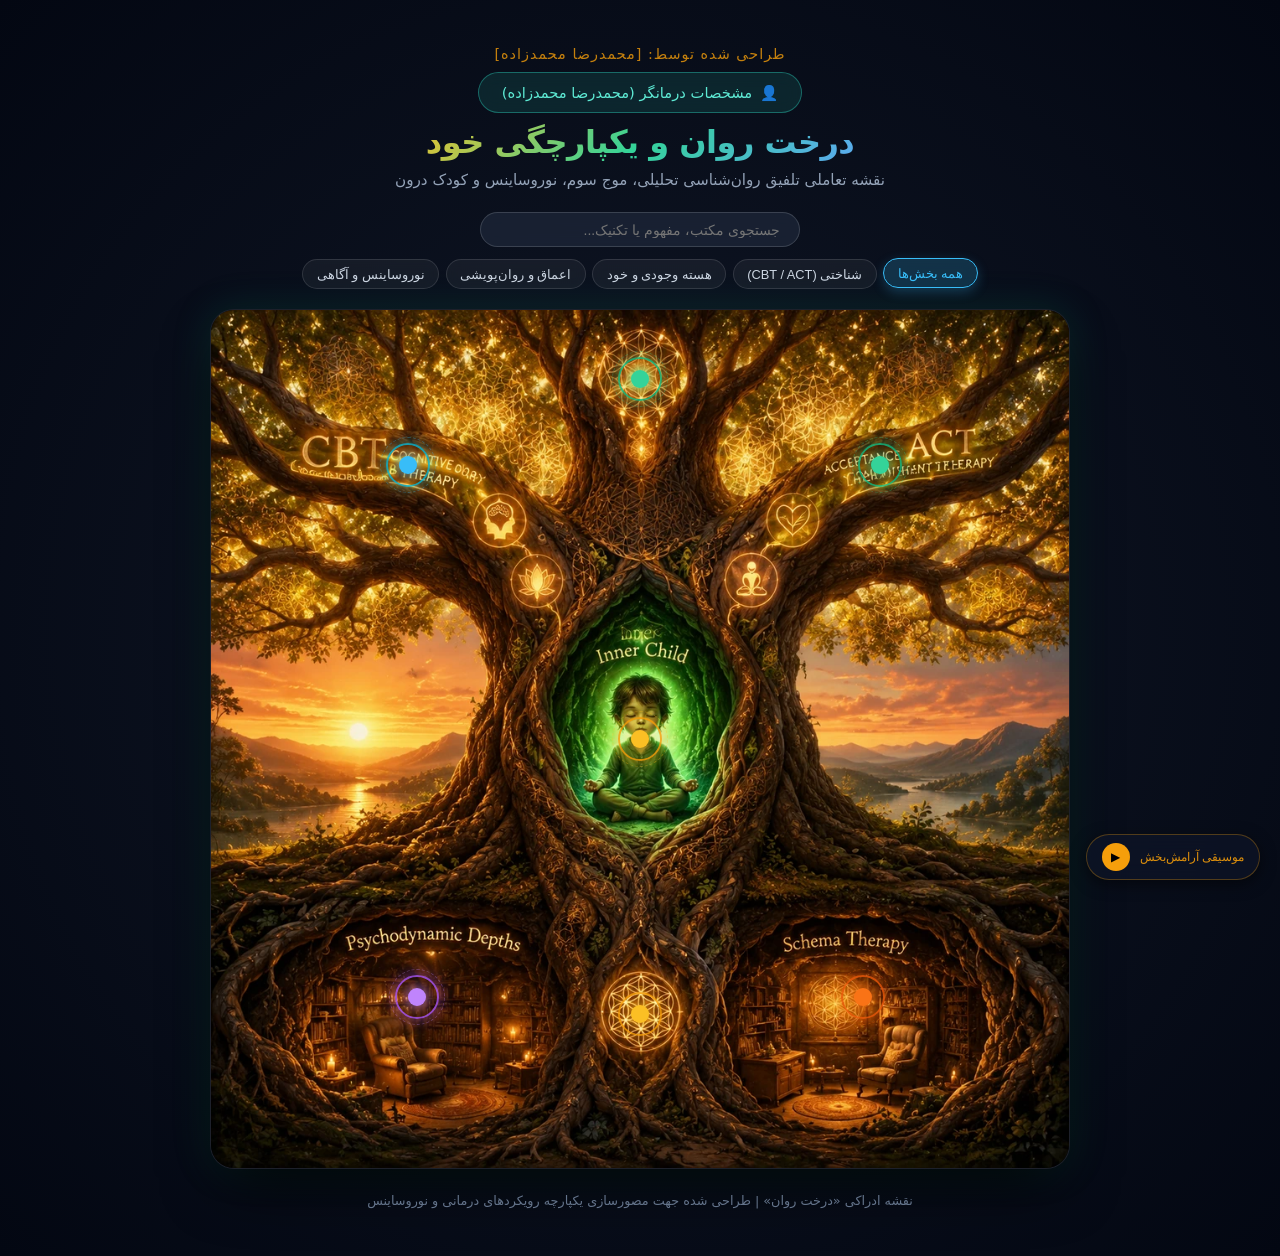
==== index.html @ 17c2d16b "Update index.html" ====
<!DOCTYPE html>
<html lang="fa" dir="rtl">
<head>
    <meta charset="UTF-8">
    <meta name="viewport" content="width=device-width, initial-scale=1.0">
    <title>درخت روان - نقشه یکپارچه روان‌درمانی و علوم اعصاب</title>
    <style>
        :root {
            --gold: #f59e0b;
            --gold-glow: rgba(245, 158, 11, 0.6);
            --emerald: #10b981;
            --emerald-glow: rgba(16, 185, 129, 0.6);
            --cyan: #06b6d4;
            --cyan-glow: rgba(6, 182, 212, 0.6);
            --purple: #a855f7;
            --purple-glow: rgba(168, 85, 247, 0.6);
            --bg-dark: #080c14;
            --card-bg: rgba(15, 23, 42, 0.88);
            --border-color: rgba(255, 255, 255, 0.12);
        }

        * {
            box-sizing: border-box;
            margin: 0;
            padding: 0;
            user-select: none;
        }

        body {
            background: radial-gradient(circle at center, #111827 0%, #030712 100%);
            color: #f3f4f6;
            font-family: system-ui, -apple-system, 'Segoe UI', Roboto, Tahoma, sans-serif;
            min-height: 100vh;
            display: flex;
            flex-direction: column;
            align-items: center;
            padding: 1.5rem 1rem 3rem 1rem;
            overflow-x: hidden;
        }

        /* Header */
        header {
            text-align: center;
            max-width: 800px;
            margin-bottom: 1.25rem;
            z-index: 10;
        }

        h1 {
            font-size: 2rem;
            font-weight: 800;
            background: linear-gradient(135deg, #fbbf24, #34d399, #60a5fa);
            -webkit-background-clip: text;
            -webkit-text-fill-color: transparent;
            margin-bottom: 0.5rem;
            letter-spacing: -0.5px;
        }

        p.subtitle {
            color: #94a3b8;
            font-size: 0.95rem;
            line-height: 1.5;
        }

        /* Controls */
        .controls-panel {
            display: flex;
            flex-wrap: wrap;
            gap: 0.75rem;
            justify-content: center;
            align-items: center;
            max-width: 900px;
            margin-bottom: 1.25rem;
            z-index: 10;
            width: 100%;
        }

        .search-box {
            position: relative;
            flex: 1 1 240px;
            max-width: 320px;
        }

        .search-box input {
            width: 100%;
            background: rgba(30, 41, 59, 0.7);
            border: 1px solid rgba(255, 255, 255, 0.15);
            border-radius: 9999px;
            padding: 0.55rem 1.2rem 0.55rem 2.2rem;
            color: #f8fafc;
            font-size: 0.875rem;
            backdrop-filter: blur(8px);
            outline: none;
            transition: all 0.25s ease;
            text-align: right;
            direction: rtl;
        }

        .search-box input:focus {
            border-color: #38bdf8;
            box-shadow: 0 0 15px rgba(56, 189, 248, 0.3);
            background: rgba(30, 41, 59, 0.95);
        }

        .filter-tags {
            display: flex;
            flex-wrap: wrap;
            gap: 0.4rem;
            justify-content: center;
        }

        .tag-btn {
            background: rgba(255, 255, 255, 0.05);
            border: 1px solid rgba(255, 255, 255, 0.12);
            color: #cbd5e1;
            padding: 0.4rem 0.85rem;
            border-radius: 9999px;
            font-size: 0.8rem;
            cursor: pointer;
            backdrop-filter: blur(6px);
            transition: all 0.2s cubic-bezier(0.4, 0, 0.2, 1);
        }

        .tag-btn:hover, .tag-btn.active {
            background: rgba(56, 189, 248, 0.2);
            border-color: #38bdf8;
            color: #38bdf8;
            transform: translateY(-1px);
            box-shadow: 0 4px 12px rgba(56, 189, 248, 0.25);
        }

        /* Tree Map Container */
        .tree-wrapper {
            position: relative;
            width: 100%;
            max-width: 860px;
            aspect-ratio: 1 / 1;
            border-radius: 24px;
            overflow: hidden;
            box-shadow: 0 25px 60px -15px rgba(0, 0, 0, 0.9), 0 0 40px rgba(16, 185, 129, 0.15);
            border: 1px solid rgba(255, 255, 255, 0.1);
            background-color: #030712;
            transition: transform 0.3s ease;
        }

        .tree-image {
            width: 100%;
            height: 100%;
            object-fit: cover;
            display: block;
            pointer-events: none;
        }

        /* Hotspots */
        .hotspot {
            position: absolute;
            transform: translate(-50%, -50%);
            width: 44px;
            height: 44px;
            border-radius: 50%;
            cursor: pointer;
            display: flex;
            align-items: center;
            justify-content: center;
            z-index: 20;
            outline: none;
            transition: transform 0.2s ease, opacity 0.3s ease;
        }

        .hotspot:hover {
            transform: translate(-50%, -50%) scale(1.18);
        }

        .hotspot.dimmed {
            opacity: 0.2;
            pointer-events: none;
        }

        .hotspot-center {
            width: 18px;
            height: 18px;
            border-radius: 50%;
            background: white;
            box-shadow: 0 0 12px white;
            position: relative;
            z-index: 2;
            transition: all 0.3s ease;
        }

        .hotspot-ring {
            position: absolute;
            top: 0;
            left: 0;
            right: 0;
            bottom: 0;
            border-radius: 50%;
            border: 2px solid white;
            animation: pulseRing 2.2s cubic-bezier(0.215, 0.61, 0.355, 1) infinite;
            opacity: 0.8;
            pointer-events: none;
        }

        .hotspot-ring-2 {
            position: absolute;
            top: -6px;
            left: -6px;
            right: -6px;
            bottom: -6px;
            border-radius: 50%;
            border: 1.5px dashed white;
            animation: rotateRing 10s linear infinite;
            opacity: 0.5;
            pointer-events: none;
        }

        /* Color variations for hotspots */
        .hotspot[data-theme="gold"] .hotspot-center { background: #fbbf24; box-shadow: 0 0 14px #fbbf24; }
        .hotspot[data-theme="gold"] .hotspot-ring { border-color: #f59e0b; box-shadow: 0 0 15px rgba(245, 158, 11, 0.6); }
        .hotspot[data-theme="gold"] .hotspot-ring-2 { border-color: rgba(251, 191, 36, 0.6); }

        .hotspot[data-theme="emerald"] .hotspot-center { background: #34d399; box-shadow: 0 0 14px #34d399; }
        .hotspot[data-theme="emerald"] .hotspot-ring { border-color: #10b981; box-shadow: 0 0 15px rgba(16, 185, 129, 0.6); }
        .hotspot[data-theme="emerald"] .hotspot-ring-2 { border-color: rgba(52, 211, 153, 0.6); }

        .hotspot[data-theme="cyan"] .hotspot-center { background: #38bdf8; box-shadow: 0 0 14px #38bdf8; }
        .hotspot[data-theme="cyan"] .hotspot-ring { border-color: #06b6d4; box-shadow: 0 0 15px rgba(6, 182, 212, 0.6); }
        .hotspot[data-theme="cyan"] .hotspot-ring-2 { border-color: rgba(56, 189, 248, 0.6); }

        .hotspot[data-theme="purple"] .hotspot-center { background: #c084fc; box-shadow: 0 0 14px #c084fc; }
        .hotspot[data-theme="purple"] .hotspot-ring { border-color: #a855f7; box-shadow: 0 0 15px rgba(168, 85, 247, 0.6); }
        .hotspot[data-theme="purple"] .hotspot-ring-2 { border-color: rgba(192, 132, 252, 0.6); }

        .hotspot[data-theme="amber"] .hotspot-center { background: #f97316; box-shadow: 0 0 14px #f97316; }
        .hotspot[data-theme="amber"] .hotspot-ring { border-color: #ea580c; box-shadow: 0 0 15px rgba(234, 88, 12, 0.6); }
        .hotspot[data-theme="amber"] .hotspot-ring-2 { border-color: rgba(249, 115, 22, 0.6); }

        /* Tooltip */
        .hotspot-tooltip {
            position: absolute;
            bottom: 125%;
            left: 50%;
            transform: translateX(-50%) translateY(6px);
            background: rgba(15, 23, 42, 0.95);
            border: 1px solid rgba(255, 255, 255, 0.2);
            color: #fff;
            padding: 0.35rem 0.75rem;
            border-radius: 8px;
            font-size: 0.78rem;
            white-space: nowrap;
            opacity: 0;
            pointer-events: none;
            transition: all 0.2s cubic-bezier(0.4, 0, 0.2, 1);
            backdrop-filter: blur(10px);
            box-shadow: 0 8px 20px rgba(0,0,0,0.6);
            z-index: 30;
        }

        .hotspot:hover .hotspot-tooltip {
            opacity: 1;
            transform: translateX(-50%) translateY(0);
        }

        /* Animations */
        @keyframes pulseRing {
            0% {
                transform: scale(0.65);
                opacity: 1;
            }
            100% {
                transform: scale(1.75);
                opacity: 0;
            }
        }

        @keyframes rotateRing {
            from { transform: rotate(0deg); }
            to { transform: rotate(360deg); }
        }

        /* Modal */
        .modal-overlay {
            position: fixed;
            top: 0;
            left: 0;
            right: 0;
            bottom: 0;
            background: rgba(0, 0, 0, 0.75);
            backdrop-filter: blur(12px);
            display: flex;
            justify-content: center;
            align-items: center;
            padding: 1rem;
            z-index: 100;
            opacity: 0;
            pointer-events: none;
            transition: opacity 0.3s ease;
        }

        .modal-overlay.active {
            opacity: 1;
            pointer-events: auto;
        }

        .modal-card {
            background: var(--card-bg);
            border: 1px solid var(--border-color);
            border-radius: 20px;
            max-width: 580px;
            width: 100%;
            max-height: 88vh;
            overflow-y: auto;
            padding: 1.75rem;
            position: relative;
            transform: scale(0.92) translateY(15px);
            transition: all 0.3s cubic-bezier(0.34, 1.56, 0.64, 1);
            box-shadow: 0 25px 60px rgba(0,0,0,0.8), 0 0 35px rgba(56, 189, 248, 0.2);
            direction: rtl;
        }

        .modal-overlay.active .modal-card {
            transform: scale(1) translateY(0);
        }

        .close-btn {
            position: absolute;
            top: 1.2rem;
            left: 1.2rem;
            background: rgba(255, 255, 255, 0.1);
            border: none;
            color: #cbd5e1;
            width: 32px;
            height: 32px;
            border-radius: 50%;
            cursor: pointer;
            display: flex;
            align-items: center;
            justify-content: center;
            font-size: 1.1rem;
            transition: all 0.2s;
        }

        .close-btn:hover {
            background: rgba(239, 68, 68, 0.3);
            color: #ef4444;
            transform: rotate(90deg);
        }

        .modal-badge {
            display: inline-block;
            padding: 0.25rem 0.75rem;
            border-radius: 9999px;
            font-size: 0.75rem;
            font-weight: 700;
            letter-spacing: 0.5px;
            margin-bottom: 0.75rem;
            border: 1px solid rgba(255, 255, 255, 0.2);
        }

        .modal-title {
            font-size: 1.45rem;
            font-weight: 800;
            color: #f8fafc;
            margin-bottom: 0.35rem;
        }

        .modal-latin {
            font-size: 0.85rem;
            color: #94a3b8;
            font-family: monospace;
            margin-bottom: 1.25rem;
        }

        .modal-section {
            margin-bottom: 1.2rem;
        }

        .modal-section-title {
            font-size: 0.95rem;
            font-weight: 700;
            color: #38bdf8;
            margin-bottom: 0.4rem;
            display: flex;
            align-items: center;
            gap: 0.4rem;
        }

        .modal-section p {
            font-size: 0.88rem;
            line-height: 1.7;
            color: #cbd5e1;
            text-align: justify;
        }

        .key-concepts {
            display: flex;
            flex-wrap: wrap;
            gap: 0.45rem;
            margin-top: 0.5rem;
        }

        .concept-pill {
            background: rgba(255, 255, 255, 0.06);
            border: 1px solid rgba(255, 255, 255, 0.1);
            color: #e2e8f0;
            padding: 0.25rem 0.6rem;
            border-radius: 6px;
            font-size: 0.75rem;
        }

        /* Footer info */
        footer {
            margin-top: 1.5rem;
            color: #64748b;
            font-size: 0.8rem;
            text-align: center;
            z-index: 10;
        }

        /* Responsive adjustments */
        @media (max-width: 640px) {
            h1 { font-size: 1.5rem; }
            .hotspot { width: 36px; height: 36px; }
            .hotspot-center { width: 14px; height: 14px; }
            .modal-card { padding: 1.25rem; }
        }
                /* استایل اختصاصی دکمه و مودال مشخصات درمانگر */
        .profile-btn-wrap {
            margin-top: 1.2rem;
            display: flex;
            justify-content: center;
        }
        .profile-btn {
            display: inline-flex;
            align-items: center;
            gap: 8px;
            padding: 0.65rem 1.4rem;
            background: rgba(45, 212, 191, 0.12);
            border: 1px solid rgba(45, 212, 191, 0.4);
            border-radius: 999px;
            color: #5eead4;
            font-family: inherit;
            font-size: 0.92rem;
            font-weight: 500;
            cursor: pointer;
            transition: all 0.3s ease;
            backdrop-filter: blur(8px);
        }
        .profile-btn:hover {
            background: rgba(45, 212, 191, 0.25);
            border-color: rgba(45, 212, 191, 0.7);
            transform: translateY(-2px);
            box-shadow: 0 6px 20px rgba(45, 212, 191, 0.25);
            color: #ffffff;
        }
        .profile-card {
            max-width: 480px !important;
            width: 90%;
            text-align: center;
        }
        .profile-avatar {
            width: 76px;
            height: 76px;
            margin: 0 auto 0.9rem;
            border-radius: 50%;
            display: flex;
            align-items: center;
            justify-content: center;
            font-size: 2.2rem;
            background: linear-gradient(135deg, rgba(45, 212, 191, 0.2), rgba(250, 204, 21, 0.15));
            border: 2px solid rgba(45, 212, 191, 0.5);
            box-shadow: 0 0 20px rgba(45, 212, 191, 0.2);
        }
        .profile-name {
            font-size: 1.35rem;
            font-weight: 700;
            color: #f1f5f9;
            margin-bottom: 0.25rem;
        }
        .profile-title {
            color: #2dd4bf;
            font-size: 0.95rem;
            font-weight: 500;
            margin-bottom: 1.2rem;
        }
        .profile-info-list {
            display: flex;
            flex-direction: column;
            gap: 0.65rem;
            text-align: right;
            margin-bottom: 1.2rem;
        }
        .profile-info-item {
            display: flex;
            justify-content: space-between;
            align-items: center;
            gap: 1rem;
            padding: 0.75rem 1rem;
            background: rgba(255, 255, 255, 0.04);
            border: 1px solid rgba(255, 255, 255, 0.08);
            border-radius: 12px;
            font-size: 0.88rem;
        }
        .profile-info-item .lbl {
            color: #94a3b8;
            white-space: nowrap;
        }
        .profile-info-item .val {
            color: #f8fafc;
            font-weight: 600;
        }
        .profile-phone-btn {
            display: inline-flex;
            align-items: center;
            justify-content: center;
            gap: 8px;
            width: 100%;
            padding: 0.8rem 1.2rem;
            background: linear-gradient(135deg, #0d9488, #14b8a6);
            color: #ffffff;
            font-weight: 700;
            font-size: 0.95rem;
            border-radius: 12px;
            text-decoration: none;
            transition: all 0.3s ease;
            box-shadow: 0 4px 15px rgba(20, 184, 166, 0.3);
        }
        .profile-phone-btn:hover {
            transform: translateY(-2px);
            box-shadow: 0 8px 25px rgba(20, 184, 166, 0.5);
            background: linear-gradient(135deg, #14b8a6, #2dd4bf);
        }
        .profile-avatar-img {
            width: 84px;
            height: 84px;
            margin: 0 auto 0.9rem;
            border-radius: 50%;
            object-fit: cover;
            display: block;
            border: 2px solid rgba(45, 212, 191, 0.7);
            box-shadow: 0 0 20px rgba(45, 212, 191, 0.3);
        }
        /* اصلاح دکمه بستن مودال پروفایل */
        .profile-card .close-btn {
            position: absolute;
            top: 14px;
            left: 14px;
            width: 32px;
            height: 32px;
            border-radius: 50%;
            background: rgba(255, 255, 255, 0.08);
            border: 1px solid rgba(255, 255, 255, 0.15);
            color: #94a3b8;
            font-size: 1.2rem;
            display: flex;
            align-items: center;
            justify-content: center;
            cursor: pointer;
            transition: all 0.2s ease;
        }
        .profile-card .close-btn:hover {
            background: rgba(239, 68, 68, 0.2);
            color: #ef4444;
            border-color: rgba(239, 68, 68, 0.4);
        }

        /* بخش شبکه‌های اجتماعی */
        .social-section-title {
            font-size: 0.85rem;
            color: #94a3b8;
            margin: 1.2rem 0 0.6rem;
            text-align: center;
        }
        .social-buttons-wrapper {
            display: flex;
            justify-content: center;
            gap: 14px;
            margin-bottom: 0.5rem;
        }
        .social-icon-btn {
            width: 46px;
            height: 46px;
            border-radius: 12px;
            border: 1px solid rgba(255, 255, 255, 0.12);
            background: rgba(255, 255, 255, 0.04);
            display: flex;
            align-items: center;
            justify-content: center;
            cursor: pointer;
            transition: all 0.3s cubic-bezier(0.4, 0, 0.2, 1);
            color: #f1f5f9;
        }
        .social-icon-btn:hover {
            transform: translateY(-3px);
        }
        .social-icon-btn.instagram:hover {
            background: radial-gradient(circle at 30% 107%, #fdf497 0%, #fdf497 5%, #fd5949 45%, #d6249f 60%, #285AEB 90%);
            box-shadow: 0 6px 20px rgba(214, 36, 159, 0.4);
            border-color: transparent;
        }
        .social-icon-btn.telegram:hover {
            background: #229ED9;
            box-shadow: 0 6px 20px rgba(34, 158, 217, 0.4);
            border-color: transparent;
        }
        .social-icon-btn.whatsapp:hover {
            background: #25D366;
            box-shadow: 0 6px 20px rgba(37, 211, 102, 0.4);
            border-color: transparent;
        }

        /* کادر پیش‌نمایش آیدی و ارجاع */
        .social-detail-box {
            display: none;
            background: rgba(15, 23, 42, 0.95);
            border: 1px solid rgba(45, 212, 191, 0.4);
            border-radius: 12px;
            padding: 0.85rem;
            margin-top: 0.8rem;
            backdrop-filter: blur(10px);
            text-align: center;
            animation: fadeInModal 0.25s ease-out forwards;
        }
        .social-detail-box.show {
            display: block;
        }
        .social-detail-title {
            font-size: 0.8rem;
            color: #94a3b8;
            margin-bottom: 0.3rem;
        }
        .social-detail-id {
            font-size: 1.05rem;
            font-weight: 700;
            color: #38bdf8;
            direction: ltr;
            letter-spacing: 0.8px;
            margin-bottom: 0.75rem;
            font-family: monospace, sans-serif;
        }
        .social-action-btn {
            display: inline-flex;
            align-items: center;
            justify-content: center;
            gap: 6px;
            width: 100%;
            padding: 0.55rem;
            border-radius: 8px;
            background: rgba(45, 212, 191, 0.15);
            border: 1px solid rgba(45, 212, 191, 0.4);
            color: #5eead4;
            font-size: 0.85rem;
            font-weight: 600;
            text-decoration: none;
            transition: all 0.2s ease;
        }
        .social-action-btn:hover {
            background: #0d9488;
            color: #ffffff;
        }

    </style>
</head>
<body>

    <!-- بخش نام و امضای نویسنده (اضافه شده) -->
    <div style="width: 100%; text-align: center; padding-top: 20px; margin-bottom: -10px;">
        <span style="color: var(--gold); font-size: 0.9rem; letter-spacing: 1px; opacity: 0.8; font-weight: 300;">
            طراحی شده توسط: [محمدرضا محمدزاده]
        </span>
    </div>
        <div class="profile-btn-wrap">
            <button id="profileBtn" class="profile-btn">
                <span>👤</span>
                <span>مشخصات درمانگر (محمدرضا محمدزاده)</span>
            </button>
        </div>

    <header>
        <h1 style="margin-top: 10px;">درخت روان و یکپارچگی خود</h1>
        <p class="subtitle">نقشه تعاملی تلفیق روان‌شناسی تحلیلی، موج سوم، نوروساینس و کودک درون</p>
    </header>
    
    <div class="controls-panel">
        <div class="search-box">
            <input type="text" id="searchInput" placeholder="جستجوی مکتب، مفهوم یا تکنیک...">
        </div>
        <div class="filter-tags">
            <button class="tag-btn active" data-filter="all">همه بخش‌ها</button>
            <button class="tag-btn" data-filter="cognitive">شناختی (CBT / ACT)</button>
            <button class="tag-btn" data-filter="core">هسته وجودی و خود</button>
            <button class="tag-btn" data-filter="depth">اعماق و روان‌پویشی</button>
            <button class="tag-btn" data-filter="neuro">نوروساینس و آگاهی</button>
        </div>
    </div>

    <div class="tree-wrapper" id="treeContainer">
        <img class="tree-image" src="[data-uri]" alt="درخت روان">

        <!-- 1. Inner Child (کودک درون و TA) - Center (~50%, ~50%) -->
        <div class="hotspot" style="top: 50%; left: 50%;" data-id="inner_child" data-category="core" data-theme="gold">
            <div class="hotspot-ring"></div>
            <div class="hotspot-ring-2"></div>
            <div class="hotspot-center"></div>
            <div class="hotspot-tooltip">کودک درون و تحلیل رفتار متقابل (TA)</div>
        </div>

        <!-- 2. CBT (شناختی رفتاری) - Upper Left (~23%, ~18%) -->
        <div class="hotspot" style="top: 18%; left: 23%;" data-id="cbt" data-category="cognitive" data-theme="cyan">
            <div class="hotspot-ring"></div>
            <div class="hotspot-ring-2"></div>
            <div class="hotspot-center"></div>
            <div class="hotspot-tooltip">درمان شناختی رفتاری (CBT)</div>
        </div>

        <!-- 3. ACT (پذیرش و تعهد) - Upper Right (~78%, ~18%) -->
        <div class="hotspot" style="top: 18%; left: 78%;" data-id="act" data-category="cognitive" data-theme="emerald">
            <div class="hotspot-ring"></div>
            <div class="hotspot-ring-2"></div>
            <div class="hotspot-center"></div>
            <div class="hotspot-tooltip">درمان مبتنی بر پذیرش و تعهد (ACT)</div>
        </div>

        <!-- 4. Psychodynamic Depths / ISTDP - Bottom Left (~24%, ~80%) -->
        <div class="hotspot" style="top: 80%; left: 24%;" data-id="istdp" data-category="depth" data-theme="purple">
            <div class="hotspot-ring"></div>
            <div class="hotspot-ring-2"></div>
            <div class="hotspot-center"></div>
            <div class="hotspot-tooltip">روان‌پویشی فشرده کوتاه‌مدت (ISTDP)</div>
        </div>

        <!-- 5. Schema Therapy - Bottom Right (~76%, ~80%) -->
        <div class="hotspot" style="top: 80%; left: 76%;" data-id="schema" data-category="depth" data-theme="amber">
            <div class="hotspot-ring"></div>
            <div class="hotspot-ring-2"></div>
            <div class="hotspot-center"></div>
            <div class="hotspot-tooltip">طرح‌واره‌درمانی (Schema Therapy)</div>
        </div>

        <!-- 6. DMN & Higher Consciousness - Top Center (~50%, ~8%) -->
        <div class="hotspot" style="top: 8%; left: 50%;" data-id="dmn_top" data-category="neuro" data-theme="emerald">
            <div class="hotspot-ring"></div>
            <div class="hotspot-ring-2"></div>
            <div class="hotspot-center"></div>
            <div class="hotspot-tooltip">هندسه مقدس، فراروان و فراشناخت (DMN Regulation)</div>
        </div>

        <!-- 7. Root Mandala & Unconscious Integration - Bottom Center (~50%, ~82%) -->
        <div class="hotspot" style="top: 82%; left: 50%;" data-id="mandala_root" data-category="neuro" data-theme="gold">
            <div class="hotspot-ring"></div>
            <div class="hotspot-ring-2"></div>
            <div class="hotspot-center"></div>
            <div class="hotspot-tooltip">ماندالای ریشه‌ها و ناخودآگاه جمعی (Mindfulness & Roots)</div>
        </div>
    </div>

    <!-- Modal Popup -->
    <div class="modal-overlay" id="modalOverlay">
        <div class="modal-card">
            <button class="close-btn" id="closeBtn">&times;</button>
            <span class="modal-badge" id="modalBadge">رویکرد درمانی</span>
            <h2 class="modal-title" id="modalTitle">عنوان</h2>
            <div class="modal-latin" id="modalLatin">Latin Title</div>

            <div class="modal-section">
                <div class="modal-section-title">🌿 جایگاه در درخت روان</div>
                <p id="modalLocation">توضیح جایگاه استعاری در درخت</p>
            </div>

            <div class="modal-section">
                <div class="modal-section-title">🧠 مکانیزم عملکرد و فلسفه درمانی</div>
                <p id="modalDescription">توضیحات بالینی و ساختاری رویکرد</p>
            </div>

            <div class="modal-section">
                <div class="modal-section-title">🔑 مفاهیم و تکنیک‌های کلیدی</div>
                <div class="key-concepts" id="modalConcepts">
                    <!-- Concepts inserted via JS -->
                </div>
            </div>
        </div>
    </div>

    <footer>
        نقشه ادراکی «درخت روان» | طراحی شده جهت مصورسازی یکپارچه رویکردهای درمانی و نوروساینس
    </footer>

    <script>
        const clinicalData = {
            "inner_child": {
                badge: "هسته مرکزی خود (Self Core)",
                themeBg: "rgba(245, 158, 11, 0.15)",
                themeColor: "#fbbf24",
                title: "کودک درون و تحلیل رفتار متقابل (TA)",
                latin: "Inner Child & Transactional Analysis (Eric Berne)",
                location: "در قلب تنه درخت؛ حفره‌ای نورانی و آرام که کودک در حالت مراقبه نشسته است.",
                description: "کودک درون بیانگر حالات عاطفی اصیل، خاطرات بدوی، آسیب‌پذیری و ظرفیت شادمانی و سرزندگی روان است. در تحلیل رفتار متقابل (TA)، سه گانه 'کودک - بالغ - والد' ساختار شخصیت را تشکیل می‌دهند. شفای کودک درون و تقویت والد مهربان درونی به فرد اجازه می‌دهد از سناریوهای تکراری و پیش‌نویس‌های زندگی (Life Scripts) رهایی یابد و در نقش بالغ آگاه زندگی کند.",
                concepts: ["حالات من (Ego States)", "والد حمایتگر درونی", "نوازش عاطفی (Strokes)", "پیش‌نویس زندگی (Life Script)", "بازی‌های روانی", "شفقت به خود"]
            },
            "cbt": {
                badge: "موج دوم روان‌درمانی",
                themeBg: "rgba(6, 182, 212, 0.15)",
                themeColor: "#38bdf8",
                title: "درمان شناختی-رفتاری (CBT)",
                latin: "Cognitive Behavioral Therapy (Aaron Beck)",
                location: "شاخه فوقانی چپ؛ آزمایشگاه منطقی و ساختاریافته ذهن برای بازسازی افکار.",
                description: "CBT بر این اصل استوار است که افکار خودآیند ناکارآمد و خطاهای شناختی، موجبات هیجانات و رفتارهای نامنطبق را فراهم می‌سازند. با شناسایی و به چالش کشیدن باورهای بنیادین منفی و ثبت افکار روزانه، فرد به سازماندهی مجدد ساختار پردازش اطلاعات در مغز دست می‌یابد.",
                concepts: ["افکار خودآیند منفی (NATs)", "خطاهای شناختی", "بازسازی شناختی", "آزمایش رفتاری", "مثلث شناختی (فکر-احساس-رفتار)", "حساسیت‌زدایی"]
            },
            "act": {
                badge: "موج سوم روان‌درمانی",
                themeBg: "rgba(16, 185, 129, 0.15)",
                themeColor: "#34d399",
                title: "درمان مبتنی بر پذیرش و تعهد (ACT)",
                latin: "Acceptance & Commitment Therapy (Steven Hayes)",
                location: "شاخه فوقانی راست؛ اتاق گلخانه‌ای و باز برای پذیرش هیجان و عمل متعهدانه در جهت ارزش‌ها.",
                description: "ACT با تکیه بر نظریه چهارچوب رابطه‌ای (RFT)، به جای تلاش برای حذف یا سرکوب افکار منفی، به فرد می‌آموزد که نسبت به تجارب درونی خود گشوده و پذیرا باشد (گسلش شناختی)، در لحظه اکنون حضور یابد و در راستای عمیق‌ترین ارزش‌های زیستی خود متعهدانه عمل نماید.",
                concepts: ["شش‌ضلعی انعطاف‌پذیری (Hexaflex)", "گسلش شناختی (Defusion)", "پذیرش بدون قضاوت", "خود به عنوان زمینه (Self-as-Context)", "ارزش‌های زیسته", "عمل متعهدانه"]
            },
            "istdp": {
                badge: "روان‌پویشی عمقی",
                themeBg: "rgba(168, 85, 247, 0.15)",
                themeColor: "#c084fc",
                title: "روان‌پویشی فشرده کوتاه‌مدت (ISTDP)",
                latin: "Intensive Short-Term Dynamic Psychotherapy (Habib Davanloo)",
                location: "اتاق ریشه‌ای و زیرزمینی چپ؛ کشف تعارضات ناخودآگاه، تکانه‌ها و احساسات سرکوب‌شده.",
                description: "ISTDP مستقیماً مکانیزم‌های دفاعی ناکارآمد و اضطراب ناهشیار را به چالش می‌کشد تا هیجانات سرکوب‌شده ناشی از تروماها و گسست‌های دلبستگی گذشته آشکار گردند. بازداری دفاع‌ها و عبور از سد مقاومت، امکان تجربه بدنی و واقعی احساسات خشم و سوگ مدفون را فراهم می‌کند.",
                concepts: ["مثلث تعارض (دفاع-اضطراب-تکانه)", "مثلث اشخاص (گذشته-کنونی-درمانگر)", "دفاع‌های تاکتیکی", "اضطراب عضلانی/احشایی", "فروپاشی مقاومت", "دسترسی مستقیم به ناخودآگاه"]
            },
            "schema": {
                badge: "روان‌درمانی یکپارچه‌نگر",
                themeBg: "rgba(249, 115, 22, 0.15)",
                themeColor: "#fb923c",
                title: "طرح‌واره‌درمانی (Schema Therapy)",
                latin: "Schema Therapy (Jeffrey Young)",
                location: "اتاق ریشه‌ای و زیرزمینی راست؛ کتابخانه کهن الگوها، تله‌های زندگی و بازوالدگری نمادین.",
                description: "طرح‌واره‌درمانی پیوندی عمیق میان CBT، دلبستگی و روان‌پویشی است. تمرکز آن بر تله‌های زندگی (طرح‌واره‌های ناسازگار اولیه) است که بر اثر ارضانشدن نیازهای بنیادین هیجانی در دوران کودکی شکل گرفته‌اند. با استفاده از تکنیک‌های تجربی (تصویرسازی ذهنی و گفتگوی صندلی) و بازوالدگری محدود، این طرح‌واره‌ها ترمیم می‌شوند.",
                concepts: ["طرح‌واره‌های ناسازگار اولیه", "ذهنیت‌ها (Schema Modes)", "بازوالدگری محدود (Limited Reparenting)", "تصویرسازی ذهنی مجدد", "تکنیک دو صندلی", "نیازهای بنیادین هیجانی"]
            },
            "dmn_top": {
                badge: "نوروساینس و فراآگاهی",
                themeBg: "rgba(16, 185, 129, 0.15)",
                themeColor: "#34d399",
                title: "هندسه مقدس و تنظیم شبکه پیش‌فرض مغز (DMN)",
                latin: "Sacred Geometry, Transpersonal & DMN Regulation",
                location: "تاج درخت و نماد گل زندگی؛ نقطه اوج نورانی آگاهی و اتصال فراشخصی.",
                description: "شبکه حالت پیش‌فرض (Default Mode Network) هنگام نشخوار فکری و خودارجاعی فعال است. مراقبه و حالات عمیق ذهن‌آگاهی فعالیت مفرط DMN را مهار کرده و شبکه توجه مثبت (Task-Positive Network) را تقویت می‌نمایند که منجر به حس وحدت وجودی، آرامش درونی و شفافیت ادراکی می‌شود.",
                concepts: ["شبکه حالت پیش‌فرض (DMN)", "ذهن‌آگاهی فرارونده", "سکوت شناختی", "فراروان‌شناسی (Transpersonal)", "انسجام امواج گاما و تتا", "گل زندگی (Flower of Life)"]
            },
            "mandala_root": {
                badge: "ناخودآگاه جمعی و ریشه‌ها",
                themeBg: "rgba(245, 158, 11, 0.15)",
                themeColor: "#fbbf24",
                title: "ماندالای ریشه‌ها و کهن‌الگوها (کارل یونگ)",
                latin: "Jungian Archetypes, Mandala & Somatic Grounding",
                location: "پایین‌ترین نقطه ریشه‌ها در مرکز؛ ماندالای طلایی اتصال به کهن‌الگوها و زیست‌شناسی بدنی.",
                description: "ریشه‌های درخت روان نشان‌دهنده عمق ناخودآگاه جمعی، کهن‌الگوها (آنیما/آنیموس، سایه، خود) و تثبیت بدنی (Somatic Grounding) هستند. ماندالا نمادی کهن از تمامیت روانی و وحدت تضادها در نظریه تحلیلی یونگ است که پایه و تکیه‌گاه ثبات درخت حیات محسوب می‌شود.",
                concepts: ["کهن‌الگوهای یونگی", "فرایند تفرد (Individuation)", "ادغام سایه (Shadow Integration)", "ماندالا و کمال روانی", "حافظه سوماتیک و بدنی", "ناخودآگاه جمعی"]
            }
        };

        // Modal Elements
        const modalOverlay = document.getElementById('modalOverlay');
        const closeBtn = document.getElementById('closeBtn');
        const modalBadge = document.getElementById('modalBadge');
        const modalTitle = document.getElementById('modalTitle');
        const modalLatin = document.getElementById('modalLatin');
        const modalLocation = document.getElementById('modalLocation');
        const modalDescription = document.getElementById('modalDescription');
        const modalConcepts = document.getElementById('modalConcepts');
        const hotspots = document.querySelectorAll('.hotspot');
        const searchInput = document.getElementById('searchInput');
        const filterBtns = document.querySelectorAll('.tag-btn');

        function openModal(id) {
            const data = clinicalData[id];
            if (!data) return;

            modalBadge.innerText = data.badge;
            modalBadge.style.backgroundColor = data.themeBg;
            modalBadge.style.color = data.themeColor;
            modalBadge.style.borderColor = data.themeColor;

            modalTitle.innerText = data.title;
            modalLatin.innerText = data.latin;
            modalLocation.innerText = data.location;
            modalDescription.innerText = data.description;

            modalConcepts.innerHTML = '';
            data.concepts.forEach(c => {
                const span = document.createElement('span');
                span.className = 'concept-pill';
                span.innerText = c;
                modalConcepts.appendChild(span);
            });

            modalOverlay.classList.add('active');
        }

        function closeModal() {
            modalOverlay.classList.remove('active');
        }

        hotspots.forEach(h => {
            h.addEventListener('click', () => {
                const id = h.getAttribute('data-id');
                openModal(id);
            });
        });

        closeBtn.addEventListener('click', closeModal);
        modalOverlay.addEventListener('click', (e) => {
            if (e.target === modalOverlay) closeModal();
        });

        document.addEventListener('keydown', (e) => {
            if (e.key === 'Escape') closeModal();
        });

        // Filter functionality
        filterBtns.forEach(btn => {
            btn.addEventListener('click', () => {
                filterBtns.forEach(b => b.classList.remove('active'));
                btn.classList.add('active');
                const filter = btn.getAttribute('data-filter');

                hotspots.forEach(h => {
                    const cat = h.getAttribute('data-category');
                    if (filter === 'all' || cat === filter) {
                        h.classList.remove('dimmed');
                    } else {
                        h.classList.add('dimmed');
                    }
                });
            });
        });

        // Search functionality
        searchInput.addEventListener('input', (e) => {
            const q = e.target.value.trim().toLowerCase();
            if (!q) {
                hotspots.forEach(h => h.classList.remove('dimmed'));
                return;
            }

            hotspots.forEach(h => {
                const id = h.getAttribute('data-id');
                const data = clinicalData[id];
                const text = (data.title + ' ' + data.latin + ' ' + data.description + ' ' + data.concepts.join(' ')).toLowerCase();
                if (text.includes(q)) {
                    h.classList.remove('dimmed');
                } else {
                    h.classList.add('dimmed');
                }
            });
        });
        </script>

    <!-- بخش پخش موسیقی آرامش‌بخش (اضافه شده) -->
    <div id="music-control" style="position: fixed; bottom: 20px; right: 20px; z-index: 1000; background: rgba(15, 23, 42, 0.6); backdrop-filter: blur(10px); padding: 8px 15px; border-radius: 30px; border: 1px solid rgba(245, 158, 11, 0.3); cursor: pointer; display: flex; align-items: center; gap: 10px; box-shadow: 0 4px 15px rgba(0,0,0,0.5);">
        <span id="music-status" style="font-size: 0.75rem; color: var(--gold); opacity: 0.9; font-family: Tahoma, sans-serif;">موسیقی آرامش‌بخش</span>
        <button id="playBtn" style="background: var(--gold); border: none; width: 28px; height: 28px; border-radius: 50%; cursor: pointer; color: #000; display: flex; align-items: center; justify-content: center; font-size: 12px;">▶</button>
        
        <audio id="bgMusic" loop>
            <source src="ambient.mp3" type="audio/mpeg">
            Your browser does not support the audio element.
        </audio>
    </div>

    <script>
        const music = document.getElementById('bgMusic');
        const playBtn = document.getElementById('playBtn');
        const statusText = document.getElementById('music-status');

        playBtn.addEventListener('click', function() {
            if (music.paused) {
                music.play();
                playBtn.textContent = '⏸';
                statusText.textContent = 'در حال پخش...';
            } else {
                music.pause();
                playBtn.textContent = '▶';
                statusText.textContent = 'متوقف شده';
            }
        });
    </script>
        <!-- مودال مشخصات درمانگر -->
    <div id="profileModal" class="modal-overlay">
        <div class="modal-card profile-card">
            <!-- ۱. اصلاح کلاس دکمه بستن -->
            <button class="close-btn" id="profileCloseBtn" aria-label="بستن">✕</button>
            <img src="profile.jpg" alt="محمدرضا محمدزاده" class="profile-avatar-img">
            <div class="profile-name">محمدرضا محمدزاده</div>
            <div class="profile-title">کارشناس ارشد روان‌شناسی بالینی</div>

            <div class="profile-info-list">
                <div class="profile-info-item">
                    <span class="lbl">عضویت سازمان نظام روان‌شناسی:</span>
                    <span class="val">شماره نظام ۸۹۹۳۹</span>
                </div>
                <div class="profile-info-item">
                    <span class="lbl">رویکردهای بالینی:</span>
                    <span class="val">CBT · ACT · ISTDP · Schema Therapy</span>
                </div>
            </div>

            <a href="tel:09303337493" class="profile-phone-btn">
                <span>📞</span>
                <span>تماس / هماهنگی نوبت: ۰۹۳۰۳۳۳۷۴۹۳</span>
            </a>

            <!-- بخش شبکه‌های اجتماعی با آیکون‌های SVG واقعی -->
            <div class="social-section-title">راه‌های ارتباطی در شبکه‌های اجتماعی</div>
            <div class="social-buttons-wrapper">
                <!-- اینستاگرام -->
                <button class="social-icon-btn btn-instagram" id="btnInsta" title="اینستاگرام" aria-label="اینستاگرام">
                    <svg viewBox="0 0 24 24" width="22" height="22" fill="none" stroke="currentColor" stroke-width="2" stroke-linecap="round" stroke-linejoin="round">
                        <rect x="2" y="2" width="20" height="20" rx="5" ry="5"></rect>
                        <path d="M16 11.37A4 4 0 1 1 12.63 8 4 4 0 0 1 16 11.37z"></path>
                        <line x1="17.5" y1="6.5" x2="17.51" y2="6.5"></line>
                    </svg>
                </button>
                <!-- تلگرام -->
                <button class="social-icon-btn btn-telegram" id="btnTg" title="تلگرام" aria-label="تلگرام">
                    <svg viewBox="0 0 24 24" width="22" height="22" fill="currentColor">
                        <path d="M21.9 4.6c.2-1-.8-1.8-1.7-1.4L2.7 10.1c-1 .4-1 1.8.1 2.1l4.4 1.4 1.7 5.3c.3.9 1.4 1.1 2 .4l2.5-2.5 4.5 3.3c.8.6 2 .2 2.2-.8l1.8-14.7zM8.5 13l9.2-5.7c.3-.2.6.2.3.4l-7.6 7-.3 3-1.6-4.7z"/>
                    </svg>
                </button>
                <!-- واتساپ -->
                <button class="social-icon-btn btn-whatsapp" id="btnWa" title="واتساپ" aria-label="واتساپ">
                    <svg viewBox="0 0 24 24" width="22" height="22" fill="currentColor">
                        <path d="M12 2a10 10 0 0 0-8.6 15L2 22l5.2-1.4A10 10 0 1 0 12 2zm5 13.9c-.2.6-1.2 1.2-1.7 1.2-.4.1-1 .1-1.6-.1a13 13 0 0 1-5.8-5.1c-.8-1.3-.8-2.5-.2-3.2.3-.4.7-.5 1-.5h.7c.2 0 .5 0 .7.5l.9 2.2c.1.2 0 .4-.1.6l-.5.6c-.2.2-.3.3-.1.6a8.8 8.8 0 0 0 3.9 3.3c.3.1.5.1.7-.1l.8-1c.2-.3.4-.2.7-.1l2 1c.3.1.5.2.5.4 0 .1 0 .5-.2 1.1z"/>
                    </svg>
                </button>
            </div>

            <!-- باکس جزئیات و لینک مستقیم -->
            <div class="social-detail-box" id="socialDisplayBox">
                <div class="social-detail-title" id="socialPlatformTitle"></div>
                <div class="social-detail-id" id="socialPlatformId"></div>
                <a class="social-action-btn" id="socialDirectLink" href="#" target="_blank" rel="noopener noreferrer">ورود به صفحه / پیام‌رسان ↗</a>
            </div>
        </div>
    </div>

    <script>
        // کنترل باز و بسته شدن مودال درمانگر
        const profileBtn = document.getElementById('profileBtn');
        const profileModal = document.getElementById('profileModal');
        const profileCloseBtn = document.getElementById('profileCloseBtn');

        function resetSocialDisplay() {
            document.getElementById('socialDisplayBox')?.classList.remove('show');
        }

        if (profileBtn && profileModal && profileCloseBtn) {
            profileBtn.addEventListener('click', () => {
                profileModal.classList.add('active');
            });

            profileCloseBtn.addEventListener('click', () => {
                profileModal.classList.remove('active');
                resetSocialDisplay();
            });

            profileModal.addEventListener('click', (e) => {
                if (e.target === profileModal) {
                    profileModal.classList.remove('active');
                    resetSocialDisplay();
                }
            });
        }

        const therapistSocials = {
            instagram: {
                title: 'صفحه رسمی اینستاگرام:',
                id: '@963psy',
                url: 'https://instagram.com/963psy'
            },
            telegram: {
                title: 'شناسه تلگرام:',
                id: '@Therapy963',
                url: 'https://t.me/Therapy963'
            },
            whatsapp: {
                title: 'شناسه واتساپ / شماره تماس:',
                id: '@963psy (09303337493)',
                url: 'https://wa.me/989303337493'
            }
        };

        function activateSocial(platform) {
            const data = therapistSocials[platform];
            if (!data) return;

            document.getElementById('socialPlatformTitle').textContent = data.title;
            document.getElementById('socialPlatformId').textContent = data.id;
            document.getElementById('socialDirectLink').href = data.url;
            document.getElementById('socialDisplayBox')?.classList.add('show');
        }

        document.getElementById('btnInsta')?.addEventListener('click', () => {
            activateSocial('instagram');
        });

        document.getElementById('btnTg')?.addEventListener('click', () => {
            activateSocial('telegram');
        });

        document.getElementById('btnWa')?.addEventListener('click', () => {
            activateSocial('whatsapp');
        });
    </script>
</body>
</html>
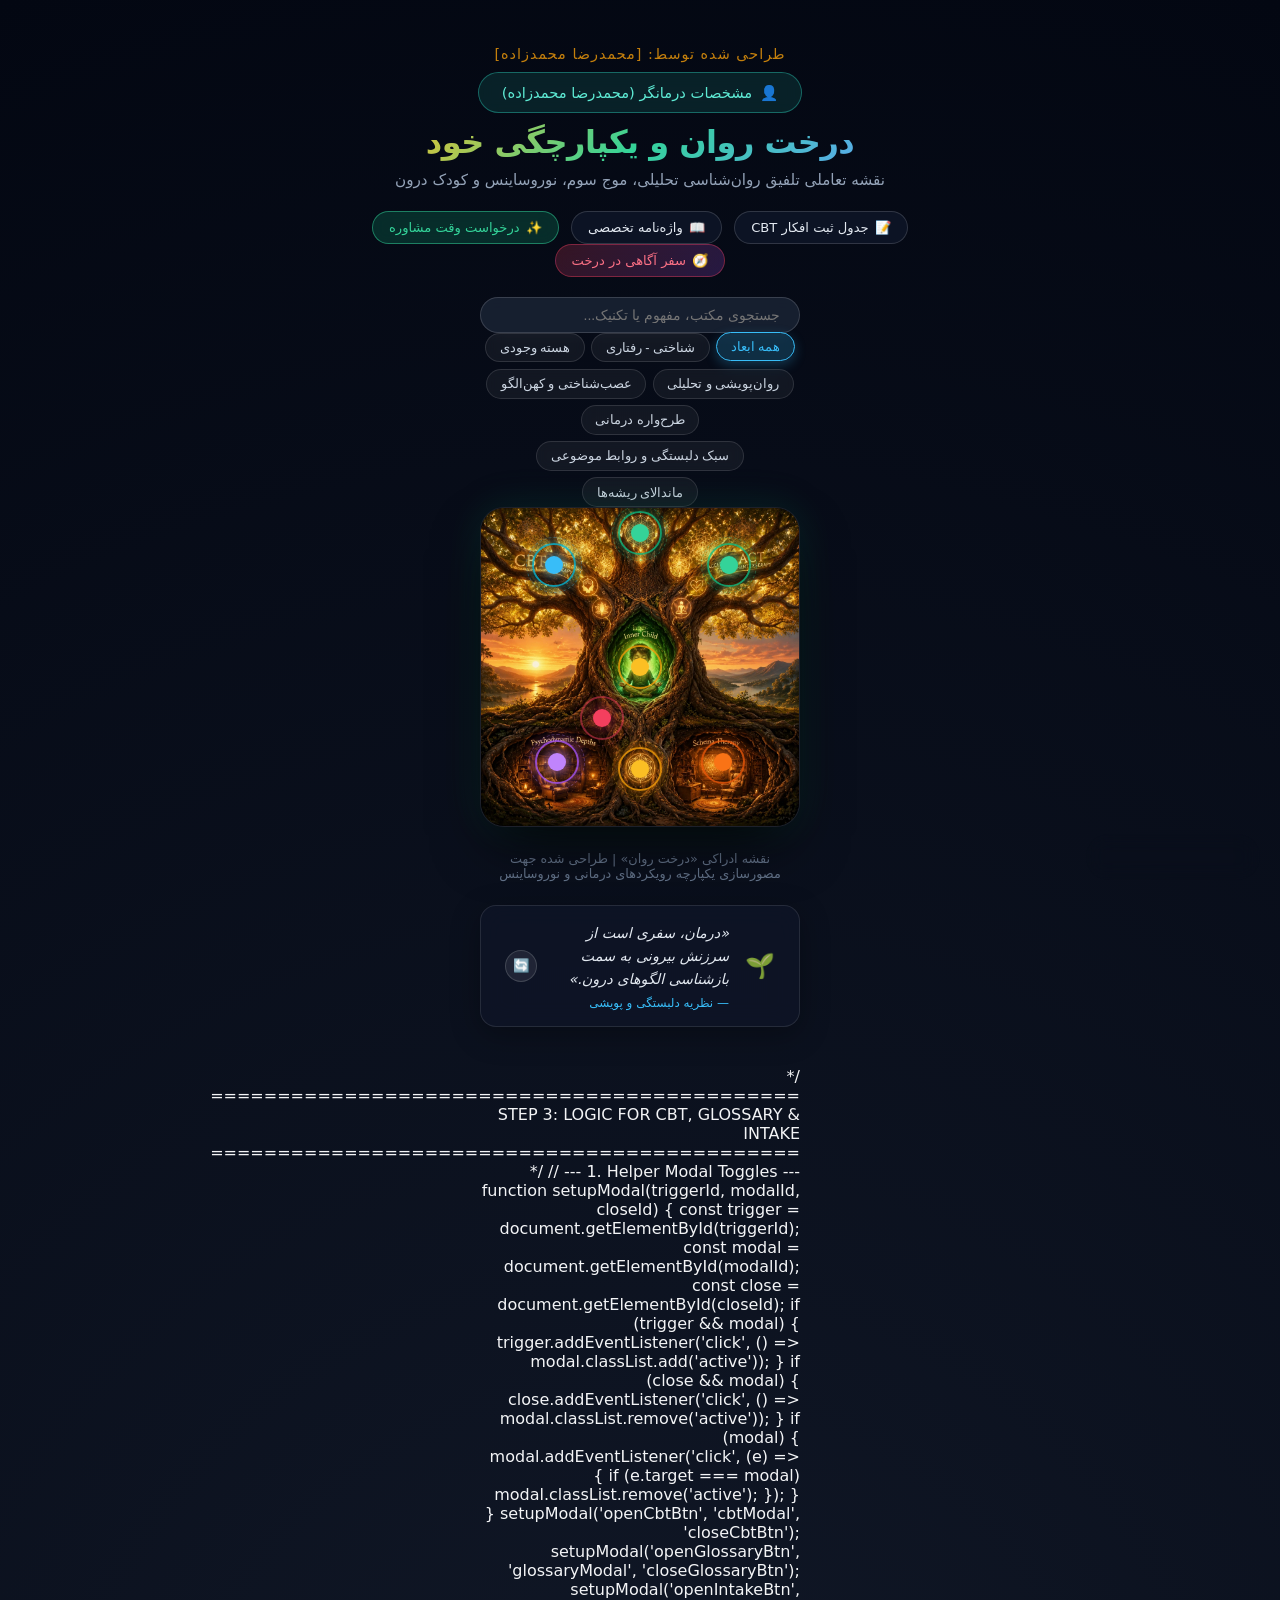
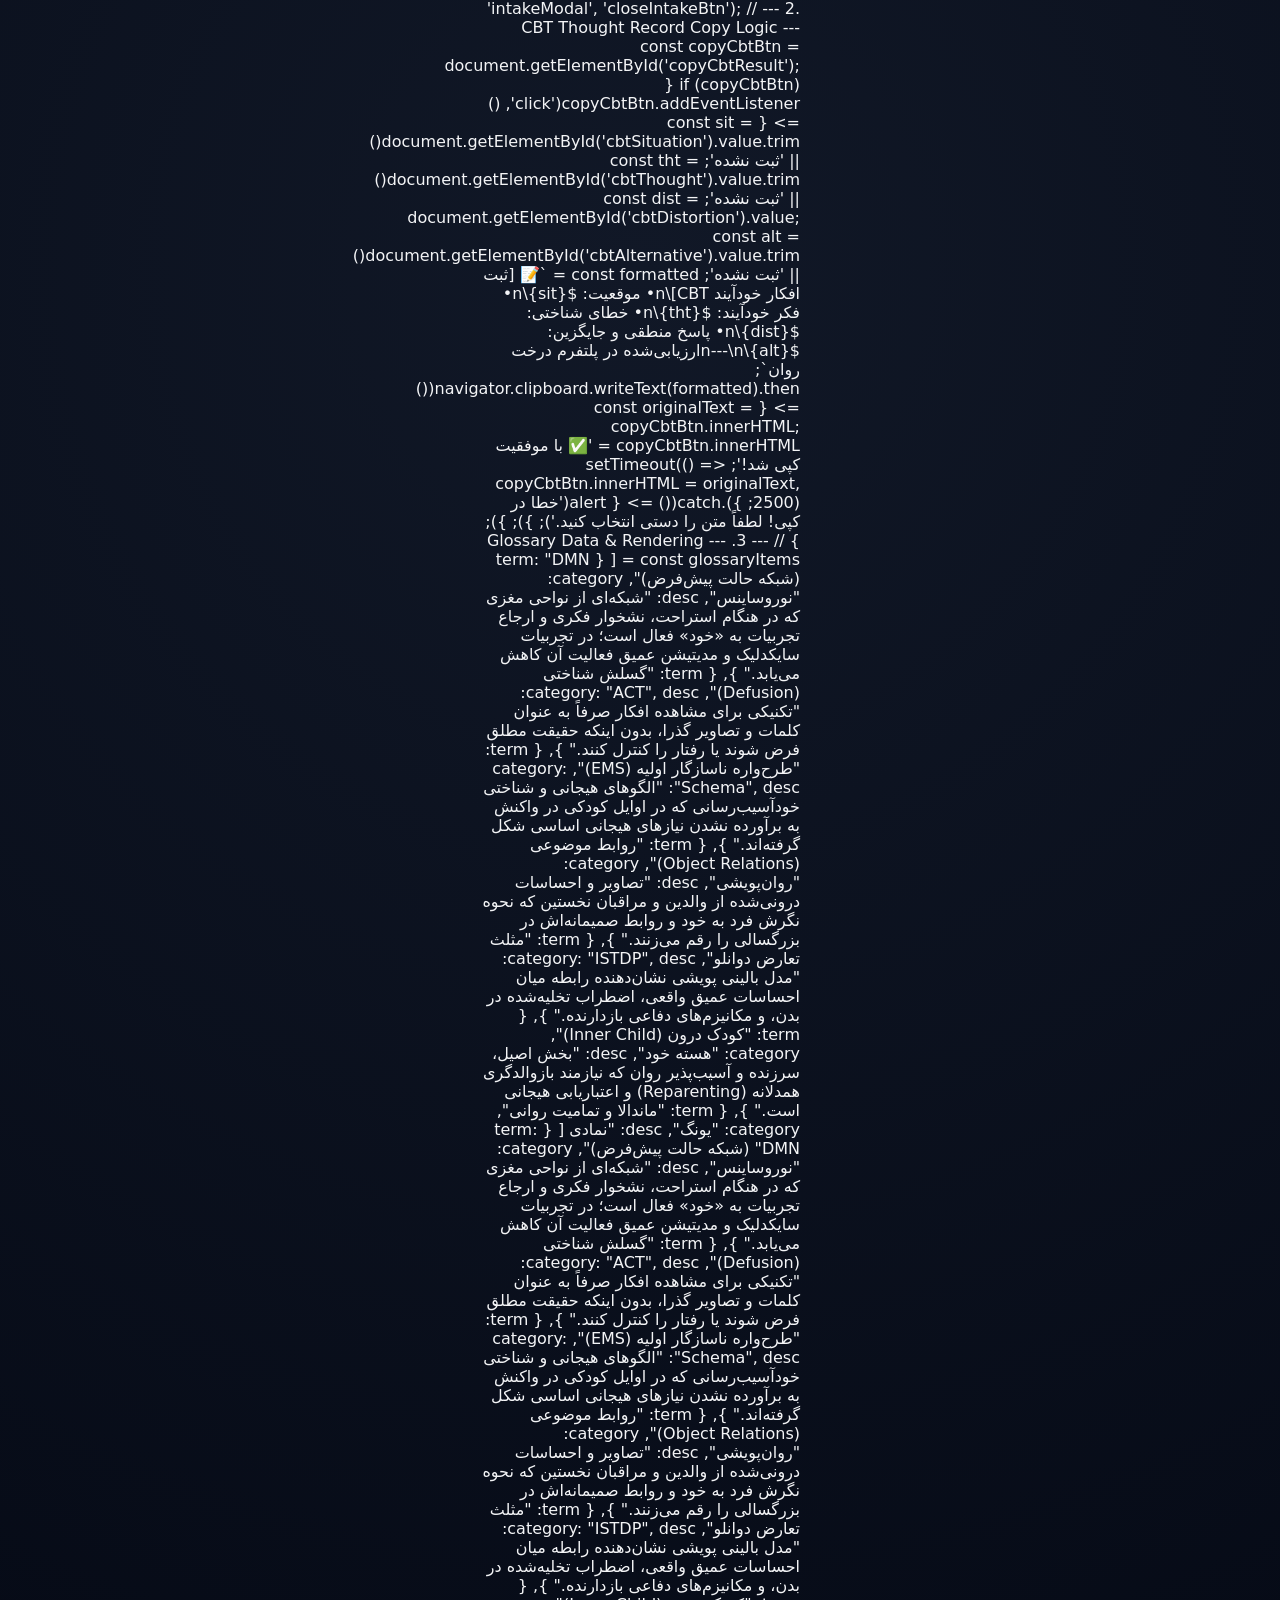
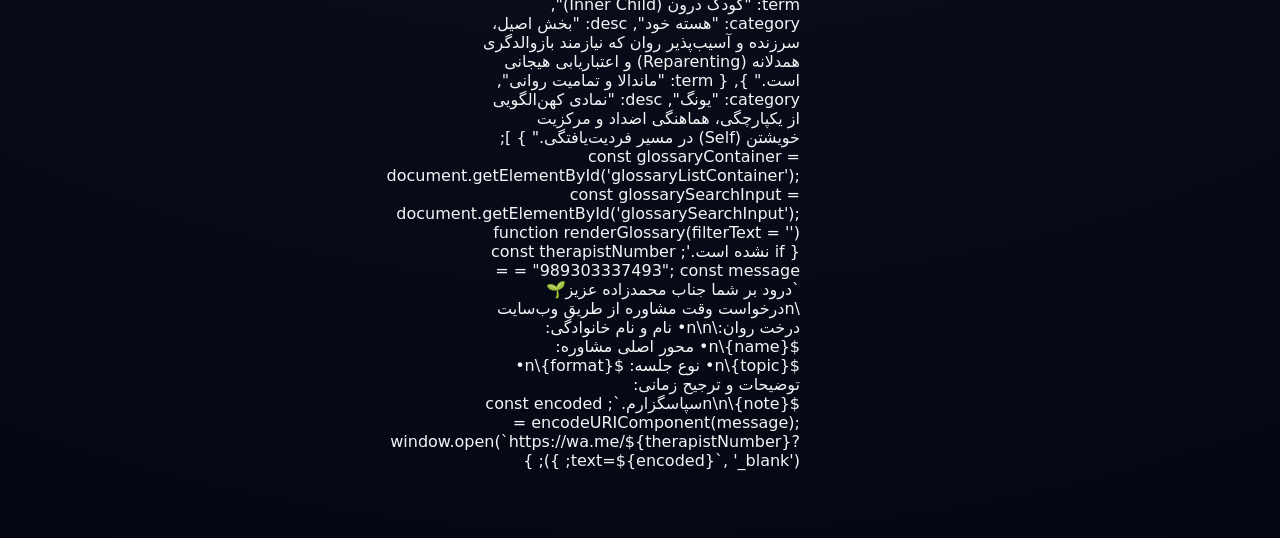
==== commit 0e755a59: "Update index.html" ====
--- a/index.html
+++ b/index.html
@@ -36,6 +36,113 @@
             align-items: center;
             padding: 1.5rem 1rem 3rem 1rem;
             overflow-x: hidden;
+
+                <!-- ============================================
+         MODAL: CBT THOUGHT RECORD
+         ============================================ -->
+    <div id="cbtModal" class="modal-overlay">
+        <div class="modal-card modal-wide">
+            <button class="modal-close" id="closeCbtBtn">&times;</button>
+            <div class="modal-badge" style="background: rgba(56, 189, 248, 0.15); color: #38bdf8;">تکنیک شناختی - رفتاری</div>
+            <h2 class="modal-title" style="margin-top: 0.5rem;">جدول ثبت و بازسازی افکار خودآیند (CBT)</h2>
+            <p style="font-size: 0.83rem; color: #94a3b8; margin-top: 0.2rem;">با تفکیک موقعیت از تفسیر ذهنی، خطاهای شناختی را شناسایی و پاسخی کارآمد تدوین کنید.</p>
+            
+            <div class="cbt-form-grid">
+                <div class="form-group cbt-full-width">
+                    <label class="form-label">۱. موقعیت راه‌انداز (چه اتفاقی افتاد؟ کجا و با چه کسی؟)</label>
+                    <input type="text" id="cbtSituation" class="form-input" placeholder="مثال: همکارم در جلسه به پیام من پاسخ نداد...">
+                </div>
+                <div class="form-group">
+                    <label class="form-label">۲. فکر خودآیند (ذهن شما چه گفت؟)</label>
+                    <textarea id="cbtThought" class="form-textarea" rows="2" placeholder="حتماً از من ناراحته، همیشه من نادیده گرفته می‌شم..."></textarea>
+                </div>
+                <div class="form-group">
+                    <label class="form-label">۳. خطای شناختی غالب</label>
+                    <select id="cbtDistortion" class="form-select">
+                        <option value="ذهن‌خوانی (Mind Reading)">ذهن‌خوانی (Mind Reading)</option>
+                        <option value="پیش‌گویی / فاجعه‌سازی (Catastrophizing)">پیش‌گویی / فاجعه‌سازی (Catastrophizing)</option>
+                        <option value="تفکر همه یا هیچ (All-or-Nothing)">تفکر همه یا هیچ (All-or-Nothing)</option>
+                        <option value="تعمیم افراطی (Overgeneralization)">تعمیم افراطی (Overgeneralization)</option>
+                        <option value="شخصی‌سازی (Personalization)">شخصی‌سازی (Personalization)</option>
+                        <option value="بایدها و نبایدها (Should Statements)">بایدها و نبایدها (Should Statements)</option>
+                        <option value="فیلتر منفی (Mental Filter)">فیلتر منفی (Mental Filter)</option>
+                    </select>
+                </div>
+                <div class="form-group cbt-full-width">
+                    <label class="form-label">۴. پاسخ جایگزین و منطقی (شواهد مخالف و زاویه دید واقع‌بینانه)</label>
+                    <textarea id="cbtAlternative" class="form-textarea" rows="2" placeholder="شاید سرش شلوغ بوده یا تمرکزش روی گزارش بوده. ندیدن پیام دلیلی بر بی‌احترامی نیست."></textarea>
+                </div>
+            </div>
+
+            <button id="copyCbtResult" class="modal-action-btn">
+                📋 کپی ثبت فکر در حافظه (جهت مرور یا ارسال به درمانگر)
+            </button>
+        </div>
+    </div>
+
+    <!-- ============================================
+         MODAL: PSYCHOLOGICAL GLOSSARY
+         ============================================ -->
+    <div id="glossaryModal" class="modal-overlay">
+        <div class="modal-card modal-wide">
+            <button class="modal-close" id="closeGlossaryBtn">&times;</button>
+            <div class="modal-badge" style="background: rgba(192, 132, 252, 0.15); color: #c084fc;">دانشنامه درمانی</div>
+            <h2 class="modal-title" style="margin-top: 0.5rem;">واژه‌نامه مفاهیم کلینیکی درخت روان</h2>
+            
+            <div class="glossary-search" style="margin-top: 0.8rem;">
+                <input type="text" id="glossarySearchInput" class="form-input" placeholder="🔍 جستجوی مفهوم (مثلاً: گسلش، DMN، دلبستگی، فرافکنی...)...">
+            </div>
+
+            <div class="glossary-list" id="glossaryListContainer">
+                <!-- Loaded via JS -->
+            </div>
+        </div>
+    </div>
+
+    <!-- ============================================
+         MODAL: SMART INTAKE FORM (WHATSAPP)
+         ============================================ -->
+    <div id="intakeModal" class="modal-overlay">
+        <div class="modal-card">
+            <button class="modal-close" id="closeIntakeBtn">&times;</button>
+            <div class="modal-badge" style="background: rgba(52, 211, 153, 0.15); color: #34d399;">مشاوره فردی / زوج‌درمانی</div>
+            <h2 class="modal-title" style="margin-top: 0.5rem;">درخواست ارزیابی و تعیین وقت</h2>
+            <p style="font-size: 0.83rem; color: #94a3b8; margin-top: 0.2rem;">اطلاعات زیر پس از تکمیل، به‌صورت پیام واتساپی برای روانشناس ارسال خواهد شد.</p>
+
+            <div style="display: flex; flex-direction: column; gap: 0.75rem; margin-top: 1rem; text-align: right;">
+                <div class="form-group">
+                    <label class="form-label">نام و نام خانوادگی:</label>
+                    <input type="text" id="intakeName" class="form-input" placeholder="مثال: مریم احمدی">
+                </div>
+                <div class="form-group">
+                    <label class="form-label">موضوع یا چالش اصلی جهت درمان:</label>
+                    <select id="intakeTopic" class="form-select">
+                        <option value="اضطراب، استرس و نشخوار فکری">اضطراب، استرس و نشخوار فکری</option>
+                        <option value="چالش‌های رابطه، دلبستگی و زوج‌درمانی">چالش‌های رابطه، دلبستگی و زوج‌درمانی</option>
+                        <option value="کمال‌گرایی، تله‌های زندگی و طرح‌واره‌ها">کمال‌گرایی، تله‌های زندگی و طرح‌واره‌ها</option>
+                        <option value="افسردگی، تروما و ناامیدی">افسردگی، تروما و ناامیدی</option>
+                        <option value="خودشناسی و رشد شخصی عمیق">خودشناسی و رشد شخصی عمیق</option>
+                    </select>
+                </div>
+                <div class="form-group">
+                    <label class="form-label">نوع جلسه پیشنهادی:</label>
+                    <select id="intakeFormat" class="form-select">
+                        <option value="آنلاین (تصویری / صوتی)">آنلاین (تصویری / صوتی)</option>
+                        <option value="حضوری">حضوری</option>
+                    </select>
+                </div>
+                <div class="form-group">
+                    <label class="form-label">توضیح کوتاه یا زمان‌های ترجیحی شما:</label>
+                    <textarea id="intakeNote" class="form-textarea" rows="2" placeholder="مثال: عصرها بعد از ساعت ۱۷ برام مناسب‌تره..."></textarea>
+                </div>
+            </div>
+
+            <button id="sendToWhatsAppBtn" class="modal-action-btn whatsapp">
+                📲 ارسال فرم به واتساپ درمانگر
+            </button>
+        </div>
+    </div>
+
         }
 
         /* Header */
@@ -233,7 +340,22 @@
         .hotspot[data-theme="amber"] .hotspot-center { background: #f97316; box-shadow: 0 0 14px #f97316; }
         .hotspot[data-theme="amber"] .hotspot-ring { border-color: #ea580c; box-shadow: 0 0 15px rgba(234, 88, 12, 0.6); }
         .hotspot[data-theme="amber"] .hotspot-ring-2 { border-color: rgba(249, 115, 22, 0.6); }
-
+        
+/* Rose Theme for Attachment Hotspot */
+.hotspot[data-theme="rose"] .hotspot-ring {
+    border-color: rgba(244, 63, 94, 0.6);
+}
+.hotspot[data-theme="rose"] .hotspot-ring-2 {
+    border-color: rgba(251, 113, 133, 0.4);
+}
+.hotspot[data-theme="rose"] .hotspot-center {
+    background: #f43f5e;
+    box-shadow: 0 0 16px rgba(244, 63, 94, 0.85);
+}
+.hotspot[data-theme="rose"]:hover .hotspot-center {
+    background: #fb7185;
+    box-shadow: 0 0 24px rgba(244, 63, 94, 1);
+}
         /* Tooltip */
         .hotspot-tooltip {
             position: absolute;
@@ -444,6 +566,20 @@
             cursor: pointer;
             transition: all 0.3s ease;
             backdrop-filter: blur(8px);
+
+                    <!-- Theme Toggle & Profile Buttons Container -->
+        <div style="position: absolute; top: 1.5rem; left: 1.5rem; display: flex; gap: 0.6rem; z-index: 50;">
+            <button id="themeToggleBtn" class="header-icon-btn" title="تغییر حالت شب و روز">
+                <span id="themeIcon">☀️</span>
+            </button>
+            <button id="profileBtn" class="header-icon-btn" title="پروفایل درمانگر">
+                <svg width="20" height="20" viewBox="0 0 24 24" fill="none" stroke="currentColor" stroke-width="2" stroke-linecap="round" stroke-linejoin="round">
+                    <path d="M20 21v-2a4 4 0 0 0-4-4H8a4 4 0 0 0-4 4v2"></path>
+                    <circle cx="12" cy="7" r="4"></circle>
+                </svg>
+            </button>
+        </div>
+
         }
         .profile-btn:hover {
             background: rgba(45, 212, 191, 0.25);
@@ -591,21 +727,26 @@
         }
         .social-icon-btn:hover {
             transform: translateY(-3px);
-        }
-        .social-icon-btn.instagram:hover {
+        } 
+        .social-icon-btn.btn-instagram:hover {
             background: radial-gradient(circle at 30% 107%, #fdf497 0%, #fdf497 5%, #fd5949 45%, #d6249f 60%, #285AEB 90%);
-            box-shadow: 0 6px 20px rgba(214, 36, 159, 0.4);
             border-color: transparent;
-        }
-        .social-icon-btn.telegram:hover {
+            color: #fff;
+            box-shadow: 0 4px 15px rgba(214, 36, 159, 0.4);
+        }
+
+        .social-icon-btn.btn-telegram:hover {
             background: #229ED9;
-            box-shadow: 0 6px 20px rgba(34, 158, 217, 0.4);
-            border-color: transparent;
-        }
-        .social-icon-btn.whatsapp:hover {
+            border-color: #229ED9;
+            color: #fff;
+            box-shadow: 0 4px 15px rgba(34, 158, 217, 0.4);
+        }
+
+        .social-icon-btn.btn-whatsapp:hover {
             background: #25D366;
-            box-shadow: 0 6px 20px rgba(37, 211, 102, 0.4);
-            border-color: transparent;
+            border-color: #25D366;
+            color: #fff;
+            box-shadow: 0 4px 15px rgba(37, 211, 102, 0.4);
         }
 
         /* کادر پیش‌نمایش آیدی و ارجاع */
@@ -657,6 +798,613 @@
             background: #0d9488;
             color: #ffffff;
         }
+        /* ============================================
+           STEP 2: LIGHT MODE (ZEN NATURE) & QUOTE BANNER
+           ============================================ */
+        body.light-mode {
+            background-color: #f4f6f0;
+            background-image: radial-gradient(circle at 50% 15%, #ffffff 0%, #e8eee4 60%, #d8e2d4 100%);
+            color: #1e293b;
+        }
+
+        body.light-mode h1.main-title {
+            color: #0f172a;
+            text-shadow: 0 2px 12px rgba(0, 0, 0, 0.08);
+        }
+
+        body.light-mode .subtitle {
+            color: #475569;
+        }
+
+        body.light-mode .controls-panel {
+            background: rgba(255, 255, 255, 0.65);
+            border-color: rgba(0, 0, 0, 0.08);
+            box-shadow: 0 10px 25px rgba(0, 0, 0, 0.05);
+        }
+
+        body.light-mode #searchInput {
+            background: rgba(255, 255, 255, 0.9);
+            border-color: rgba(0, 0, 0, 0.12);
+            color: #0f172a;
+        }
+
+        body.light-mode #searchInput::placeholder {
+            color: #94a3b8;
+        }
+
+        body.light-mode .tag-btn {
+            background: rgba(0, 0, 0, 0.04);
+            border-color: rgba(0, 0, 0, 0.1);
+            color: #334155;
+        }
+
+        body.light-mode .tag-btn:hover,
+        body.light-mode .tag-btn.active {
+            background: rgba(16, 185, 129, 0.15);
+            border-color: #059669;
+            color: #047857;
+            box-shadow: 0 4px 12px rgba(5, 150, 105, 0.15);
+        }
+
+        body.light-mode .header-icon-btn,
+        body.light-mode .music-card {
+            background: rgba(255, 255, 255, 0.75);
+            border-color: rgba(0, 0, 0, 0.1);
+            color: #0f172a;
+            box-shadow: 0 4px 15px rgba(0, 0, 0, 0.06);
+        }
+
+        body.light-mode .header-icon-btn:hover,
+        body.light-mode .music-card:hover {
+            background: rgba(255, 255, 255, 0.95);
+            border-color: #059669;
+            color: #059669;
+        }
+
+        body.light-mode #name {
+            color: #0f172a;
+        }
+
+        body.light-mode #modalLatin,
+        body.light-mode .profile-title {
+            color: #64748b;
+         rgba(0, 0, 0, 0.1);
+            color: #1e293b;
+            box-shadow: 0 25px 60px rgba(0, 0, 0, 0.15);
+        }
+
+        body.light-mode #modalTitle,
+        body.light-mode .profile-name {
+            color: #0f172a;
+        }
+
+        body.light-mode #modalLatin,
+        body.light-mode .profile-title {
+            color: #64748b;
+        }
+
+        body.light-mode #modalLocation {
+            background: rgba(0, 0, 0, 0.03);
+            border-color: rgba(0, 0, 0, 0.06);
+            color: #334155;
+        }
+
+        body.light-mode #modalDescription,
+        body.light-mode .profile-bio {
+            color: #334155;
+        }
+
+        body.light-mode .concept-tag {
+            background: rgba(0, 0, 0, 0.04);
+            border-color: rgba(0, 0, 0, 0.08);
+            color: #1e293b;
+        }
+
+        body.light-mode #closeBtn,
+        body.light-mode #closeProfileBtn {
+            background: rgba(0, 0, 0, 0.05);
+            color: #64748b;
+        }
+
+        body.light-mode #closeBtn:hover,
+        body.light-mode #closeProfileBtn:hover {
+            background: rgba(239, 68, 68, 0.15);
+            color: #ef4444;
+        }
+
+        /* Quote Banner Styling */
+        .quote-banner {
+            max-width: 820px;
+            margin: 1.5rem auto 2.5rem;
+            padding: 1rem 1.5rem;
+            background: rgba(15, 23, 42, 0.6);
+            border: 1px solid rgba(255, 255, 255, 0.1);
+            border-radius: 16px;
+            backdrop-filter: blur(12px);
+            display: flex;
+            align-items: center;
+            gap: 1rem;
+            box-shadow: 0 8px 30px rgba(0, 0, 0, 0.3);
+            transition: all 0.3s ease;
+            position: relative;
+            z-index: 10;
+        }
+
+        body.light-mode .quote-banner {
+            background: rgba(255, 255, 255, 0.75);
+            border-color: rgba(0, 0, 0, 0.08);
+            box-shadow: 0 8px 25px rgba(0, 0, 0, 0.05);
+        }
+
+        .quote-icon {
+            font-size: 1.5rem;
+            opacity: 0.8;
+            flex-shrink: 0;
+        }
+
+        .quote-content {
+            flex-grow: 1;
+            text-align: right;
+        }
+
+        .quote-text {
+            font-size: 0.9rem;
+            line-height: 1.6;
+            color: #e2e8f0;
+            font-style: italic;
+            transition: opacity 0.4s ease;
+        }
+
+        body.light-mode .quote-text {
+            color: #1e293b;
+        }
+
+        .quote-author {
+            display: block;
+            font-size: 0.75rem;
+            color: #38bdf8;
+            margin-top: 0.3rem;
+            font-weight: 500;
+        }
+
+        body.light-mode .quote-author {
+            color: #059669;
+        }
+
+        .quote-refresh-btn {
+            background: rgba(255, 255, 255, 0.08);
+            border: 1px solid rgba(255, 255, 255, 0.15);
+            color: #94a3b8;
+            border-radius: 50%;
+            width: 32px;
+            height: 32px;
+            display: flex;
+            align-items: center;
+            justify-content: center;
+            cursor: pointer;
+            transition: all 0.3s ease;
+            flex-shrink: 0;
+        }
+
+        body.light-mode .quote-refresh-btn {
+            background: rgba(0, 0, 0, 0.05);
+            border-color: rgba(0, 0, 0, 0.1);
+            color: #64748b;
+        }
+
+        .quote-refresh-btn:hover {
+            transform: rotate(180deg);
+            color: #38bdf8;
+            border-color: #38bdf8;
+        }
+        /* ============================================
+           STEP 3: CLINICAL TOOLS (CBT, GLOSSARY, INTAKE)
+           ============================================ */
+        .clinical-tools-bar {
+            display: flex;
+            flex-wrap: wrap;
+            justify-content: center;
+            gap: 0.75rem;
+            margin: 1.2rem auto 0;
+            max-width: 700px;
+        }
+
+        .tool-btn {
+            background: rgba(15, 23, 42, 0.75);
+            border: 1px solid rgba(255, 255, 255, 0.15);
+            color: #e2e8f0;
+            padding: 0.5rem 1rem;
+            border-radius: 9999px;
+            font-size: 0.82rem;
+            font-family: inherit;
+            cursor: pointer;
+            display: inline-flex;
+            align-items: center;
+            gap: 0.4rem;
+            backdrop-filter: blur(8px);
+            transition: all 0.3s ease;
+        }
+
+        .tool-btn:hover {
+            background: rgba(56, 189, 248, 0.2);
+            border-color: #38bdf8;
+            color: #38bdf8;
+            transform: translateY(-2px);
+            box-shadow: 0 4px 14px rgba(56, 189, 248, 0.25);
+        }
+
+        .tool-btn.highlight {
+            background: rgba(16, 185, 129, 0.2);
+            border-color: rgba(52, 211, 153, 0.5);
+            color: #34d399;
+        }
+
+        .tool-btn.highlight:hover {
+            background: rgba(16, 185, 129, 0.35);
+            border-color: #10b981;
+            box-shadow: 0 4px 16px rgba(16, 185, 129, 0.3);
+        }
+
+        body.light-mode .tool-btn {
+            background: rgba(255, 255, 255, 0.85);
+            border-color: rgba(0, 0, 0, 0.12);
+            color: #334155;
+        }
+
+        body.light-mode .tool-btn:hover {
+            background: rgba(14, 165, 233, 0.15);
+            border-color: #0284c7;
+            color: #0284c7;
+        }
+
+        body.light-mode .tool-btn.highlight {
+            background: rgba(16, 185, 129, 0.15);
+            border-color: #059669;
+            color: #047857;
+        }
+
+        /* Modal Sub-cards */
+        .modal-wide {
+            max-width: 760px !important;
+        }
+
+        .cbt-form-grid {
+            display: grid;
+            grid-template-columns: 1fr 1fr;
+            gap: 0.85rem;
+            margin: 1rem 0;
+            text-align: right;
+        }
+
+        .cbt-full-width {
+            grid-column: span 2;
+        }
+
+        .form-group {
+            display: flex;
+            flex-direction: column;
+            gap: 0.35rem;
+        }
+
+        .form-label {
+            font-size: 0.8rem;
+            color: #94a3b8;
+            font-weight: 500;
+        }
+
+        body.light-mode .form-label {
+            color: #475569;
+        }
+
+        .form-input, .form-select, .form-textarea {
+            width: 100%;
+            background: rgba(15, 23, 42, 0.6);
+            border: 1px solid rgba(255, 255, 255, 0.15);
+            border-radius: 10px;
+            padding: 0.55rem 0.75rem;
+            color: #f8fafc;
+            font-family: inherit;
+            font-size: 0.85rem;
+            box-sizing: border-box;
+            outline: none;
+            transition: all 0.25s ease;
+        }
+
+        .form-input:focus, .form-select:focus, .form-textarea:focus {
+            border-color: #38bdf8;
+            box-shadow: 0 0 10px rgba(56, 189, 248, 0.3);
+        }
+
+        body.light-mode .form-input,
+        body.light-mode .form-select,
+        body.light-mode .form-textarea {
+            background: #ffffff;
+            border-color: rgba(0, 0, 0, 0.15);
+          color: #0f172a;
+
+            <!-- ============================================
+     GUIDED JOURNEY (STEP 4: TOUR CONTROLLER)
+     ============================================ -->
+<div id="journeyController" class="journey-controller" style="display: none;">
+    <div class="journey-header">
+        <div class="journey-step-badge" id="journeyStepBadge">گام ۱ از ۷</div>
+        <button class="journey-close-btn" id="closeJourneyBtn" title="خروج از تور">&times;</button>
+    </div>
+    <h3 class="journey-title" id="journeyTitle">کاوش در ناخودآگاه و ریشه‌ها</h3>
+    <p class="journey-desc" id="journeyDesc">شناسایی احساسات پس‌رانده‌شده، ریشه‌های تعارض و تجربیات زیسته در بدن.</p>
+    <div class="journey-actions">
+        <button class="journey-nav-btn" id="prevJourneyStep">◀ قبلی</button>
+        <button class="journey-action-view" id="viewJourneyPoint">🔍 مشاهده جزئیات</button>
+        <button class="journey-nav-btn primary" id="nextJourneyStep">بعدی ▶</button>
+    </div>
+</div>
+
+        }
+
+        .modal-action-btn {
+            background: linear-gradient(135deg, #0284c7, #0369a1);
+            color: #ffffff;
+            border: none;
+            padding: 0.65rem 1.4rem;
+            border-radius: 10px;
+            font-family: inherit;
+            font-size: 0.85rem;
+            cursor: pointer;
+            font-weight: 600;
+            display: inline-flex;
+            align-items: center;
+            justify-content: center;
+            gap: 0.5rem;
+            transition: all 0.25s ease;
+            width: 100%;
+            margin-top: 0.6rem;
+        }
+
+        .modal-action-btn:hover {
+            opacity: 0.92;
+            transform: translateY(-1px);
+            box-shadow: 0 6px 20px rgba(2, 132, 199, 0.35);
+        }
+
+        .modal-action-btn.whatsapp {
+            background: linear-gradient(135deg, #10b981, #059669);
+        }
+
+        .modal-action-btn.whatsapp:hover {
+            box-shadow: 0 6px 20px rgba(16, 185, 129, 0.35);
+        }
+
+        /* Glossary List */
+        .glossary-search {
+            margin-bottom: 1rem;
+        }
+
+        .glossary-list {
+            max-height: 380px;
+            overflow-y: auto;
+            display: flex;
+            flex-direction: column;
+            gap: 0.75rem;
+            padding-left: 0.3rem;
+            text-align: right;
+        }
+
+        .glossary-item {
+            background: rgba(255, 255, 255, 0.04);
+            border: 1px solid rgba(255, 255, 255, 0.08);
+            border-radius: 12px;
+            padding: 0.85rem 1rem;
+            transition: all 0.2s ease;
+        }
+
+        body.light-mode .glossary-item {
+            background: rgba(0, 0, 0, 0.02);
+            border-color: rgba(0, 0, 0, 0.06);
+        }
+
+        .glossary-term {
+            font-size: 0.95rem;
+            font-weight: 700;
+            color: #38bdf8;
+            display: flex;
+            justify-content: space-between;
+            align-items: center;
+        }
+
+        .glossary-category {
+            font-size: 0.72rem;
+            background: rgba(56, 189, 248, 0.15);
+            color: #38bdf8;
+            padding: 0.2rem 0.5rem;
+            border-radius: 6px;
+        }
+
+        .glossary-desc {
+            font-size: 0.83rem;
+            color: #cbd5e1;
+            margin-top: 0.35rem;
+            line-height: 1.55;
+        }
+
+        body.light-mode .glossary-desc {
+            color: #475569;
+        }
+
+        @media (max-width: 640px) {
+            .cbt-form-grid {
+                grid-template-columns: 1fr;
+            }
+            .cbt-full-width {
+                grid-column: span 1;
+            }
+        }
+/* ============================================
+   STEP 4: GUIDED JOURNEY STYLES
+   ============================================ */
+.tool-btn.highlight-journey {
+    background: linear-gradient(135deg, rgba(244, 63, 94, 0.2), rgba(168, 85, 247, 0.2));
+    border-color: rgba(244, 63, 94, 0.4);
+    color: #fb7185;
+}
+
+.tool-btn.highlight-journey:hover {
+    background: linear-gradient(135deg, rgba(244, 63, 94, 0.35), rgba(168, 85, 247, 0.35));
+    border-color: #f43f5e;
+    box-shadow: 0 4px 16px rgba(244, 63, 94, 0.3);
+}
+
+.journey-controller {
+    position: fixed;
+    bottom: 2rem;
+    left: 50%;
+    transform: translateX(-50%);
+    width: 90%;
+    max-width: 480px;
+    background: rgba(15, 23, 42, 0.9);
+    border: 1px solid rgba(56, 189, 248, 0.4);
+    border-radius: 18px;
+    padding: 1.2rem;
+    box-shadow: 0 15px 40px rgba(0, 0, 0, 0.6), 0 0 25px rgba(56, 189, 248, 0.25);
+    backdrop-filter: blur(16px);
+    z-index: 1000;
+    text-align: right;
+    animation: journeySlideUp 0.4s ease-out;
+}
+
+body.light-mode .journey-controller {
+    background: rgba(255, 255, 255, 0.95);
+    border-color: rgba(2, 132, 199, 0.3);
+    box-shadow: 0 15px 35px rgba(0, 0, 0, 0.12), 0 0 20px rgba(2, 132, 199, 0.15);
+}
+
+@keyframes journeySlideUp {
+    from { opacity: 0; transform: translate(-50%, 25px); }
+    to { opacity: 1; transform: translate(-50%, 0); }
+}
+
+.journey-header {
+    display: flex;
+    justify-content: space-between;
+    align-items: center;
+    margin-bottom: 0.5rem;
+}
+
+.journey-step-badge {
+    font-size: 0.72rem;
+    font-weight: 700;
+    background: rgba(56, 189, 248, 0.18);
+    color: #38bdf8;
+    padding: 0.2rem 0.6rem;
+    border-radius: 999px;
+}
+
+.journey-close-btn {
+    background: none;
+    border: none;
+    color: #94a3b8;
+    font-size: 1.3rem;
+    cursor: pointer;
+    line-height: 1;
+}
+
+.journey-close-btn:hover {
+    color: #ef4444;
+}
+
+.journey-title {
+    font-size: 1.05rem;
+    font-weight: 700;
+    color: #f8fafc;
+    margin: 0.2rem 0;
+}
+
+body.light-mode .journey-title {
+    color: #0f172a;
+}
+
+.journey-desc {
+    font-size: 0.83rem;
+    color: #cbd5e1;
+    line-height: 1.55;
+    margin-bottom: 1rem;
+}
+
+body.light-mode .journey-desc {
+    color: #475569;
+}
+
+.journey-actions {
+    display: flex;
+    align-items: center;
+    gap: 0.6rem;
+}
+
+.journey-nav-btn {
+    background: rgba(255, 255, 255, 0.08);
+    border: 1px solid rgba(255, 255, 255, 0.15);
+    color: #e2e8f0;
+    padding: 0.45rem 0.9rem;
+    border-radius: 8px;
+    font-family: inherit;
+    font-size: 0.8rem;
+    cursor: pointer;
+    transition: all 0.2s ease;
+}
+
+body.light-mode .journey-nav-btn {
+    background: rgba(0, 0, 0, 0.04);
+    border-color: rgba(0, 0, 0, 0.1);
+    color: #334155;
+}
+
+.journey-nav-btn:hover {
+    background: rgba(255, 255, 255, 0.15);
+}
+
+.journey-nav-btn.primary {
+    background: linear-gradient(135deg, #0284c7, #0369a1);
+    border: none;
+    color: white;
+    font-weight: 600;
+}
+
+.journey-nav-btn.primary:hover {
+    box-shadow: 0 4px 12px rgba(2, 132, 199, 0.35);
+}
+
+.journey-action-view {
+    flex-grow: 1;
+    background: rgba(56, 189, 248, 0.12);
+    border: 1px solid rgba(56, 189, 248, 0.3);
+    color: #38bdf8;
+    padding: 0.45rem 0.8rem;
+    border-radius: 8px;
+    font-family: inherit;
+    font-size: 0.8rem;
+    cursor: pointer;
+    font-weight: 600;
+    transition: all 0.2s ease;
+}
+
+.journey-action-view:hover {
+    background: rgba(56, 189, 248, 0.22);
+}
+
+/* Spotlight pulse for focused hotspot */
+.hotspot.journey-focus {
+    transform: scale(1.35) !important;
+    z-index: 100 !important;
+}
+
+.hotspot.journey-focus .core {
+    box-shadow: 0 0 35px #38bdf8, 0 0 65px #38bdf8 !important;
+    animation: journeyPulseCore 1s infinite alternate ease-in-out !important;
+}
+
+@keyframes journeyPulseCore {
+    0% { transform: scale(1); filter: brightness(1); }
+    100% { transform: scale(1.25); filter: brightness(1.6); }
+}
 
     </style>
 </head>
@@ -678,21 +1426,39 @@
     <header>
         <h1 style="margin-top: 10px;">درخت روان و یکپارچگی خود</h1>
         <p class="subtitle">نقشه تعاملی تلفیق روان‌شناسی تحلیلی، موج سوم، نوروساینس و کودک درون</p>
+
+                <!-- Clinical Tools Bar -->
+        <div class="clinical-tools-bar">
+            <button class="tool-btn" id="openCbtBtn">
+                <span class="tool-btn-icon">📝</span> جدول ثبت افکار CBT
+            </button>
+            <button class="tool-btn" id="openGlossaryBtn">
+                <span class="tool-btn-icon">📖</span> واژه‌نامه تخصصی
+            </button>
+            <button class="tool-btn highlight" id="openIntakeBtn">
+                <span class="tool-btn-icon">✨</span> درخواست وقت مشاوره
+         
+         </button>
+        </div>
+<button class="tool-btn highlight-journey" id="startJourneyBtn">
+    <span class="tool-btn-icon">🧭</span> سفر آگاهی در درخت
+</button>
+
     </header>
     
     <div class="controls-panel">
         <div class="search-box">
-            <input type="text" id="searchInput" placeholder="جستجوی مکتب، مفهوم یا تکنیک...">
+            <input type="text" id="searchInput" placeholder="جستجوی مکتب، مفهوم یا تکنیک...">        <div class="filter-tags">
+            <button class="tag-btn active" data-filter="all">همه ابعاد</button>
+            <button class="tag-btn" data-filter="cognitive">شناختی - رفتاری</button>
+            <button class="tag-btn" data-filter="core">هسته وجودی</button>
+            <button class="tag-btn" data-filter="depth">روان‌پویشی و تحلیلی</button>
+            <button class="tag-btn" data-filter="neuro">عصب‌شناختی و کهن‌الگو</button>
+            <button class="tag-btn" data-filter="schema">طرح‌واره درمانی</button>
+            <button class="tag-btn" data-filter="attachment">سبک دلبستگی و روابط موضوعی</button>
+            <button class="tag-btn" data-filter="mandala">ماندالای ریشه‌ها</button>
         </div>
-        <div class="filter-tags">
-            <button class="tag-btn active" data-filter="all">همه بخش‌ها</button>
-            <button class="tag-btn" data-filter="cognitive">شناختی (CBT / ACT)</button>
-            <button class="tag-btn" data-filter="core">هسته وجودی و خود</button>
-            <button class="tag-btn" data-filter="depth">اعماق و روان‌پویشی</button>
-            <button class="tag-btn" data-filter="neuro">نوروساینس و آگاهی</button>
-        </div>
-    </div>
-
+            
     <div class="tree-wrapper" id="treeContainer">
         <img class="tree-image" src="[data-uri]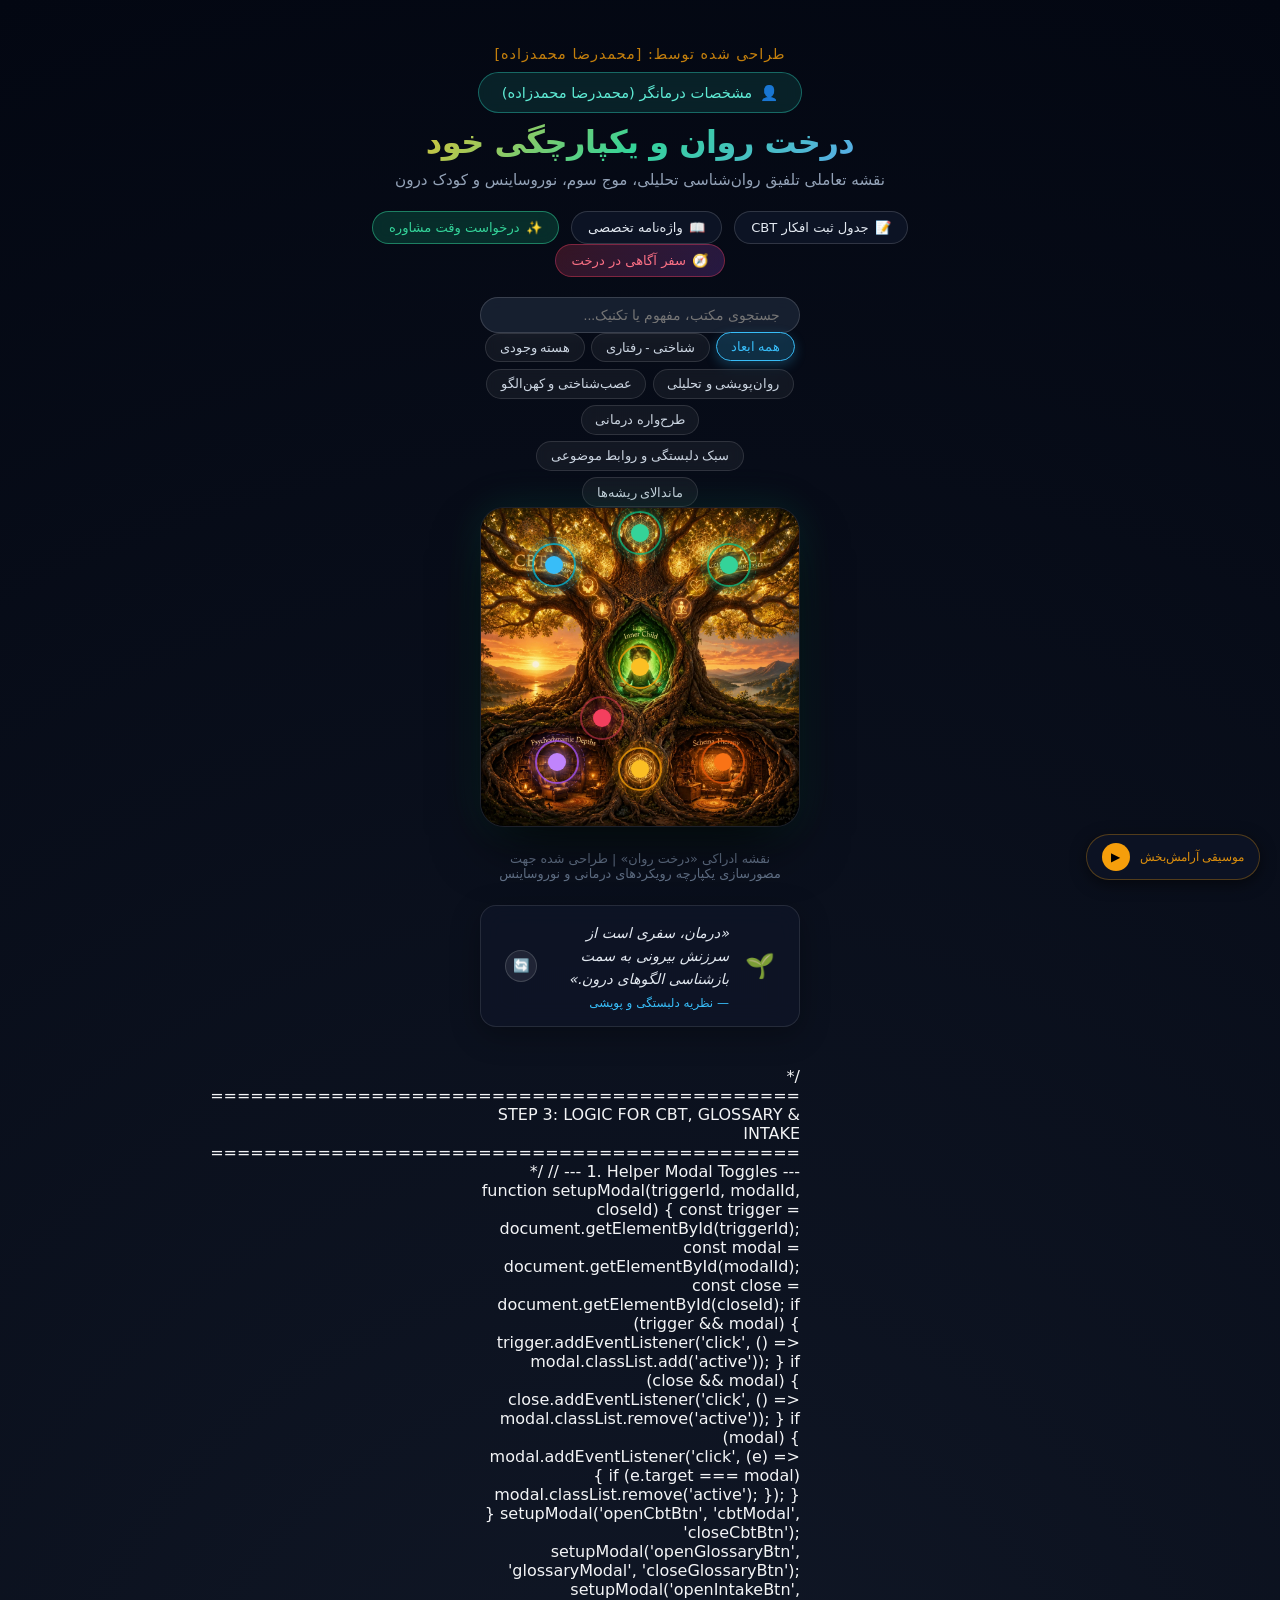
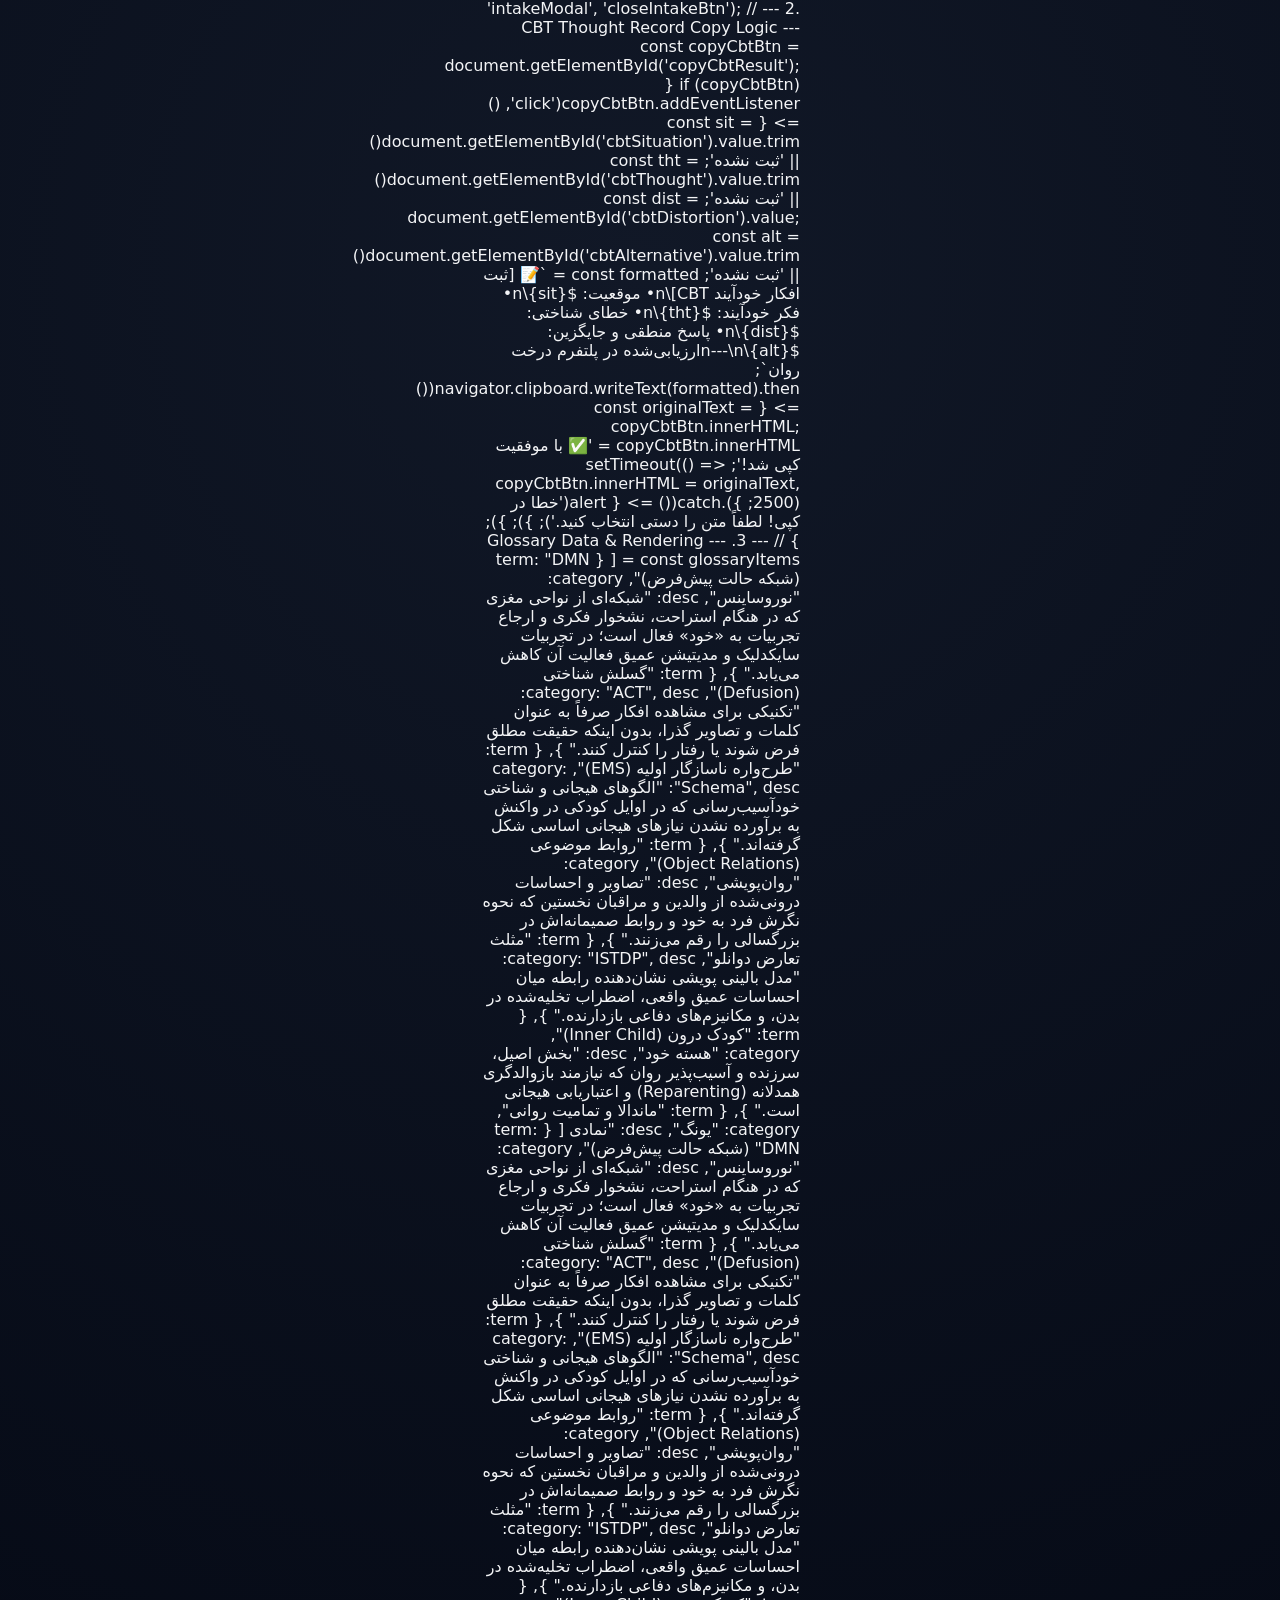
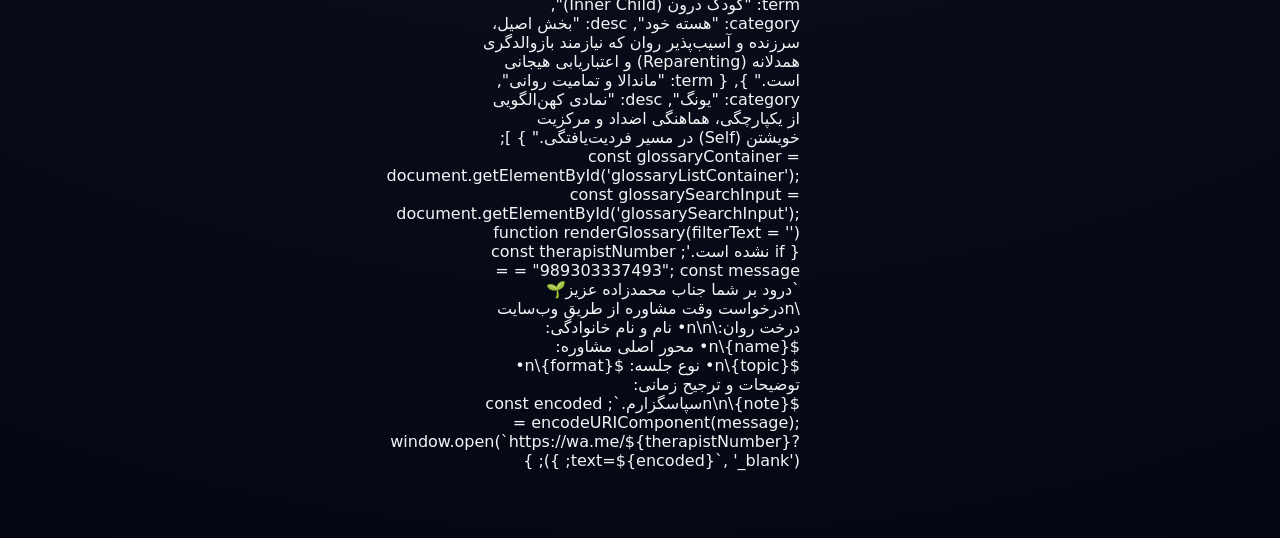
==== commit 42b116e3: "Update index.html" ====
--- a/index.html
+++ b/index.html
@@ -996,6 +996,109 @@
             transform: rotate(180deg);
             color: #38bdf8;
             border-color: #38bdf8;
+
+            
+---
+
+#### گام ۳: اسکریپت جاوااسکریپت کامل برای ابزارها و فیلترها (قبل از `</body>`)
+```javascript
+// ============================================
+// FIX FILTER CONDITION FOR MULTI-CATEGORY
+// ============================================
+document.querySelectorAll('.filter-tag').forEach(tag => {
+tag.addEventListener('click', () => {
+document.querySelectorAll('.filter-tag').forEach(t => t.classList.remove('active'));
+tag.classList.add('active');
+const filter = tag.dataset.filter;
+
+document.querySelectorAll('.hotspot').forEach(spot => {
+const cat = spot.dataset.category || '';
+if (filter === 'all' || cat.includes(filter)) {
+spot.classList.remove('dimmed');
+} else {
+spot.classList.add('dimmed');
+}
+});
+});
+});
+
+// ============================================
+// MODAL CONTROLLERS (CBT, GLOSSARY, INTAKE)
+// ============================================
+const setupModal = (btnId, modalId, closeId) => {
+const btn = document.getElementById(btnId);
+const modal = document.getElementById(modalId);
+const close = document.getElementById(closeId);
+if (btn && modal) btn.addEventListener('click', () => modal.style.display = 'flex');
+if (close && modal) close.addEventListener('click', () => modal.style.display = 'none');
+if (modal) modal.addEventListener('click', (e) => { if (e.target === modal) modal.style.display = 'none'; });
+};
+
+setupModal('openCbtBtn', 'cbtModal', 'closeCbtModal');
+setupModal('openGlossaryBtn', 'glossaryModal', 'closeGlossaryModal');
+setupModal('openIntakeBtn', 'intakeModal', 'closeIntakeModal');
+
+// CBT Copy
+const copyCbtBtn = document.getElementById('copyCbtResult');
+if (copyCbtBtn) {
+copyCbtBtn.addEventListener('click', () => {
+const sit = document.getElementById('cbtSituation').value;
+const tht = document.getElementById('cbtThought').value;
+const emo = document.getElementById('cbtEmotion').value;
+const dis = document.getElementById('cbtDistortion').value;
+const res = document.getElementById('cbtResponse').value;
+
+const output = `📝 فرم ثبت افکار (CBT)\n───────────────\n📍 موقعیت: ${sit}\n💭 فکر خودآیند: ${tht}\n💔 احساس و شدت: ${emo}\n🔍 خطای شناختی: ${dis}\n💡 پاسخ انطباقی: ${res}`;
+navigator.clipboard.writeText(output).then(() => {
+copyCbtBtn.textContent = '✅ کپی شد!';
+setTimeout(() => copyCbtBtn.textContent = '📋 کپی ساختاریافته برای جلسه', 2000);
+});
+});
+}
+
+// Glossary Engine
+const glossaryData = [
+{ term: 'شبکه حالت پیش‌فرض (DMN)', desc: 'شبکه‌ای در مغز که هنگام نشخوار فکری، خودارجاعی و عدم تمرکز بر دنیای بیرون بیش‌فعال می‌شود.' },
+{ term: 'گسلش شناختی (Defusion)', desc: 'مهارت فاصله‌گرفتن از افکار و مشاهده آن‌ها صرفاً به عنوان کلمات و تصاویر ذهنی، نه حقایق مطلق.' },
+{ term: 'مثلث تعارض (Triangle of Conflict)', desc: 'مدل ISTDP شامل احساسات پنهان (احساس واقعی)، اضطراب و مکانیزم‌های دفاعی.' },
+{ term: 'طرح‌واره‌های ناسازگار (EMS)', desc: 'الگوهای هیجانی و شناختی خودآسیب‌رسان که در دوران کودکی شکل گرفته و در طول زندگی تکرار می‌شوند.' },
+{ term: 'روابط موضوعی (Object Relations)', desc: 'نظریه‌ای که به بررسی چگونگی درون‌فکنی روابط اولیه با مراقبان و بازتولید آن در روابط بزرگسالی می‌پردازد.' }
+];
+
+function renderGlossary(filterText = '') {
+const container = document.getElementById('glossaryListContainer');
+if (!container) return;
+container.innerHTML = '';
+const filtered = glossaryData.filter(item => item.term.includes(filterText) || item.desc.includes(filterText));
+filtered.forEach(item => {
+const div = document.createElement('div');
+div.className = 'glossary-item';
+div.innerHTML = `<h4 style="color:#38bdf8;margin-bottom:4px;">${item.term}</h4><p style="font-size:0.85rem;color:#cbd5e1;line-height:1.5;">${item.desc}</p>`;
+container.appendChild(div);
+});
+}
+renderGlossary();
+
+const glossarySearch = document.getElementById('glossarySearchInput');
+if (glossarySearch) {
+glossarySearch.addEventListener('input', (e) => renderGlossary(e.target.value));
+}
+
+// Intake WhatsApp Action
+const sendWaBtn = document.getElementById('sendToWhatsAppBtn');
+if (sendWaBtn) {
+sendWaBtn.addEventListener('click', () => {
+const name = document.getElementById('intakeName').value || 'درمانجو';
+const topic = document.getElementById('intakeTopic').value;
+const format = document.getElementById('intakeFormat').value;
+const notes = document.getElementById('intakeNotes').value;
+
+const message = `سلام جناب محمدزاده،\nدرخواست وقت ارزیابی و مشاوره دارم:\n\n👤 نام: ${name}\n🎯 دغدغه: ${topic}\n💻 فرمت جلسه: ${format}\n📝 توضیحات: ${notes || 'ندارد'}`;
+const url = `https://wa.me/989303337493?text=${encodeURIComponent(message)}`;
+window.open(url, '_blank');
+});
+}
+
         }
         /* ============================================
            STEP 3: CLINICAL TOOLS (CBT, GLOSSARY, INTAKE)
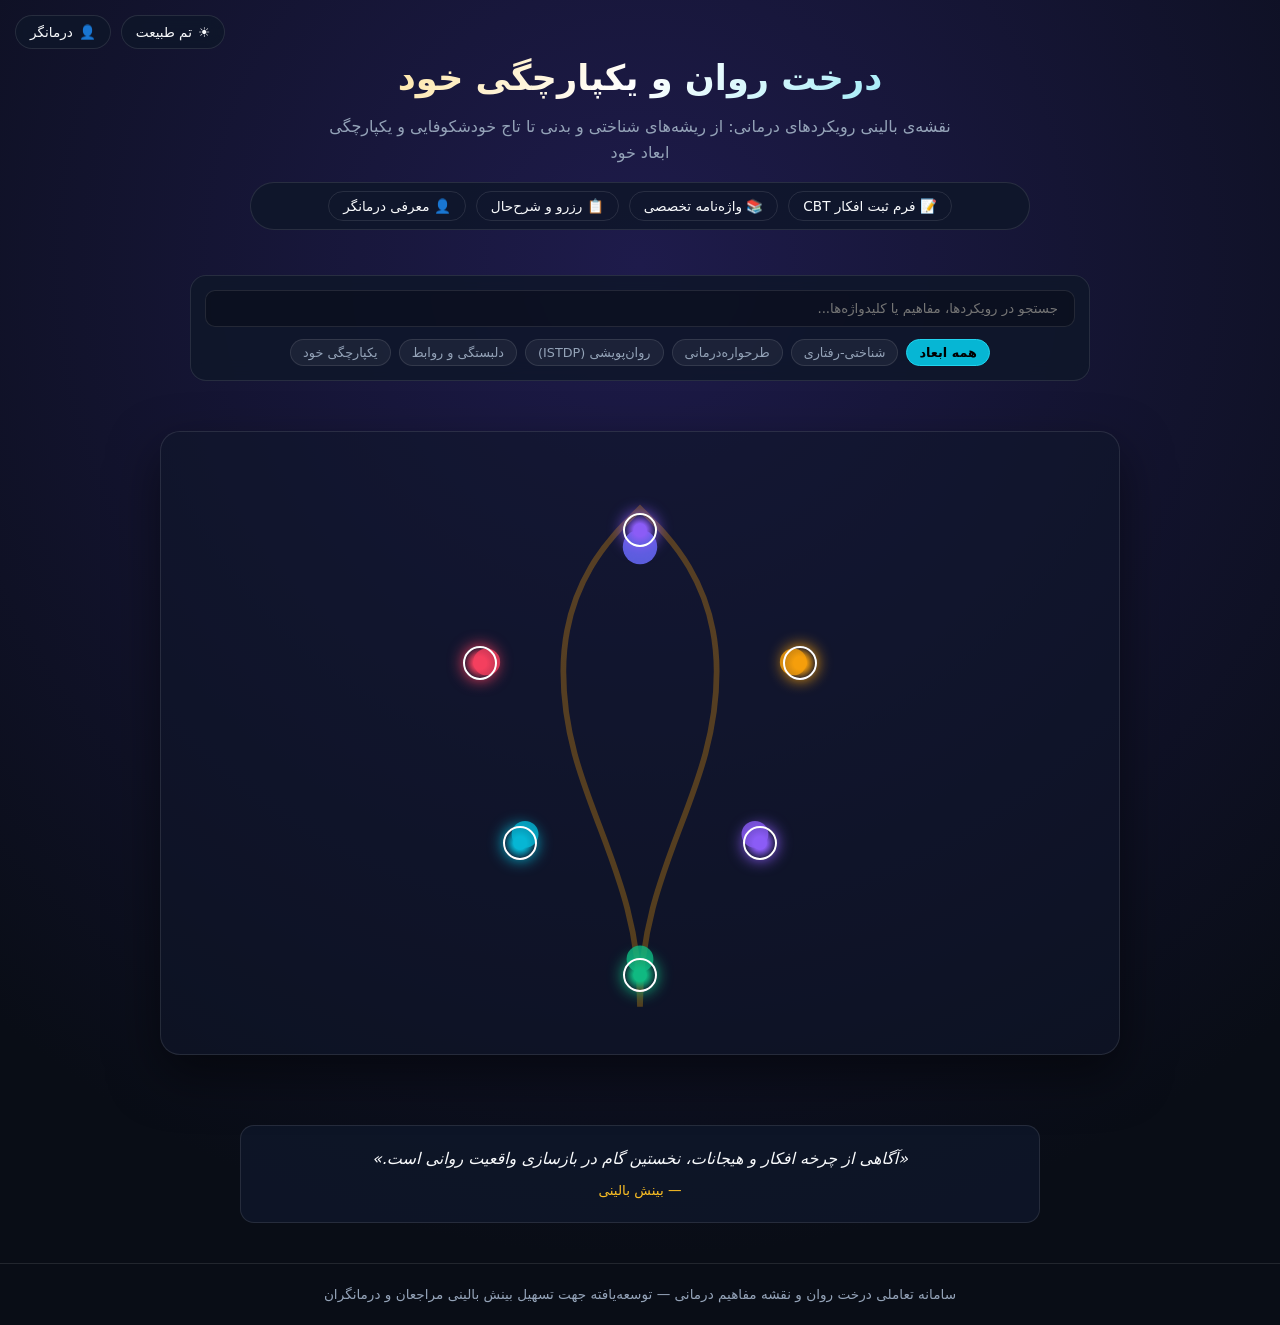
==== commit f9099d5d: "Add files via upload" ====
--- a/index.html
+++ b/index.html
@@ -1,2290 +1,743 @@
 <!DOCTYPE html>
 <html lang="fa" dir="rtl">
 <head>
-    <meta charset="UTF-8">
-    <meta name="viewport" content="width=device-width, initial-scale=1.0">
-    <title>درخت روان - نقشه یکپارچه روان‌درمانی و علوم اعصاب</title>
-    <style>
-        :root {
-            --gold: #f59e0b;
-            --gold-glow: rgba(245, 158, 11, 0.6);
-            --emerald: #10b981;
-            --emerald-glow: rgba(16, 185, 129, 0.6);
-            --cyan: #06b6d4;
-            --cyan-glow: rgba(6, 182, 212, 0.6);
-            --purple: #a855f7;
-            --purple-glow: rgba(168, 85, 247, 0.6);
-            --bg-dark: #080c14;
-            --card-bg: rgba(15, 23, 42, 0.88);
-            --border-color: rgba(255, 255, 255, 0.12);
-        }
-
-        * {
-            box-sizing: border-box;
-            margin: 0;
-            padding: 0;
-            user-select: none;
-        }
-
-        body {
-            background: radial-gradient(circle at center, #111827 0%, #030712 100%);
-            color: #f3f4f6;
-            font-family: system-ui, -apple-system, 'Segoe UI', Roboto, Tahoma, sans-serif;
-            min-height: 100vh;
-            display: flex;
-            flex-direction: column;
-            align-items: center;
-            padding: 1.5rem 1rem 3rem 1rem;
-            overflow-x: hidden;
-
-                <!-- ============================================
-         MODAL: CBT THOUGHT RECORD
-         ============================================ -->
-    <div id="cbtModal" class="modal-overlay">
-        <div class="modal-card modal-wide">
-            <button class="modal-close" id="closeCbtBtn">&times;</button>
-            <div class="modal-badge" style="background: rgba(56, 189, 248, 0.15); color: #38bdf8;">تکنیک شناختی - رفتاری</div>
-            <h2 class="modal-title" style="margin-top: 0.5rem;">جدول ثبت و بازسازی افکار خودآیند (CBT)</h2>
-            <p style="font-size: 0.83rem; color: #94a3b8; margin-top: 0.2rem;">با تفکیک موقعیت از تفسیر ذهنی، خطاهای شناختی را شناسایی و پاسخی کارآمد تدوین کنید.</p>
-            
-            <div class="cbt-form-grid">
-                <div class="form-group cbt-full-width">
-                    <label class="form-label">۱. موقعیت راه‌انداز (چه اتفاقی افتاد؟ کجا و با چه کسی؟)</label>
-                    <input type="text" id="cbtSituation" class="form-input" placeholder="مثال: همکارم در جلسه به پیام من پاسخ نداد...">
-                </div>
-                <div class="form-group">
-                    <label class="form-label">۲. فکر خودآیند (ذهن شما چه گفت؟)</label>
-                    <textarea id="cbtThought" class="form-textarea" rows="2" placeholder="حتماً از من ناراحته، همیشه من نادیده گرفته می‌شم..."></textarea>
-                </div>
-                <div class="form-group">
-                    <label class="form-label">۳. خطای شناختی غالب</label>
-                    <select id="cbtDistortion" class="form-select">
-                        <option value="ذهن‌خوانی (Mind Reading)">ذهن‌خوانی (Mind Reading)</option>
-                        <option value="پیش‌گویی / فاجعه‌سازی (Catastrophizing)">پیش‌گویی / فاجعه‌سازی (Catastrophizing)</option>
-                        <option value="تفکر همه یا هیچ (All-or-Nothing)">تفکر همه یا هیچ (All-or-Nothing)</option>
-                        <option value="تعمیم افراطی (Overgeneralization)">تعمیم افراطی (Overgeneralization)</option>
-                        <option value="شخصی‌سازی (Personalization)">شخصی‌سازی (Personalization)</option>
-                        <option value="بایدها و نبایدها (Should Statements)">بایدها و نبایدها (Should Statements)</option>
-                        <option value="فیلتر منفی (Mental Filter)">فیلتر منفی (Mental Filter)</option>
-                    </select>
-                </div>
-                <div class="form-group cbt-full-width">
-                    <label class="form-label">۴. پاسخ جایگزین و منطقی (شواهد مخالف و زاویه دید واقع‌بینانه)</label>
-                    <textarea id="cbtAlternative" class="form-textarea" rows="2" placeholder="شاید سرش شلوغ بوده یا تمرکزش روی گزارش بوده. ندیدن پیام دلیلی بر بی‌احترامی نیست."></textarea>
-                </div>
-            </div>
-
-            <button id="copyCbtResult" class="modal-action-btn">
-                📋 کپی ثبت فکر در حافظه (جهت مرور یا ارسال به درمانگر)
-            </button>
-        </div>
-    </div>
-
-    <!-- ============================================
-         MODAL: PSYCHOLOGICAL GLOSSARY
-         ============================================ -->
-    <div id="glossaryModal" class="modal-overlay">
-        <div class="modal-card modal-wide">
-            <button class="modal-close" id="closeGlossaryBtn">&times;</button>
-            <div class="modal-badge" style="background: rgba(192, 132, 252, 0.15); color: #c084fc;">دانشنامه درمانی</div>
-            <h2 class="modal-title" style="margin-top: 0.5rem;">واژه‌نامه مفاهیم کلینیکی درخت روان</h2>
-            
-            <div class="glossary-search" style="margin-top: 0.8rem;">
-                <input type="text" id="glossarySearchInput" class="form-input" placeholder="🔍 جستجوی مفهوم (مثلاً: گسلش، DMN، دلبستگی، فرافکنی...)...">
-            </div>
-
-            <div class="glossary-list" id="glossaryListContainer">
-                <!-- Loaded via JS -->
-            </div>
-        </div>
-    </div>
-
-    <!-- ============================================
-         MODAL: SMART INTAKE FORM (WHATSAPP)
-         ============================================ -->
-    <div id="intakeModal" class="modal-overlay">
-        <div class="modal-card">
-            <button class="modal-close" id="closeIntakeBtn">&times;</button>
-            <div class="modal-badge" style="background: rgba(52, 211, 153, 0.15); color: #34d399;">مشاوره فردی / زوج‌درمانی</div>
-            <h2 class="modal-title" style="margin-top: 0.5rem;">درخواست ارزیابی و تعیین وقت</h2>
-            <p style="font-size: 0.83rem; color: #94a3b8; margin-top: 0.2rem;">اطلاعات زیر پس از تکمیل، به‌صورت پیام واتساپی برای روانشناس ارسال خواهد شد.</p>
-
-            <div style="display: flex; flex-direction: column; gap: 0.75rem; margin-top: 1rem; text-align: right;">
-                <div class="form-group">
-                    <label class="form-label">نام و نام خانوادگی:</label>
-                    <input type="text" id="intakeName" class="form-input" placeholder="مثال: مریم احمدی">
-                </div>
-                <div class="form-group">
-                    <label class="form-label">موضوع یا چالش اصلی جهت درمان:</label>
-                    <select id="intakeTopic" class="form-select">
-                        <option value="اضطراب، استرس و نشخوار فکری">اضطراب، استرس و نشخوار فکری</option>
-                        <option value="چالش‌های رابطه، دلبستگی و زوج‌درمانی">چالش‌های رابطه، دلبستگی و زوج‌درمانی</option>
-                        <option value="کمال‌گرایی، تله‌های زندگی و طرح‌واره‌ها">کمال‌گرایی، تله‌های زندگی و طرح‌واره‌ها</option>
-                        <option value="افسردگی، تروما و ناامیدی">افسردگی، تروما و ناامیدی</option>
-                        <option value="خودشناسی و رشد شخصی عمیق">خودشناسی و رشد شخصی عمیق</option>
-                    </select>
-                </div>
-                <div class="form-group">
-                    <label class="form-label">نوع جلسه پیشنهادی:</label>
-                    <select id="intakeFormat" class="form-select">
-                        <option value="آنلاین (تصویری / صوتی)">آنلاین (تصویری / صوتی)</option>
-                        <option value="حضوری">حضوری</option>
-                    </select>
-                </div>
-                <div class="form-group">
-                    <label class="form-label">توضیح کوتاه یا زمان‌های ترجیحی شما:</label>
-                    <textarea id="intakeNote" class="form-textarea" rows="2" placeholder="مثال: عصرها بعد از ساعت ۱۷ برام مناسب‌تره..."></textarea>
-                </div>
-            </div>
-
-            <button id="sendToWhatsAppBtn" class="modal-action-btn whatsapp">
-                📲 ارسال فرم به واتساپ درمانگر
-            </button>
-        </div>
-    </div>
-
-        }
-
-        /* Header */
-        header {
-            text-align: center;
-            max-width: 800px;
-            margin-bottom: 1.25rem;
-            z-index: 10;
-        }
-
-        h1 {
-            font-size: 2rem;
-            font-weight: 800;
-            background: linear-gradient(135deg, #fbbf24, #34d399, #60a5fa);
-            -webkit-background-clip: text;
-            -webkit-text-fill-color: transparent;
-            margin-bottom: 0.5rem;
-            letter-spacing: -0.5px;
-        }
-
-        p.subtitle {
-            color: #94a3b8;
-            font-size: 0.95rem;
-            line-height: 1.5;
-        }
-
-        /* Controls */
-        .controls-panel {
-            display: flex;
-            flex-wrap: wrap;
-            gap: 0.75rem;
-            justify-content: center;
-            align-items: center;
-            max-width: 900px;
-            margin-bottom: 1.25rem;
-            z-index: 10;
-            width: 100%;
-        }
-
-        .search-box {
-            position: relative;
-            flex: 1 1 240px;
-            max-width: 320px;
-        }
-
-        .search-box input {
-            width: 100%;
-            background: rgba(30, 41, 59, 0.7);
-            border: 1px solid rgba(255, 255, 255, 0.15);
-            border-radius: 9999px;
-            padding: 0.55rem 1.2rem 0.55rem 2.2rem;
-            color: #f8fafc;
-            font-size: 0.875rem;
-            backdrop-filter: blur(8px);
-            outline: none;
-            transition: all 0.25s ease;
-            text-align: right;
-            direction: rtl;
-        }
-
-        .search-box input:focus {
-            border-color: #38bdf8;
-            box-shadow: 0 0 15px rgba(56, 189, 248, 0.3);
-            background: rgba(30, 41, 59, 0.95);
-        }
-
-        .filter-tags {
-            display: flex;
-            flex-wrap: wrap;
-            gap: 0.4rem;
-            justify-content: center;
-        }
-
-        .tag-btn {
-            background: rgba(255, 255, 255, 0.05);
-            border: 1px solid rgba(255, 255, 255, 0.12);
-            color: #cbd5e1;
-            padding: 0.4rem 0.85rem;
-            border-radius: 9999px;
-            font-size: 0.8rem;
-            cursor: pointer;
-            backdrop-filter: blur(6px);
-            transition: all 0.2s cubic-bezier(0.4, 0, 0.2, 1);
-        }
-
-        .tag-btn:hover, .tag-btn.active {
-            background: rgba(56, 189, 248, 0.2);
-            border-color: #38bdf8;
-            color: #38bdf8;
-            transform: translateY(-1px);
-            box-shadow: 0 4px 12px rgba(56, 189, 248, 0.25);
-        }
-
-        /* Tree Map Container */
-        .tree-wrapper {
-            position: relative;
-            width: 100%;
-            max-width: 860px;
-            aspect-ratio: 1 / 1;
-            border-radius: 24px;
-            overflow: hidden;
-            box-shadow: 0 25px 60px -15px rgba(0, 0, 0, 0.9), 0 0 40px rgba(16, 185, 129, 0.15);
-            border: 1px solid rgba(255, 255, 255, 0.1);
-            background-color: #030712;
-            transition: transform 0.3s ease;
-        }
-
-        .tree-image {
-            width: 100%;
-            height: 100%;
-            object-fit: cover;
-            display: block;
-            pointer-events: none;
-        }
-
-        /* Hotspots */
-        .hotspot {
-            position: absolute;
-            transform: translate(-50%, -50%);
-            width: 44px;
-            height: 44px;
-            border-radius: 50%;
-            cursor: pointer;
-            display: flex;
-            align-items: center;
-            justify-content: center;
-            z-index: 20;
-            outline: none;
-            transition: transform 0.2s ease, opacity 0.3s ease;
-        }
-
-        .hotspot:hover {
-            transform: translate(-50%, -50%) scale(1.18);
-        }
-
-        .hotspot.dimmed {
-            opacity: 0.2;
-            pointer-events: none;
-        }
-
-        .hotspot-center {
-            width: 18px;
-            height: 18px;
-            border-radius: 50%;
-            background: white;
-            box-shadow: 0 0 12px white;
-            position: relative;
-            z-index: 2;
-            transition: all 0.3s ease;
-        }
-
-        .hotspot-ring {
-            position: absolute;
-            top: 0;
-            left: 0;
-            right: 0;
-            bottom: 0;
-            border-radius: 50%;
-            border: 2px solid white;
-            animation: pulseRing 2.2s cubic-bezier(0.215, 0.61, 0.355, 1) infinite;
-            opacity: 0.8;
-            pointer-events: none;
-        }
-
-        .hotspot-ring-2 {
-            position: absolute;
-            top: -6px;
-            left: -6px;
-            right: -6px;
-            bottom: -6px;
-            border-radius: 50%;
-            border: 1.5px dashed white;
-            animation: rotateRing 10s linear infinite;
-            opacity: 0.5;
-            pointer-events: none;
-        }
-
-        /* Color variations for hotspots */
-        .hotspot[data-theme="gold"] .hotspot-center { background: #fbbf24; box-shadow: 0 0 14px #fbbf24; }
-        .hotspot[data-theme="gold"] .hotspot-ring { border-color: #f59e0b; box-shadow: 0 0 15px rgba(245, 158, 11, 0.6); }
-        .hotspot[data-theme="gold"] .hotspot-ring-2 { border-color: rgba(251, 191, 36, 0.6); }
-
-        .hotspot[data-theme="emerald"] .hotspot-center { background: #34d399; box-shadow: 0 0 14px #34d399; }
-        .hotspot[data-theme="emerald"] .hotspot-ring { border-color: #10b981; box-shadow: 0 0 15px rgba(16, 185, 129, 0.6); }
-        .hotspot[data-theme="emerald"] .hotspot-ring-2 { border-color: rgba(52, 211, 153, 0.6); }
-
-        .hotspot[data-theme="cyan"] .hotspot-center { background: #38bdf8; box-shadow: 0 0 14px #38bdf8; }
-        .hotspot[data-theme="cyan"] .hotspot-ring { border-color: #06b6d4; box-shadow: 0 0 15px rgba(6, 182, 212, 0.6); }
-        .hotspot[data-theme="cyan"] .hotspot-ring-2 { border-color: rgba(56, 189, 248, 0.6); }
-
-        .hotspot[data-theme="purple"] .hotspot-center { background: #c084fc; box-shadow: 0 0 14px #c084fc; }
-        .hotspot[data-theme="purple"] .hotspot-ring { border-color: #a855f7; box-shadow: 0 0 15px rgba(168, 85, 247, 0.6); }
-        .hotspot[data-theme="purple"] .hotspot-ring-2 { border-color: rgba(192, 132, 252, 0.6); }
-
-        .hotspot[data-theme="amber"] .hotspot-center { background: #f97316; box-shadow: 0 0 14px #f97316; }
-        .hotspot[data-theme="amber"] .hotspot-ring { border-color: #ea580c; box-shadow: 0 0 15px rgba(234, 88, 12, 0.6); }
-        .hotspot[data-theme="amber"] .hotspot-ring-2 { border-color: rgba(249, 115, 22, 0.6); }
-        
-/* Rose Theme for Attachment Hotspot */
-.hotspot[data-theme="rose"] .hotspot-ring {
-    border-color: rgba(244, 63, 94, 0.6);
-}
-.hotspot[data-theme="rose"] .hotspot-ring-2 {
-    border-color: rgba(251, 113, 133, 0.4);
-}
-.hotspot[data-theme="rose"] .hotspot-center {
-    background: #f43f5e;
-    box-shadow: 0 0 16px rgba(244, 63, 94, 0.85);
-}
-.hotspot[data-theme="rose"]:hover .hotspot-center {
-    background: #fb7185;
-    box-shadow: 0 0 24px rgba(244, 63, 94, 1);
-}
-        /* Tooltip */
-        .hotspot-tooltip {
-            position: absolute;
-            bottom: 125%;
-            left: 50%;
-            transform: translateX(-50%) translateY(6px);
-            background: rgba(15, 23, 42, 0.95);
-            border: 1px solid rgba(255, 255, 255, 0.2);
-            color: #fff;
-            padding: 0.35rem 0.75rem;
-            border-radius: 8px;
-            font-size: 0.78rem;
-            white-space: nowrap;
-            opacity: 0;
-            pointer-events: none;
-            transition: all 0.2s cubic-bezier(0.4, 0, 0.2, 1);
-            backdrop-filter: blur(10px);
-            box-shadow: 0 8px 20px rgba(0,0,0,0.6);
-            z-index: 30;
-        }
-
-        .hotspot:hover .hotspot-tooltip {
-            opacity: 1;
-            transform: translateX(-50%) translateY(0);
-        }
-
-        /* Animations */
-        @keyframes pulseRing {
-            0% {
-                transform: scale(0.65);
-                opacity: 1;
-            }
-            100% {
-                transform: scale(1.75);
-                opacity: 0;
-            }
-        }
-
-        @keyframes rotateRing {
-            from { transform: rotate(0deg); }
-            to { transform: rotate(360deg); }
-        }
-
-        /* Modal */
-        .modal-overlay {
-            position: fixed;
-            top: 0;
-            left: 0;
-            right: 0;
-            bottom: 0;
-            background: rgba(0, 0, 0, 0.75);
-            backdrop-filter: blur(12px);
-            display: flex;
-            justify-content: center;
-            align-items: center;
-            padding: 1rem;
-            z-index: 100;
-            opacity: 0;
-            pointer-events: none;
-            transition: opacity 0.3s ease;
-        }
-
-        .modal-overlay.active {
-            opacity: 1;
-            pointer-events: auto;
-        }
-
-        .modal-card {
-            background: var(--card-bg);
-            border: 1px solid var(--border-color);
-            border-radius: 20px;
-            max-width: 580px;
-            width: 100%;
-            max-height: 88vh;
-            overflow-y: auto;
-            padding: 1.75rem;
-            position: relative;
-            transform: scale(0.92) translateY(15px);
-            transition: all 0.3s cubic-bezier(0.34, 1.56, 0.64, 1);
-            box-shadow: 0 25px 60px rgba(0,0,0,0.8), 0 0 35px rgba(56, 189, 248, 0.2);
-            direction: rtl;
-        }
-
-        .modal-overlay.active .modal-card {
-            transform: scale(1) translateY(0);
-        }
-
-        .close-btn {
-            position: absolute;
-            top: 1.2rem;
-            left: 1.2rem;
-            background: rgba(255, 255, 255, 0.1);
-            border: none;
-            color: #cbd5e1;
-            width: 32px;
-            height: 32px;
-            border-radius: 50%;
-            cursor: pointer;
-            display: flex;
-            align-items: center;
-            justify-content: center;
-            font-size: 1.1rem;
-            transition: all 0.2s;
-        }
-
-        .close-btn:hover {
-            background: rgba(239, 68, 68, 0.3);
-            color: #ef4444;
-            transform: rotate(90deg);
-        }
-
-        .modal-badge {
-            display: inline-block;
-            padding: 0.25rem 0.75rem;
-            border-radius: 9999px;
-            font-size: 0.75rem;
-            font-weight: 700;
-            letter-spacing: 0.5px;
-            margin-bottom: 0.75rem;
-            border: 1px solid rgba(255, 255, 255, 0.2);
-        }
-
-        .modal-title {
-            font-size: 1.45rem;
-            font-weight: 800;
-            color: #f8fafc;
-            margin-bottom: 0.35rem;
-        }
-
-        .modal-latin {
-            font-size: 0.85rem;
-            color: #94a3b8;
-            font-family: monospace;
-            margin-bottom: 1.25rem;
-        }
-
-        .modal-section {
-            margin-bottom: 1.2rem;
-        }
-
-        .modal-section-title {
-            font-size: 0.95rem;
-            font-weight: 700;
-            color: #38bdf8;
-            margin-bottom: 0.4rem;
-            display: flex;
-            align-items: center;
-            gap: 0.4rem;
-        }
-
-        .modal-section p {
-            font-size: 0.88rem;
-            line-height: 1.7;
-            color: #cbd5e1;
-            text-align: justify;
-        }
-
-        .key-concepts {
-            display: flex;
-            flex-wrap: wrap;
-            gap: 0.45rem;
-            margin-top: 0.5rem;
-        }
-
-        .concept-pill {
-            background: rgba(255, 255, 255, 0.06);
-            border: 1px solid rgba(255, 255, 255, 0.1);
-            color: #e2e8f0;
-            padding: 0.25rem 0.6rem;
-            border-radius: 6px;
-            font-size: 0.75rem;
-        }
-
-        /* Footer info */
-        footer {
-            margin-top: 1.5rem;
-            color: #64748b;
-            font-size: 0.8rem;
-            text-align: center;
-            z-index: 10;
-        }
-
-        /* Responsive adjustments */
-        @media (max-width: 640px) {
-            h1 { font-size: 1.5rem; }
-            .hotspot { width: 36px; height: 36px; }
-            .hotspot-center { width: 14px; height: 14px; }
-            .modal-card { padding: 1.25rem; }
-        }
-                /* استایل اختصاصی دکمه و مودال مشخصات درمانگر */
-        .profile-btn-wrap {
-            margin-top: 1.2rem;
-            display: flex;
-            justify-content: center;
-        }
-        .profile-btn {
-            display: inline-flex;
-            align-items: center;
-            gap: 8px;
-            padding: 0.65rem 1.4rem;
-            background: rgba(45, 212, 191, 0.12);
-            border: 1px solid rgba(45, 212, 191, 0.4);
-            border-radius: 999px;
-            color: #5eead4;
-            font-family: inherit;
-            font-size: 0.92rem;
-            font-weight: 500;
-            cursor: pointer;
-            transition: all 0.3s ease;
-            backdrop-filter: blur(8px);
-
-                    <!-- Theme Toggle & Profile Buttons Container -->
-        <div style="position: absolute; top: 1.5rem; left: 1.5rem; display: flex; gap: 0.6rem; z-index: 50;">
-            <button id="themeToggleBtn" class="header-icon-btn" title="تغییر حالت شب و روز">
-                <span id="themeIcon">☀️</span>
-            </button>
-            <button id="profileBtn" class="header-icon-btn" title="پروفایل درمانگر">
-                <svg width="20" height="20" viewBox="0 0 24 24" fill="none" stroke="currentColor" stroke-width="2" stroke-linecap="round" stroke-linejoin="round">
-                    <path d="M20 21v-2a4 4 0 0 0-4-4H8a4 4 0 0 0-4 4v2"></path>
-                    <circle cx="12" cy="7" r="4"></circle>
-                </svg>
-            </button>
-        </div>
-
-        }
-        .profile-btn:hover {
-            background: rgba(45, 212, 191, 0.25);
-            border-color: rgba(45, 212, 191, 0.7);
-            transform: translateY(-2px);
-            box-shadow: 0 6px 20px rgba(45, 212, 191, 0.25);
-            color: #ffffff;
-        }
-        .profile-card {
-            max-width: 480px !important;
-            width: 90%;
-            text-align: center;
-        }
-        .profile-avatar {
-            width: 76px;
-            height: 76px;
-            margin: 0 auto 0.9rem;
-            border-radius: 50%;
-            display: flex;
-            align-items: center;
-            justify-content: center;
-            font-size: 2.2rem;
-            background: linear-gradient(135deg, rgba(45, 212, 191, 0.2), rgba(250, 204, 21, 0.15));
-            border: 2px solid rgba(45, 212, 191, 0.5);
-            box-shadow: 0 0 20px rgba(45, 212, 191, 0.2);
-        }
-        .profile-name {
-            font-size: 1.35rem;
-            font-weight: 700;
-            color: #f1f5f9;
-            margin-bottom: 0.25rem;
-        }
-        .profile-title {
-            color: #2dd4bf;
-            font-size: 0.95rem;
-            font-weight: 500;
-            margin-bottom: 1.2rem;
-        }
-        .profile-info-list {
-            display: flex;
-            flex-direction: column;
-            gap: 0.65rem;
-            text-align: right;
-            margin-bottom: 1.2rem;
-        }
-        .profile-info-item {
-            display: flex;
-            justify-content: space-between;
-            align-items: center;
-            gap: 1rem;
-            padding: 0.75rem 1rem;
-            background: rgba(255, 255, 255, 0.04);
-            border: 1px solid rgba(255, 255, 255, 0.08);
-            border-radius: 12px;
-            font-size: 0.88rem;
-        }
-        .profile-info-item .lbl {
-            color: #94a3b8;
-            white-space: nowrap;
-        }
-        .profile-info-item .val {
-            color: #f8fafc;
-            font-weight: 600;
-        }
-        .profile-phone-btn {
-            display: inline-flex;
-            align-items: center;
-            justify-content: center;
-            gap: 8px;
-            width: 100%;
-            padding: 0.8rem 1.2rem;
-            background: linear-gradient(135deg, #0d9488, #14b8a6);
-            color: #ffffff;
-            font-weight: 700;
-            font-size: 0.95rem;
-            border-radius: 12px;
-            text-decoration: none;
-            transition: all 0.3s ease;
-            box-shadow: 0 4px 15px rgba(20, 184, 166, 0.3);
-        }
-        .profile-phone-btn:hover {
-            transform: translateY(-2px);
-            box-shadow: 0 8px 25px rgba(20, 184, 166, 0.5);
-            background: linear-gradient(135deg, #14b8a6, #2dd4bf);
-        }
-        .profile-avatar-img {
-            width: 84px;
-            height: 84px;
-            margin: 0 auto 0.9rem;
-            border-radius: 50%;
-            object-fit: cover;
-            display: block;
-            border: 2px solid rgba(45, 212, 191, 0.7);
-            box-shadow: 0 0 20px rgba(45, 212, 191, 0.3);
-        }
-        /* اصلاح دکمه بستن مودال پروفایل */
-        .profile-card .close-btn {
-            position: absolute;
-            top: 14px;
-            left: 14px;
-            width: 32px;
-            height: 32px;
-            border-radius: 50%;
-            background: rgba(255, 255, 255, 0.08);
-            border: 1px solid rgba(255, 255, 255, 0.15);
-            color: #94a3b8;
-            font-size: 1.2rem;
-            display: flex;
-            align-items: center;
-            justify-content: center;
-            cursor: pointer;
-            transition: all 0.2s ease;
-        }
-        .profile-card .close-btn:hover {
-            background: rgba(239, 68, 68, 0.2);
-            color: #ef4444;
-            border-color: rgba(239, 68, 68, 0.4);
-        }
-
-        /* بخش شبکه‌های اجتماعی */
-        .social-section-title {
-            font-size: 0.85rem;
-            color: #94a3b8;
-            margin: 1.2rem 0 0.6rem;
-            text-align: center;
-        }
-        .social-buttons-wrapper {
-            display: flex;
-            justify-content: center;
-            gap: 14px;
-            margin-bottom: 0.5rem;
-        }
-        .social-icon-btn {
-            width: 46px;
-            height: 46px;
-            border-radius: 12px;
-            border: 1px solid rgba(255, 255, 255, 0.12);
-            background: rgba(255, 255, 255, 0.04);
-            display: flex;
-            align-items: center;
-            justify-content: center;
-            cursor: pointer;
-            transition: all 0.3s cubic-bezier(0.4, 0, 0.2, 1);
-            color: #f1f5f9;
-        }
-        .social-icon-btn:hover {
-            transform: translateY(-3px);
-        } 
-        .social-icon-btn.btn-instagram:hover {
-            background: radial-gradient(circle at 30% 107%, #fdf497 0%, #fdf497 5%, #fd5949 45%, #d6249f 60%, #285AEB 90%);
-            border-color: transparent;
-            color: #fff;
-            box-shadow: 0 4px 15px rgba(214, 36, 159, 0.4);
-        }
-
-        .social-icon-btn.btn-telegram:hover {
-            background: #229ED9;
-            border-color: #229ED9;
-            color: #fff;
-            box-shadow: 0 4px 15px rgba(34, 158, 217, 0.4);
-        }
-
-        .social-icon-btn.btn-whatsapp:hover {
-            background: #25D366;
-            border-color: #25D366;
-            color: #fff;
-            box-shadow: 0 4px 15px rgba(37, 211, 102, 0.4);
-        }
-
-        /* کادر پیش‌نمایش آیدی و ارجاع */
-        .social-detail-box {
-            display: none;
-            background: rgba(15, 23, 42, 0.95);
-            border: 1px solid rgba(45, 212, 191, 0.4);
-            border-radius: 12px;
-            padding: 0.85rem;
-            margin-top: 0.8rem;
-            backdrop-filter: blur(10px);
-            text-align: center;
-            animation: fadeInModal 0.25s ease-out forwards;
-        }
-        .social-detail-box.show {
-            display: block;
-        }
-        .social-detail-title {
-            font-size: 0.8rem;
-            color: #94a3b8;
-            margin-bottom: 0.3rem;
-        }
-        .social-detail-id {
-            font-size: 1.05rem;
-            font-weight: 700;
-            color: #38bdf8;
-            direction: ltr;
-            letter-spacing: 0.8px;
-            margin-bottom: 0.75rem;
-            font-family: monospace, sans-serif;
-        }
-        .social-action-btn {
-            display: inline-flex;
-            align-items: center;
-            justify-content: center;
-            gap: 6px;
-            width: 100%;
-            padding: 0.55rem;
-            border-radius: 8px;
-            background: rgba(45, 212, 191, 0.15);
-            border: 1px solid rgba(45, 212, 191, 0.4);
-            color: #5eead4;
-            font-size: 0.85rem;
-            font-weight: 600;
-            text-decoration: none;
-            transition: all 0.2s ease;
-        }
-        .social-action-btn:hover {
-            background: #0d9488;
-            color: #ffffff;
-        }
-        /* ============================================
-           STEP 2: LIGHT MODE (ZEN NATURE) & QUOTE BANNER
-           ============================================ */
-        body.light-mode {
-            background-color: #f4f6f0;
-            background-image: radial-gradient(circle at 50% 15%, #ffffff 0%, #e8eee4 60%, #d8e2d4 100%);
-            color: #1e293b;
-        }
-
-        body.light-mode h1.main-title {
-            color: #0f172a;
-            text-shadow: 0 2px 12px rgba(0, 0, 0, 0.08);
-        }
-
-        body.light-mode .subtitle {
-            color: #475569;
-        }
-
-        body.light-mode .controls-panel {
-            background: rgba(255, 255, 255, 0.65);
-            border-color: rgba(0, 0, 0, 0.08);
-            box-shadow: 0 10px 25px rgba(0, 0, 0, 0.05);
-        }
-
-        body.light-mode #searchInput {
-            background: rgba(255, 255, 255, 0.9);
-            border-color: rgba(0, 0, 0, 0.12);
-            color: #0f172a;
-        }
-
-        body.light-mode #searchInput::placeholder {
-            color: #94a3b8;
-        }
-
-        body.light-mode .tag-btn {
-            background: rgba(0, 0, 0, 0.04);
-            border-color: rgba(0, 0, 0, 0.1);
-            color: #334155;
-        }
-
-        body.light-mode .tag-btn:hover,
-        body.light-mode .tag-btn.active {
-            background: rgba(16, 185, 129, 0.15);
-            border-color: #059669;
-            color: #047857;
-            box-shadow: 0 4px 12px rgba(5, 150, 105, 0.15);
-        }
-
-        body.light-mode .header-icon-btn,
-        body.light-mode .music-card {
-            background: rgba(255, 255, 255, 0.75);
-            border-color: rgba(0, 0, 0, 0.1);
-            color: #0f172a;
-            box-shadow: 0 4px 15px rgba(0, 0, 0, 0.06);
-        }
-
-        body.light-mode .header-icon-btn:hover,
-        body.light-mode .music-card:hover {
-            background: rgba(255, 255, 255, 0.95);
-            border-color: #059669;
-            color: #059669;
-        }
-
-        body.light-mode #name {
-            color: #0f172a;
-        }
-
-        body.light-mode #modalLatin,
-        body.light-mode .profile-title {
-            color: #64748b;
-         rgba(0, 0, 0, 0.1);
-            color: #1e293b;
-            box-shadow: 0 25px 60px rgba(0, 0, 0, 0.15);
-        }
-
-        body.light-mode #modalTitle,
-        body.light-mode .profile-name {
-            color: #0f172a;
-        }
-
-        body.light-mode #modalLatin,
-        body.light-mode .profile-title {
-            color: #64748b;
-        }
-
-        body.light-mode #modalLocation {
-            background: rgba(0, 0, 0, 0.03);
-            border-color: rgba(0, 0, 0, 0.06);
-            color: #334155;
-        }
-
-        body.light-mode #modalDescription,
-        body.light-mode .profile-bio {
-            color: #334155;
-        }
-
-        body.light-mode .concept-tag {
-            background: rgba(0, 0, 0, 0.04);
-            border-color: rgba(0, 0, 0, 0.08);
-            color: #1e293b;
-        }
-
-        body.light-mode #closeBtn,
-        body.light-mode #closeProfileBtn {
-            background: rgba(0, 0, 0, 0.05);
-            color: #64748b;
-        }
-
-        body.light-mode #closeBtn:hover,
-        body.light-mode #closeProfileBtn:hover {
-            background: rgba(239, 68, 68, 0.15);
-            color: #ef4444;
-        }
-
-        /* Quote Banner Styling */
-        .quote-banner {
-            max-width: 820px;
-            margin: 1.5rem auto 2.5rem;
-            padding: 1rem 1.5rem;
-            background: rgba(15, 23, 42, 0.6);
-            border: 1px solid rgba(255, 255, 255, 0.1);
-            border-radius: 16px;
-            backdrop-filter: blur(12px);
-            display: flex;
-            align-items: center;
-            gap: 1rem;
-            box-shadow: 0 8px 30px rgba(0, 0, 0, 0.3);
-            transition: all 0.3s ease;
-            position: relative;
-            z-index: 10;
-        }
-
-        body.light-mode .quote-banner {
-            background: rgba(255, 255, 255, 0.75);
-            border-color: rgba(0, 0, 0, 0.08);
-            box-shadow: 0 8px 25px rgba(0, 0, 0, 0.05);
-        }
-
-        .quote-icon {
-            font-size: 1.5rem;
-            opacity: 0.8;
-            flex-shrink: 0;
-        }
-
-        .quote-content {
-            flex-grow: 1;
-            text-align: right;
-        }
-
-        .quote-text {
-            font-size: 0.9rem;
-            line-height: 1.6;
-            color: #e2e8f0;
-            font-style: italic;
-            transition: opacity 0.4s ease;
-        }
-
-        body.light-mode .quote-text {
-            color: #1e293b;
-        }
-
-        .quote-author {
-            display: block;
-            font-size: 0.75rem;
-            color: #38bdf8;
-            margin-top: 0.3rem;
-            font-weight: 500;
-        }
-
-        body.light-mode .quote-author {
-            color: #059669;
-        }
-
-        .quote-refresh-btn {
-            background: rgba(255, 255, 255, 0.08);
-            border: 1px solid rgba(255, 255, 255, 0.15);
-            color: #94a3b8;
-            border-radius: 50%;
-            width: 32px;
-            height: 32px;
-            display: flex;
-            align-items: center;
-            justify-content: center;
-            cursor: pointer;
-            transition: all 0.3s ease;
-            flex-shrink: 0;
-        }
-
-        body.light-mode .quote-refresh-btn {
-            background: rgba(0, 0, 0, 0.05);
-            border-color: rgba(0, 0, 0, 0.1);
-            color: #64748b;
-        }
-
-        .quote-refresh-btn:hover {
-            transform: rotate(180deg);
-            color: #38bdf8;
-            border-color: #38bdf8;
-
-            
----
-
-#### گام ۳: اسکریپت جاوااسکریپت کامل برای ابزارها و فیلترها (قبل از `</body>`)
-```javascript
-// ============================================
-// FIX FILTER CONDITION FOR MULTI-CATEGORY
-// ============================================
-document.querySelectorAll('.filter-tag').forEach(tag => {
-tag.addEventListener('click', () => {
-document.querySelectorAll('.filter-tag').forEach(t => t.classList.remove('active'));
-tag.classList.add('active');
-const filter = tag.dataset.filter;
-
-document.querySelectorAll('.hotspot').forEach(spot => {
-const cat = spot.dataset.category || '';
-if (filter === 'all' || cat.includes(filter)) {
-spot.classList.remove('dimmed');
-} else {
-spot.classList.add('dimmed');
-}
-});
-});
-});
-
-// ============================================
-// MODAL CONTROLLERS (CBT, GLOSSARY, INTAKE)
-// ============================================
-const setupModal = (btnId, modalId, closeId) => {
-const btn = document.getElementById(btnId);
-const modal = document.getElementById(modalId);
-const close = document.getElementById(closeId);
-if (btn && modal) btn.addEventListener('click', () => modal.style.display = 'flex');
-if (close && modal) close.addEventListener('click', () => modal.style.display = 'none');
-if (modal) modal.addEventListener('click', (e) => { if (e.target === modal) modal.style.display = 'none'; });
-};
-
-setupModal('openCbtBtn', 'cbtModal', 'closeCbtModal');
-setupModal('openGlossaryBtn', 'glossaryModal', 'closeGlossaryModal');
-setupModal('openIntakeBtn', 'intakeModal', 'closeIntakeModal');
-
-// CBT Copy
-const copyCbtBtn = document.getElementById('copyCbtResult');
-if (copyCbtBtn) {
-copyCbtBtn.addEventListener('click', () => {
-const sit = document.getElementById('cbtSituation').value;
-const tht = document.getElementById('cbtThought').value;
-const emo = document.getElementById('cbtEmotion').value;
-const dis = document.getElementById('cbtDistortion').value;
-const res = document.getElementById('cbtResponse').value;
-
-const output = `📝 فرم ثبت افکار (CBT)\n───────────────\n📍 موقعیت: ${sit}\n💭 فکر خودآیند: ${tht}\n💔 احساس و شدت: ${emo}\n🔍 خطای شناختی: ${dis}\n💡 پاسخ انطباقی: ${res}`;
-navigator.clipboard.writeText(output).then(() => {
-copyCbtBtn.textContent = '✅ کپی شد!';
-setTimeout(() => copyCbtBtn.textContent = '📋 کپی ساختاریافته برای جلسه', 2000);
-});
-});
-}
-
-// Glossary Engine
-const glossaryData = [
-{ term: 'شبکه حالت پیش‌فرض (DMN)', desc: 'شبکه‌ای در مغز که هنگام نشخوار فکری، خودارجاعی و عدم تمرکز بر دنیای بیرون بیش‌فعال می‌شود.' },
-{ term: 'گسلش شناختی (Defusion)', desc: 'مهارت فاصله‌گرفتن از افکار و مشاهده آن‌ها صرفاً به عنوان کلمات و تصاویر ذهنی، نه حقایق مطلق.' },
-{ term: 'مثلث تعارض (Triangle of Conflict)', desc: 'مدل ISTDP شامل احساسات پنهان (احساس واقعی)، اضطراب و مکانیزم‌های دفاعی.' },
-{ term: 'طرح‌واره‌های ناسازگار (EMS)', desc: 'الگوهای هیجانی و شناختی خودآسیب‌رسان که در دوران کودکی شکل گرفته و در طول زندگی تکرار می‌شوند.' },
-{ term: 'روابط موضوعی (Object Relations)', desc: 'نظریه‌ای که به بررسی چگونگی درون‌فکنی روابط اولیه با مراقبان و بازتولید آن در روابط بزرگسالی می‌پردازد.' }
-];
-
-function renderGlossary(filterText = '') {
-const container = document.getElementById('glossaryListContainer');
-if (!container) return;
-container.innerHTML = '';
-const filtered = glossaryData.filter(item => item.term.includes(filterText) || item.desc.includes(filterText));
-filtered.forEach(item => {
-const div = document.createElement('div');
-div.className = 'glossary-item';
-div.innerHTML = `<h4 style="color:#38bdf8;margin-bottom:4px;">${item.term}</h4><p style="font-size:0.85rem;color:#cbd5e1;line-height:1.5;">${item.desc}</p>`;
-container.appendChild(div);
-});
-}
-renderGlossary();
-
-const glossarySearch = document.getElementById('glossarySearchInput');
-if (glossarySearch) {
-glossarySearch.addEventListener('input', (e) => renderGlossary(e.target.value));
-}
-
-// Intake WhatsApp Action
-const sendWaBtn = document.getElementById('sendToWhatsAppBtn');
-if (sendWaBtn) {
-sendWaBtn.addEventListener('click', () => {
-const name = document.getElementById('intakeName').value || 'درمانجو';
-const topic = document.getElementById('intakeTopic').value;
-const format = document.getElementById('intakeFormat').value;
-const notes = document.getElementById('intakeNotes').value;
-
-const message = `سلام جناب محمدزاده،\nدرخواست وقت ارزیابی و مشاوره دارم:\n\n👤 نام: ${name}\n🎯 دغدغه: ${topic}\n💻 فرمت جلسه: ${format}\n📝 توضیحات: ${notes || 'ندارد'}`;
-const url = `https://wa.me/989303337493?text=${encodeURIComponent(message)}`;
-window.open(url, '_blank');
-});
-}
-
-        }
-        /* ============================================
-           STEP 3: CLINICAL TOOLS (CBT, GLOSSARY, INTAKE)
-           ============================================ */
-        .clinical-tools-bar {
-            display: flex;
-            flex-wrap: wrap;
-            justify-content: center;
-            gap: 0.75rem;
-            margin: 1.2rem auto 0;
-            max-width: 700px;
-        }
-
-        .tool-btn {
-            background: rgba(15, 23, 42, 0.75);
-            border: 1px solid rgba(255, 255, 255, 0.15);
-            color: #e2e8f0;
-            padding: 0.5rem 1rem;
-            border-radius: 9999px;
-            font-size: 0.82rem;
-            font-family: inherit;
-            cursor: pointer;
-            display: inline-flex;
-            align-items: center;
-            gap: 0.4rem;
-            backdrop-filter: blur(8px);
-            transition: all 0.3s ease;
-        }
-
-        .tool-btn:hover {
-            background: rgba(56, 189, 248, 0.2);
-            border-color: #38bdf8;
-            color: #38bdf8;
-            transform: translateY(-2px);
-            box-shadow: 0 4px 14px rgba(56, 189, 248, 0.25);
-        }
-
-        .tool-btn.highlight {
-            background: rgba(16, 185, 129, 0.2);
-            border-color: rgba(52, 211, 153, 0.5);
-            color: #34d399;
-        }
-
-        .tool-btn.highlight:hover {
-            background: rgba(16, 185, 129, 0.35);
-            border-color: #10b981;
-            box-shadow: 0 4px 16px rgba(16, 185, 129, 0.3);
-        }
-
-        body.light-mode .tool-btn {
-            background: rgba(255, 255, 255, 0.85);
-            border-color: rgba(0, 0, 0, 0.12);
-            color: #334155;
-        }
-
-        body.light-mode .tool-btn:hover {
-            background: rgba(14, 165, 233, 0.15);
-            border-color: #0284c7;
-            color: #0284c7;
-        }
-
-        body.light-mode .tool-btn.highlight {
-            background: rgba(16, 185, 129, 0.15);
-            border-color: #059669;
-            color: #047857;
-        }
-
-        /* Modal Sub-cards */
-        .modal-wide {
-            max-width: 760px !important;
-        }
-
-        .cbt-form-grid {
-            display: grid;
-            grid-template-columns: 1fr 1fr;
-            gap: 0.85rem;
-            margin: 1rem 0;
-            text-align: right;
-        }
-
-        .cbt-full-width {
-            grid-column: span 2;
-        }
-
-        .form-group {
-            display: flex;
-            flex-direction: column;
-            gap: 0.35rem;
-        }
-
-        .form-label {
-            font-size: 0.8rem;
-            color: #94a3b8;
-            font-weight: 500;
-        }
-
-        body.light-mode .form-label {
-            color: #475569;
-        }
-
-        .form-input, .form-select, .form-textarea {
-            width: 100%;
-            background: rgba(15, 23, 42, 0.6);
-            border: 1px solid rgba(255, 255, 255, 0.15);
-            border-radius: 10px;
-            padding: 0.55rem 0.75rem;
-            color: #f8fafc;
-            font-family: inherit;
-            font-size: 0.85rem;
-            box-sizing: border-box;
-            outline: none;
-            transition: all 0.25s ease;
-        }
-
-        .form-input:focus, .form-select:focus, .form-textarea:focus {
-            border-color: #38bdf8;
-            box-shadow: 0 0 10px rgba(56, 189, 248, 0.3);
-        }
-
-        body.light-mode .form-input,
-        body.light-mode .form-select,
-        body.light-mode .form-textarea {
-            background: #ffffff;
-            border-color: rgba(0, 0, 0, 0.15);
-          color: #0f172a;
-
-            <!-- ============================================
-     GUIDED JOURNEY (STEP 4: TOUR CONTROLLER)
-     ============================================ -->
-<div id="journeyController" class="journey-controller" style="display: none;">
-    <div class="journey-header">
-        <div class="journey-step-badge" id="journeyStepBadge">گام ۱ از ۷</div>
-        <button class="journey-close-btn" id="closeJourneyBtn" title="خروج از تور">&times;</button>
-    </div>
-    <h3 class="journey-title" id="journeyTitle">کاوش در ناخودآگاه و ریشه‌ها</h3>
-    <p class="journey-desc" id="journeyDesc">شناسایی احساسات پس‌رانده‌شده، ریشه‌های تعارض و تجربیات زیسته در بدن.</p>
-    <div class="journey-actions">
-        <button class="journey-nav-btn" id="prevJourneyStep">◀ قبلی</button>
-        <button class="journey-action-view" id="viewJourneyPoint">🔍 مشاهده جزئیات</button>
-        <button class="journey-nav-btn primary" id="nextJourneyStep">بعدی ▶</button>
-    </div>
-</div>
-
-        }
-
-        .modal-action-btn {
-            background: linear-gradient(135deg, #0284c7, #0369a1);
-            color: #ffffff;
-            border: none;
-            padding: 0.65rem 1.4rem;
-            border-radius: 10px;
-            font-family: inherit;
-            font-size: 0.85rem;
-            cursor: pointer;
-            font-weight: 600;
-            display: inline-flex;
-            align-items: center;
-            justify-content: center;
-            gap: 0.5rem;
-            transition: all 0.25s ease;
-            width: 100%;
-            margin-top: 0.6rem;
-        }
-
-        .modal-action-btn:hover {
-            opacity: 0.92;
-            transform: translateY(-1px);
-            box-shadow: 0 6px 20px rgba(2, 132, 199, 0.35);
-        }
-
-        .modal-action-btn.whatsapp {
-            background: linear-gradient(135deg, #10b981, #059669);
-        }
-
-        .modal-action-btn.whatsapp:hover {
-            box-shadow: 0 6px 20px rgba(16, 185, 129, 0.35);
-        }
-
-        /* Glossary List */
-        .glossary-search {
-            margin-bottom: 1rem;
-        }
-
-        .glossary-list {
-            max-height: 380px;
-            overflow-y: auto;
-            display: flex;
-            flex-direction: column;
-            gap: 0.75rem;
-            padding-left: 0.3rem;
-            text-align: right;
-        }
-
-        .glossary-item {
-            background: rgba(255, 255, 255, 0.04);
-            border: 1px solid rgba(255, 255, 255, 0.08);
-            border-radius: 12px;
-            padding: 0.85rem 1rem;
-            transition: all 0.2s ease;
-        }
-
-        body.light-mode .glossary-item {
-            background: rgba(0, 0, 0, 0.02);
-            border-color: rgba(0, 0, 0, 0.06);
-        }
-
-        .glossary-term {
-            font-size: 0.95rem;
-            font-weight: 700;
-            color: #38bdf8;
-            display: flex;
-            justify-content: space-between;
-            align-items: center;
-        }
-
-        .glossary-category {
-            font-size: 0.72rem;
-            background: rgba(56, 189, 248, 0.15);
-            color: #38bdf8;
-            padding: 0.2rem 0.5rem;
-            border-radius: 6px;
-        }
-
-        .glossary-desc {
-            font-size: 0.83rem;
-            color: #cbd5e1;
-            margin-top: 0.35rem;
-            line-height: 1.55;
-        }
-
-        body.light-mode .glossary-desc {
-            color: #475569;
-        }
-
-        @media (max-width: 640px) {
-            .cbt-form-grid {
-                grid-template-columns: 1fr;
-            }
-            .cbt-full-width {
-                grid-column: span 1;
-            }
-        }
-/* ============================================
-   STEP 4: GUIDED JOURNEY STYLES
-   ============================================ */
-.tool-btn.highlight-journey {
-    background: linear-gradient(135deg, rgba(244, 63, 94, 0.2), rgba(168, 85, 247, 0.2));
-    border-color: rgba(244, 63, 94, 0.4);
-    color: #fb7185;
-}
-
-.tool-btn.highlight-journey:hover {
-    background: linear-gradient(135deg, rgba(244, 63, 94, 0.35), rgba(168, 85, 247, 0.35));
-    border-color: #f43f5e;
-    box-shadow: 0 4px 16px rgba(244, 63, 94, 0.3);
-}
-
-.journey-controller {
-    position: fixed;
-    bottom: 2rem;
-    left: 50%;
-    transform: translateX(-50%);
-    width: 90%;
-    max-width: 480px;
-    background: rgba(15, 23, 42, 0.9);
-    border: 1px solid rgba(56, 189, 248, 0.4);
-    border-radius: 18px;
-    padding: 1.2rem;
-    box-shadow: 0 15px 40px rgba(0, 0, 0, 0.6), 0 0 25px rgba(56, 189, 248, 0.25);
-    backdrop-filter: blur(16px);
-    z-index: 1000;
-    text-align: right;
-    animation: journeySlideUp 0.4s ease-out;
-}
-
-body.light-mode .journey-controller {
-    background: rgba(255, 255, 255, 0.95);
-    border-color: rgba(2, 132, 199, 0.3);
-    box-shadow: 0 15px 35px rgba(0, 0, 0, 0.12), 0 0 20px rgba(2, 132, 199, 0.15);
-}
-
-@keyframes journeySlideUp {
-    from { opacity: 0; transform: translate(-50%, 25px); }
-    to { opacity: 1; transform: translate(-50%, 0); }
-}
-
-.journey-header {
-    display: flex;
-    justify-content: space-between;
-    align-items: center;
-    margin-bottom: 0.5rem;
-}
-
-.journey-step-badge {
-    font-size: 0.72rem;
-    font-weight: 700;
-    background: rgba(56, 189, 248, 0.18);
-    color: #38bdf8;
-    padding: 0.2rem 0.6rem;
-    border-radius: 999px;
-}
-
-.journey-close-btn {
-    background: none;
-    border: none;
-    color: #94a3b8;
-    font-size: 1.3rem;
-    cursor: pointer;
-    line-height: 1;
-}
-
-.journey-close-btn:hover {
-    color: #ef4444;
-}
-
-.journey-title {
-    font-size: 1.05rem;
-    font-weight: 700;
-    color: #f8fafc;
-    margin: 0.2rem 0;
-}
-
-body.light-mode .journey-title {
-    color: #0f172a;
-}
-
-.journey-desc {
-    font-size: 0.83rem;
-    color: #cbd5e1;
-    line-height: 1.55;
-    margin-bottom: 1rem;
-}
-
-body.light-mode .journey-desc {
-    color: #475569;
-}
-
-.journey-actions {
-    display: flex;
-    align-items: center;
-    gap: 0.6rem;
-}
-
-.journey-nav-btn {
-    background: rgba(255, 255, 255, 0.08);
-    border: 1px solid rgba(255, 255, 255, 0.15);
-    color: #e2e8f0;
-    padding: 0.45rem 0.9rem;
-    border-radius: 8px;
-    font-family: inherit;
-    font-size: 0.8rem;
-    cursor: pointer;
-    transition: all 0.2s ease;
-}
-
-body.light-mode .journey-nav-btn {
-    background: rgba(0, 0, 0, 0.04);
-    border-color: rgba(0, 0, 0, 0.1);
-    color: #334155;
-}
-
-.journey-nav-btn:hover {
-    background: rgba(255, 255, 255, 0.15);
-}
-
-.journey-nav-btn.primary {
-    background: linear-gradient(135deg, #0284c7, #0369a1);
-    border: none;
-    color: white;
-    font-weight: 600;
-}
-
-.journey-nav-btn.primary:hover {
-    box-shadow: 0 4px 12px rgba(2, 132, 199, 0.35);
-}
-
-.journey-action-view {
-    flex-grow: 1;
-    background: rgba(56, 189, 248, 0.12);
-    border: 1px solid rgba(56, 189, 248, 0.3);
-    color: #38bdf8;
-    padding: 0.45rem 0.8rem;
-    border-radius: 8px;
-    font-family: inherit;
-    font-size: 0.8rem;
-    cursor: pointer;
-    font-weight: 600;
-    transition: all 0.2s ease;
-}
-
-.journey-action-view:hover {
-    background: rgba(56, 189, 248, 0.22);
-}
-
-/* Spotlight pulse for focused hotspot */
-.hotspot.journey-focus {
-    transform: scale(1.35) !important;
-    z-index: 100 !important;
-}
-
-.hotspot.journey-focus .core {
-    box-shadow: 0 0 35px #38bdf8, 0 0 65px #38bdf8 !important;
-    animation: journeyPulseCore 1s infinite alternate ease-in-out !important;
-}
-
-@keyframes journeyPulseCore {
-    0% { transform: scale(1); filter: brightness(1); }
-    100% { transform: scale(1.25); filter: brightness(1.6); }
-}
-
-    </style>
+  <meta charset="UTF-8">
+  <meta name="viewport" content="width=device-width, initial-scale=1.0">
+  <meta name="description" content="نقشه مفهومی درخت روان، یکپارچگی خود، ابزارهای بالینی CBT، واژه‌نامه تخصصی و خدمات روان‌شناسی بالینی.">
+  <title>درخت روان و یکپارچگی خود | نقشه مفهومی درمان</title>
+  <style>
+    :root {
+      --gold: #f59e0b;
+      --gold-light: #fbbf24;
+      --emerald: #10b981;
+      --emerald-light: #34d399;
+      --cyan: #06b6d4;
+      --cyan-light: #22d3ee;
+      --purple: #8b5cf6;
+      --purple-light: #a78bfa;
+      --rose: #f43f5e;
+      --rose-light: #fb7185;
+      --indigo: #6366f1;
+      --bg-dark: #090d16;
+      --card-bg: rgba(15, 23, 42, 0.85);
+      --card-border: rgba(255, 255, 255, 0.1);
+      --text-main: #f8fafc;
+      --text-muted: #94a3b8;
+    }
+
+    * {
+      box-sizing: border-box;
+      margin: 0;
+      padding: 0;
+      font-family: system-ui, -apple-system, "Segoe UI", Roboto, Tahoma, sans-serif;
+    }
+
+    body {
+      background: radial-gradient(circle at 50% 20%, #1e1b4b 0%, var(--bg-dark) 80%);
+      color: var(--text-main);
+      min-height: 100vh;
+      overflow-x: hidden;
+      line-height: 1.6;
+      transition: background 0.4s ease, color 0.4s ease;
+    }
+
+    body.light-mode {
+      background: radial-gradient(circle at 50% 20%, #f1f5f9 0%, #cbd5e1 80%);
+      color: #0f172a;
+    }
+    body.light-mode .modal-card,
+    body.light-mode .controls-panel,
+    body.light-mode .quote-banner,
+    body.light-mode .clinical-tools-bar,
+    body.light-mode .journey-controller {
+      background: rgba(255, 255, 255, 0.92);
+      border-color: rgba(0, 0, 0, 0.12);
+      color: #0f172a;
+      box-shadow: 0 10px 25px rgba(0, 0, 0, 0.08);
+    }
+    body.light-mode .text-muted,
+    body.light-mode .subtitle {
+      color: #475569;
+    }
+    body.light-mode .tag-btn,
+    body.light-mode .tool-btn {
+      background: rgba(0, 0, 0, 0.05);
+      color: #1e293b;
+      border-color: rgba(0, 0, 0, 0.15);
+    }
+    body.light-mode .tag-btn.active,
+    body.light-mode .tool-btn:hover {
+      background: var(--purple);
+      color: #fff;
+    }
+
+    .top-action-bar {
+      position: fixed;
+      top: 15px;
+      left: 15px;
+      display: flex;
+      gap: 10px;
+      z-index: 100;
+    }
+    .top-action-btn {
+      background: var(--card-bg);
+      border: 1px solid var(--card-border);
+      color: var(--text-main);
+      padding: 8px 14px;
+      border-radius: 9999px;
+      cursor: pointer;
+      display: flex;
+      align-items: center;
+      gap: 6px;
+      font-size: 0.85rem;
+      backdrop-filter: blur(8px);
+      transition: all 0.2s ease;
+    }
+    .top-action-btn:hover {
+      transform: translateY(-2px);
+      border-color: var(--gold);
+    }
+
+    header {
+      text-align: center;
+      padding: 50px 20px 20px;
+    }
+    h1 {
+      font-size: 2.2rem;
+      font-weight: 800;
+      background: linear-gradient(135deg, var(--gold-light), #fff, var(--cyan-light));
+      -webkit-background-clip: text;
+      -webkit-text-fill-color: transparent;
+      margin-bottom: 8px;
+    }
+    .subtitle {
+      color: var(--text-muted);
+      font-size: 1rem;
+      max-width: 650px;
+      margin: 0 auto 16px;
+    }
+
+    .clinical-tools-bar {
+      display: flex;
+      justify-content: center;
+      flex-wrap: wrap;
+      gap: 10px;
+      margin: 15px auto;
+      max-width: 780px;
+      background: var(--card-bg);
+      padding: 8px 14px;
+      border-radius: 50px;
+      border: 1px solid var(--card-border);
+    }
+    .tool-btn {
+      background: transparent;
+      border: 1px solid var(--card-border);
+      color: var(--text-main);
+      padding: 6px 14px;
+      border-radius: 30px;
+      cursor: pointer;
+      font-size: 0.85rem;
+      transition: all 0.2s;
+    }
+    .tool-btn:hover {
+      background: var(--purple);
+      color: #fff;
+      border-color: var(--purple-light);
+    }
+
+    .controls-panel {
+      max-width: 900px;
+      margin: 10px auto 30px;
+      padding: 14px;
+      background: var(--card-bg);
+      border-radius: 16px;
+      border: 1px solid var(--card-border);
+      display: flex;
+      flex-direction: column;
+      gap: 12px;
+      backdrop-filter: blur(10px);
+    }
+    .search-input {
+      width: 100%;
+      padding: 10px 16px;
+      border-radius: 10px;
+      border: 1px solid var(--card-border);
+      background: rgba(0, 0, 0, 0.25);
+      color: inherit;
+      outline: none;
+    }
+    .search-input:focus {
+      border-color: var(--cyan);
+    }
+    .tags-container {
+      display: flex;
+      flex-wrap: wrap;
+      gap: 8px;
+      justify-content: center;
+    }
+    .tag-btn {
+      background: rgba(255, 255, 255, 0.05);
+      border: 1px solid var(--card-border);
+      color: var(--text-muted);
+      padding: 5px 12px;
+      border-radius: 20px;
+      font-size: 0.8rem;
+      cursor: pointer;
+      transition: all 0.2s;
+    }
+    .tag-btn.active, .tag-btn:hover {
+      background: var(--cyan);
+      color: #000;
+      font-weight: 600;
+      border-color: var(--cyan-light);
+    }
+
+    .tree-container {
+      position: relative;
+      max-width: 1000px;
+      margin: 0 auto 50px;
+      padding: 20px;
+    }
+    .tree-map {
+      width: 100%;
+      height: auto;
+      border-radius: 20px;
+      border: 1px solid var(--card-border);
+      box-shadow: 0 20px 50px rgba(0,0,0,0.5);
+      display: block;
+    }
+
+    .hotspot {
+      position: absolute;
+      width: 34px;
+      height: 34px;
+      transform: translate(-50%, -50%);
+      border-radius: 50%;
+      background: radial-gradient(circle, var(--gold) 30%, rgba(245, 158, 11, 0.2) 70%);
+      border: 2px solid #fff;
+      cursor: pointer;
+      box-shadow: 0 0 15px var(--gold);
+      animation: pulseHotspot 2s infinite;
+      display: flex;
+      align-items: center;
+      justify-content: center;
+      transition: all 0.3s cubic-bezier(0.175, 0.885, 0.32, 1.275);
+    }
+    .hotspot:hover {
+      transform: translate(-50%, -50%) scale(1.3);
+      z-index: 20;
+    }
+    @keyframes pulseHotspot {
+      0% { box-shadow: 0 0 0 0 rgba(245, 158, 11, 0.7); }
+      70% { box-shadow: 0 0 0 15px rgba(245, 158, 11, 0); }
+      100% { box-shadow: 0 0 0 0 rgba(245, 158, 11, 0); }
+    }
+
+    .hotspot.theme-emerald { background: radial-gradient(circle, var(--emerald) 30%, rgba(16, 185, 129, 0.2) 70%); box-shadow: 0 0 15px var(--emerald); }
+    .hotspot.theme-cyan { background: radial-gradient(circle, var(--cyan) 30%, rgba(6, 182, 212, 0.2) 70%); box-shadow: 0 0 15px var(--cyan); }
+    .hotspot.theme-purple { background: radial-gradient(circle, var(--purple) 30%, rgba(139, 92, 246, 0.2) 70%); box-shadow: 0 0 15px var(--purple); }
+    .hotspot.theme-rose { background: radial-gradient(circle, var(--rose) 30%, rgba(244, 63, 94, 0.2) 70%); box-shadow: 0 0 15px var(--rose); }
+
+    .modal-overlay {
+      position: fixed;
+      inset: 0;
+      background: rgba(0, 0, 0, 0.75);
+      backdrop-filter: blur(6px);
+      display: none;
+      align-items: center;
+      justify-content: center;
+      padding: 16px;
+      z-index: 1000;
+    }
+    .modal-overlay.active {
+      display: flex;
+    }
+    .modal-card {
+      background: #0f172a;
+      border: 1px solid var(--card-border);
+      border-radius: 20px;
+      width: 100%;
+      max-width: 600px;
+      max-height: 88vh;
+      overflow-y: auto;
+      padding: 24px;
+      position: relative;
+      box-shadow: 0 25px 50px rgba(0,0,0,0.6);
+      animation: modalSlideUp 0.3s cubic-bezier(0.16, 1, 0.3, 1);
+    }
+    @keyframes modalSlideUp {
+      from { transform: translateY(30px); opacity: 0; }
+      to { transform: translateY(0); opacity: 1; }
+    }
+    .modal-close {
+      position: absolute;
+      top: 16px;
+      left: 16px;
+      background: rgba(255, 255, 255, 0.1);
+      border: none;
+      color: inherit;
+      width: 32px;
+      height: 32px;
+      border-radius: 50%;
+      cursor: pointer;
+      font-size: 1.2rem;
+      display: flex;
+      align-items: center;
+      justify-content: center;
+      transition: background 0.2s;
+    }
+    .modal-close:hover {
+      background: rgba(255, 255, 255, 0.25);
+    }
+
+    .form-group {
+      margin-bottom: 14px;
+    }
+    .form-group label {
+      display: block;
+      font-size: 0.85rem;
+      margin-bottom: 6px;
+      color: var(--text-muted);
+    }
+    .form-control {
+      width: 100%;
+      padding: 10px;
+      border-radius: 8px;
+      border: 1px solid var(--card-border);
+      background: rgba(0, 0, 0, 0.25);
+      color: inherit;
+      font-size: 0.9rem;
+      outline: none;
+    }
+    .form-control:focus {
+      border-color: var(--gold);
+    }
+    .action-btn {
+      width: 100%;
+      padding: 12px;
+      border: none;
+      border-radius: 10px;
+      background: linear-gradient(135deg, var(--gold), #d97706);
+      color: #000;
+      font-weight: 700;
+      cursor: pointer;
+      margin-top: 10px;
+      transition: transform 0.2s;
+    }
+    .action-btn:hover {
+      transform: translateY(-2px);
+    }
+
+    .quote-banner {
+      max-width: 800px;
+      margin: 20px auto 40px;
+      padding: 20px;
+      background: var(--card-bg);
+      border: 1px solid var(--card-border);
+      border-radius: 14px;
+      text-align: center;
+      font-style: italic;
+    }
+    .quote-author {
+      margin-top: 8px;
+      font-size: 0.85rem;
+      color: var(--gold-light);
+      font-style: normal;
+    }
+
+    footer {
+      text-align: center;
+      padding: 20px;
+      color: var(--text-muted);
+      font-size: 0.85rem;
+      border-top: 1px solid var(--card-border);
+    }
+  </style>
 </head>
 <body>
 
-    <!-- بخش نام و امضای نویسنده (اضافه شده) -->
-    <div style="width: 100%; text-align: center; padding-top: 20px; margin-bottom: -10px;">
-        <span style="color: var(--gold); font-size: 0.9rem; letter-spacing: 1px; opacity: 0.8; font-weight: 300;">
-            طراحی شده توسط: [محمدرضا محمدزاده]
-        </span>
+  <!-- دکمه‌های شناور بالا -->
+  <div class="top-action-bar">
+    <button id="themeToggleBtn" class="top-action-btn" aria-label="تغییر تم">
+      <span id="themeIcon">☀️</span> تم طبیعت
+    </button>
+    <button id="profileBtn" class="top-action-btn" aria-label="پروفایل درمانگر">
+      <span>👤</span> درمانگر
+    </button>
+  </div>
+
+  <header>
+    <h1>درخت روان و یکپارچگی خود</h1>
+    <p class="subtitle">نقشه‌ی بالینی رویکردهای درمانی: از ریشه‌های شناختی و بدنی تا تاج خودشکوفایی و یکپارچگی ابعاد خود</p>
+
+    <div class="clinical-tools-bar">
+      <button id="openCbtBtn" class="tool-btn">📝 فرم ثبت افکار CBT</button>
+      <button id="openGlossaryBtn" class="tool-btn">📚 واژه‌نامه تخصصی</button>
+      <button id="openIntakeBtn" class="tool-btn">📋 رزرو و شرح‌حال</button>
+      <button id="profileBtnMain" class="tool-btn">👤 معرفی درمانگر</button>
     </div>
-        <div class="profile-btn-wrap">
-            <button id="profileBtn" class="profile-btn">
-                <span>👤</span>
-                <span>مشخصات درمانگر (محمدرضا محمدزاده)</span>
-            </button>
-        </div>
-
-    <header>
-        <h1 style="margin-top: 10px;">درخت روان و یکپارچگی خود</h1>
-        <p class="subtitle">نقشه تعاملی تلفیق روان‌شناسی تحلیلی، موج سوم، نوروساینس و کودک درون</p>
-
-                <!-- Clinical Tools Bar -->
-        <div class="clinical-tools-bar">
-            <button class="tool-btn" id="openCbtBtn">
-                <span class="tool-btn-icon">📝</span> جدول ثبت افکار CBT
-            </button>
-            <button class="tool-btn" id="openGlossaryBtn">
-                <span class="tool-btn-icon">📖</span> واژه‌نامه تخصصی
-            </button>
-            <button class="tool-btn highlight" id="openIntakeBtn">
-                <span class="tool-btn-icon">✨</span> درخواست وقت مشاوره
-         
-         </button>
-        </div>
-<button class="tool-btn highlight-journey" id="startJourneyBtn">
-    <span class="tool-btn-icon">🧭</span> سفر آگاهی در درخت
-</button>
-
-    </header>
-    
-    <div class="controls-panel">
-        <div class="search-box">
-            <input type="text" id="searchInput" placeholder="جستجوی مکتب، مفهوم یا تکنیک...">        <div class="filter-tags">
-            <button class="tag-btn active" data-filter="all">همه ابعاد</button>
-            <button class="tag-btn" data-filter="cognitive">شناختی - رفتاری</button>
-            <button class="tag-btn" data-filter="core">هسته وجودی</button>
-            <button class="tag-btn" data-filter="depth">روان‌پویشی و تحلیلی</button>
-            <button class="tag-btn" data-filter="neuro">عصب‌شناختی و کهن‌الگو</button>
-            <button class="tag-btn" data-filter="schema">طرح‌واره درمانی</button>
-            <button class="tag-btn" data-filter="attachment">سبک دلبستگی و روابط موضوعی</button>
-            <button class="tag-btn" data-filter="mandala">ماندالای ریشه‌ها</button>
-        </div>
-            
-    <div class="tree-wrapper" id="treeContainer">
-        <img class="tree-image" src="[data-uri]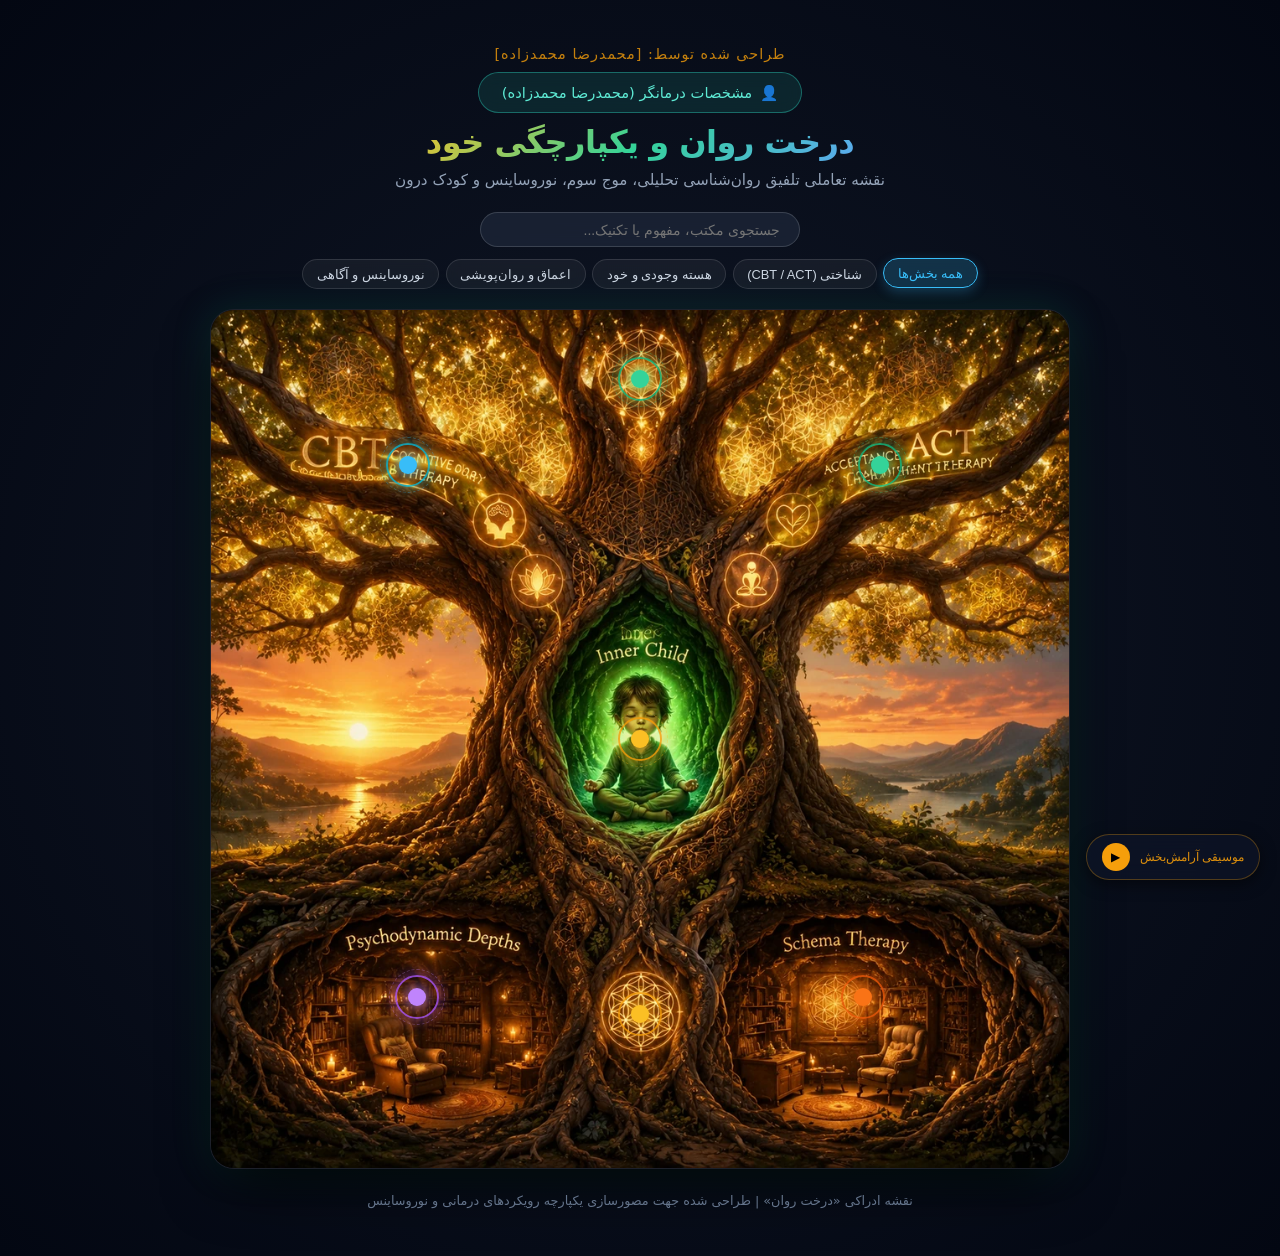
==== commit bb5d7021: "Add files via upload" ====
--- a/index.html
+++ b/index.html
@@ -1,743 +1,1120 @@
 <!DOCTYPE html>
 <html lang="fa" dir="rtl">
 <head>
-  <meta charset="UTF-8">
-  <meta name="viewport" content="width=device-width, initial-scale=1.0">
-  <meta name="description" content="نقشه مفهومی درخت روان، یکپارچگی خود، ابزارهای بالینی CBT، واژه‌نامه تخصصی و خدمات روان‌شناسی بالینی.">
-  <title>درخت روان و یکپارچگی خود | نقشه مفهومی درمان</title>
-  <style>
-    :root {
-      --gold: #f59e0b;
-      --gold-light: #fbbf24;
-      --emerald: #10b981;
-      --emerald-light: #34d399;
-      --cyan: #06b6d4;
-      --cyan-light: #22d3ee;
-      --purple: #8b5cf6;
-      --purple-light: #a78bfa;
-      --rose: #f43f5e;
-      --rose-light: #fb7185;
-      --indigo: #6366f1;
-      --bg-dark: #090d16;
-      --card-bg: rgba(15, 23, 42, 0.85);
-      --card-border: rgba(255, 255, 255, 0.1);
-      --text-main: #f8fafc;
-      --text-muted: #94a3b8;
-    }
-
-    * {
-      box-sizing: border-box;
-      margin: 0;
-      padding: 0;
-      font-family: system-ui, -apple-system, "Segoe UI", Roboto, Tahoma, sans-serif;
-    }
-
-    body {
-      background: radial-gradient(circle at 50% 20%, #1e1b4b 0%, var(--bg-dark) 80%);
-      color: var(--text-main);
-      min-height: 100vh;
-      overflow-x: hidden;
-      line-height: 1.6;
-      transition: background 0.4s ease, color 0.4s ease;
-    }
-
-    body.light-mode {
-      background: radial-gradient(circle at 50% 20%, #f1f5f9 0%, #cbd5e1 80%);
-      color: #0f172a;
-    }
-    body.light-mode .modal-card,
-    body.light-mode .controls-panel,
-    body.light-mode .quote-banner,
-    body.light-mode .clinical-tools-bar,
-    body.light-mode .journey-controller {
-      background: rgba(255, 255, 255, 0.92);
-      border-color: rgba(0, 0, 0, 0.12);
-      color: #0f172a;
-      box-shadow: 0 10px 25px rgba(0, 0, 0, 0.08);
-    }
-    body.light-mode .text-muted,
-    body.light-mode .subtitle {
-      color: #475569;
-    }
-    body.light-mode .tag-btn,
-    body.light-mode .tool-btn {
-      background: rgba(0, 0, 0, 0.05);
-      color: #1e293b;
-      border-color: rgba(0, 0, 0, 0.15);
-    }
-    body.light-mode .tag-btn.active,
-    body.light-mode .tool-btn:hover {
-      background: var(--purple);
-      color: #fff;
-    }
-
-    .top-action-bar {
-      position: fixed;
-      top: 15px;
-      left: 15px;
-      display: flex;
-      gap: 10px;
-      z-index: 100;
-    }
-    .top-action-btn {
-      background: var(--card-bg);
-      border: 1px solid var(--card-border);
-      color: var(--text-main);
-      padding: 8px 14px;
-      border-radius: 9999px;
-      cursor: pointer;
-      display: flex;
-      align-items: center;
-      gap: 6px;
-      font-size: 0.85rem;
-      backdrop-filter: blur(8px);
-      transition: all 0.2s ease;
-    }
-    .top-action-btn:hover {
-      transform: translateY(-2px);
-      border-color: var(--gold);
-    }
-
-    header {
-      text-align: center;
-      padding: 50px 20px 20px;
-    }
-    h1 {
-      font-size: 2.2rem;
-      font-weight: 800;
-      background: linear-gradient(135deg, var(--gold-light), #fff, var(--cyan-light));
-      -webkit-background-clip: text;
-      -webkit-text-fill-color: transparent;
-      margin-bottom: 8px;
-    }
-    .subtitle {
-      color: var(--text-muted);
-      font-size: 1rem;
-      max-width: 650px;
-      margin: 0 auto 16px;
-    }
-
-    .clinical-tools-bar {
-      display: flex;
-      justify-content: center;
-      flex-wrap: wrap;
-      gap: 10px;
-      margin: 15px auto;
-      max-width: 780px;
-      background: var(--card-bg);
-      padding: 8px 14px;
-      border-radius: 50px;
-      border: 1px solid var(--card-border);
-    }
-    .tool-btn {
-      background: transparent;
-      border: 1px solid var(--card-border);
-      color: var(--text-main);
-      padding: 6px 14px;
-      border-radius: 30px;
-      cursor: pointer;
-      font-size: 0.85rem;
-      transition: all 0.2s;
-    }
-    .tool-btn:hover {
-      background: var(--purple);
-      color: #fff;
-      border-color: var(--purple-light);
-    }
-
-    .controls-panel {
-      max-width: 900px;
-      margin: 10px auto 30px;
-      padding: 14px;
-      background: var(--card-bg);
-      border-radius: 16px;
-      border: 1px solid var(--card-border);
-      display: flex;
-      flex-direction: column;
-      gap: 12px;
-      backdrop-filter: blur(10px);
-    }
-    .search-input {
-      width: 100%;
-      padding: 10px 16px;
-      border-radius: 10px;
-      border: 1px solid var(--card-border);
-      background: rgba(0, 0, 0, 0.25);
-      color: inherit;
-      outline: none;
-    }
-    .search-input:focus {
-      border-color: var(--cyan);
-    }
-    .tags-container {
-      display: flex;
-      flex-wrap: wrap;
-      gap: 8px;
-      justify-content: center;
-    }
-    .tag-btn {
-      background: rgba(255, 255, 255, 0.05);
-      border: 1px solid var(--card-border);
-      color: var(--text-muted);
-      padding: 5px 12px;
-      border-radius: 20px;
-      font-size: 0.8rem;
-      cursor: pointer;
-      transition: all 0.2s;
-    }
-    .tag-btn.active, .tag-btn:hover {
-      background: var(--cyan);
-      color: #000;
-      font-weight: 600;
-      border-color: var(--cyan-light);
-    }
-
-    .tree-container {
-      position: relative;
-      max-width: 1000px;
-      margin: 0 auto 50px;
-      padding: 20px;
-    }
-    .tree-map {
-      width: 100%;
-      height: auto;
-      border-radius: 20px;
-      border: 1px solid var(--card-border);
-      box-shadow: 0 20px 50px rgba(0,0,0,0.5);
-      display: block;
-    }
-
-    .hotspot {
-      position: absolute;
-      width: 34px;
-      height: 34px;
-      transform: translate(-50%, -50%);
-      border-radius: 50%;
-      background: radial-gradient(circle, var(--gold) 30%, rgba(245, 158, 11, 0.2) 70%);
-      border: 2px solid #fff;
-      cursor: pointer;
-      box-shadow: 0 0 15px var(--gold);
-      animation: pulseHotspot 2s infinite;
-      display: flex;
-      align-items: center;
-      justify-content: center;
-      transition: all 0.3s cubic-bezier(0.175, 0.885, 0.32, 1.275);
-    }
-    .hotspot:hover {
-      transform: translate(-50%, -50%) scale(1.3);
-      z-index: 20;
-    }
-    @keyframes pulseHotspot {
-      0% { box-shadow: 0 0 0 0 rgba(245, 158, 11, 0.7); }
-      70% { box-shadow: 0 0 0 15px rgba(245, 158, 11, 0); }
-      100% { box-shadow: 0 0 0 0 rgba(245, 158, 11, 0); }
-    }
-
-    .hotspot.theme-emerald { background: radial-gradient(circle, var(--emerald) 30%, rgba(16, 185, 129, 0.2) 70%); box-shadow: 0 0 15px var(--emerald); }
-    .hotspot.theme-cyan { background: radial-gradient(circle, var(--cyan) 30%, rgba(6, 182, 212, 0.2) 70%); box-shadow: 0 0 15px var(--cyan); }
-    .hotspot.theme-purple { background: radial-gradient(circle, var(--purple) 30%, rgba(139, 92, 246, 0.2) 70%); box-shadow: 0 0 15px var(--purple); }
-    .hotspot.theme-rose { background: radial-gradient(circle, var(--rose) 30%, rgba(244, 63, 94, 0.2) 70%); box-shadow: 0 0 15px var(--rose); }
-
-    .modal-overlay {
-      position: fixed;
-      inset: 0;
-      background: rgba(0, 0, 0, 0.75);
-      backdrop-filter: blur(6px);
-      display: none;
-      align-items: center;
-      justify-content: center;
-      padding: 16px;
-      z-index: 1000;
-    }
-    .modal-overlay.active {
-      display: flex;
-    }
-    .modal-card {
-      background: #0f172a;
-      border: 1px solid var(--card-border);
-      border-radius: 20px;
-      width: 100%;
-      max-width: 600px;
-      max-height: 88vh;
-      overflow-y: auto;
-      padding: 24px;
-      position: relative;
-      box-shadow: 0 25px 50px rgba(0,0,0,0.6);
-      animation: modalSlideUp 0.3s cubic-bezier(0.16, 1, 0.3, 1);
-    }
-    @keyframes modalSlideUp {
-      from { transform: translateY(30px); opacity: 0; }
-      to { transform: translateY(0); opacity: 1; }
-    }
-    .modal-close {
-      position: absolute;
-      top: 16px;
-      left: 16px;
-      background: rgba(255, 255, 255, 0.1);
-      border: none;
-      color: inherit;
-      width: 32px;
-      height: 32px;
-      border-radius: 50%;
-      cursor: pointer;
-      font-size: 1.2rem;
-      display: flex;
-      align-items: center;
-      justify-content: center;
-      transition: background 0.2s;
-    }
-    .modal-close:hover {
-      background: rgba(255, 255, 255, 0.25);
-    }
-
-    .form-group {
-      margin-bottom: 14px;
-    }
-    .form-group label {
-      display: block;
-      font-size: 0.85rem;
-      margin-bottom: 6px;
-      color: var(--text-muted);
-    }
-    .form-control {
-      width: 100%;
-      padding: 10px;
-      border-radius: 8px;
-      border: 1px solid var(--card-border);
-      background: rgba(0, 0, 0, 0.25);
-      color: inherit;
-      font-size: 0.9rem;
-      outline: none;
-    }
-    .form-control:focus {
-      border-color: var(--gold);
-    }
-    .action-btn {
-      width: 100%;
-      padding: 12px;
-      border: none;
-      border-radius: 10px;
-      background: linear-gradient(135deg, var(--gold), #d97706);
-      color: #000;
-      font-weight: 700;
-      cursor: pointer;
-      margin-top: 10px;
-      transition: transform 0.2s;
-    }
-    .action-btn:hover {
-      transform: translateY(-2px);
-    }
-
-    .quote-banner {
-      max-width: 800px;
-      margin: 20px auto 40px;
-      padding: 20px;
-      background: var(--card-bg);
-      border: 1px solid var(--card-border);
-      border-radius: 14px;
-      text-align: center;
-      font-style: italic;
-    }
-    .quote-author {
-      margin-top: 8px;
-      font-size: 0.85rem;
-      color: var(--gold-light);
-      font-style: normal;
-    }
-
-    footer {
-      text-align: center;
-      padding: 20px;
-      color: var(--text-muted);
-      font-size: 0.85rem;
-      border-top: 1px solid var(--card-border);
-    }
-  </style>
+    <meta charset="UTF-8">
+    <meta name="viewport" content="width=device-width, initial-scale=1.0">
+    <title>درخت روان - نقشه یکپارچه روان‌درمانی و علوم اعصاب</title>
+    <style>
+        :root {
+            --gold: #f59e0b;
+            --gold-glow: rgba(245, 158, 11, 0.6);
+            --emerald: #10b981;
+            --emerald-glow: rgba(16, 185, 129, 0.6);
+            --cyan: #06b6d4;
+            --cyan-glow: rgba(6, 182, 212, 0.6);
+            --purple: #a855f7;
+            --purple-glow: rgba(168, 85, 247, 0.6);
+            --bg-dark: #080c14;
+            --card-bg: rgba(15, 23, 42, 0.88);
+            --border-color: rgba(255, 255, 255, 0.12);
+        }
+
+        * {
+            box-sizing: border-box;
+            margin: 0;
+            padding: 0;
+            user-select: none;
+        }
+
+        body {
+            background: radial-gradient(circle at center, #111827 0%, #030712 100%);
+            color: #f3f4f6;
+            font-family: system-ui, -apple-system, 'Segoe UI', Roboto, Tahoma, sans-serif;
+            min-height: 100vh;
+            display: flex;
+            flex-direction: column;
+            align-items: center;
+            padding: 1.5rem 1rem 3rem 1rem;
+            overflow-x: hidden;
+        }
+
+        /* Header */
+        header {
+            text-align: center;
+            max-width: 800px;
+            margin-bottom: 1.25rem;
+            z-index: 10;
+        }
+
+        h1 {
+            font-size: 2rem;
+            font-weight: 800;
+            background: linear-gradient(135deg, #fbbf24, #34d399, #60a5fa);
+            -webkit-background-clip: text;
+            -webkit-text-fill-color: transparent;
+            margin-bottom: 0.5rem;
+            letter-spacing: -0.5px;
+        }
+
+        p.subtitle {
+            color: #94a3b8;
+            font-size: 0.95rem;
+            line-height: 1.5;
+        }
+
+        /* Controls */
+        .controls-panel {
+            display: flex;
+            flex-wrap: wrap;
+            gap: 0.75rem;
+            justify-content: center;
+            align-items: center;
+            max-width: 900px;
+            margin-bottom: 1.25rem;
+            z-index: 10;
+            width: 100%;
+        }
+
+        .search-box {
+            position: relative;
+            flex: 1 1 240px;
+            max-width: 320px;
+        }
+
+        .search-box input {
+            width: 100%;
+            background: rgba(30, 41, 59, 0.7);
+            border: 1px solid rgba(255, 255, 255, 0.15);
+            border-radius: 9999px;
+            padding: 0.55rem 1.2rem 0.55rem 2.2rem;
+            color: #f8fafc;
+            font-size: 0.875rem;
+            backdrop-filter: blur(8px);
+            outline: none;
+            transition: all 0.25s ease;
+            text-align: right;
+            direction: rtl;
+        }
+
+        .search-box input:focus {
+            border-color: #38bdf8;
+            box-shadow: 0 0 15px rgba(56, 189, 248, 0.3);
+            background: rgba(30, 41, 59, 0.95);
+        }
+
+        .filter-tags {
+            display: flex;
+            flex-wrap: wrap;
+            gap: 0.4rem;
+            justify-content: center;
+        }
+
+        .tag-btn {
+            background: rgba(255, 255, 255, 0.05);
+            border: 1px solid rgba(255, 255, 255, 0.12);
+            color: #cbd5e1;
+            padding: 0.4rem 0.85rem;
+            border-radius: 9999px;
+            font-size: 0.8rem;
+            cursor: pointer;
+            backdrop-filter: blur(6px);
+            transition: all 0.2s cubic-bezier(0.4, 0, 0.2, 1);
+        }
+
+        .tag-btn:hover, .tag-btn.active {
+            background: rgba(56, 189, 248, 0.2);
+            border-color: #38bdf8;
+            color: #38bdf8;
+            transform: translateY(-1px);
+            box-shadow: 0 4px 12px rgba(56, 189, 248, 0.25);
+        }
+
+        /* Tree Map Container */
+        .tree-wrapper {
+            position: relative;
+            width: 100%;
+            max-width: 860px;
+            aspect-ratio: 1 / 1;
+            border-radius: 24px;
+            overflow: hidden;
+            box-shadow: 0 25px 60px -15px rgba(0, 0, 0, 0.9), 0 0 40px rgba(16, 185, 129, 0.15);
+            border: 1px solid rgba(255, 255, 255, 0.1);
+            background-color: #030712;
+            transition: transform 0.3s ease;
+        }
+
+        .tree-image {
+            width: 100%;
+            height: 100%;
+            object-fit: cover;
+            display: block;
+            pointer-events: none;
+        }
+
+        /* Hotspots */
+        .hotspot {
+            position: absolute;
+            transform: translate(-50%, -50%);
+            width: 44px;
+            height: 44px;
+            border-radius: 50%;
+            cursor: pointer;
+            display: flex;
+            align-items: center;
+            justify-content: center;
+            z-index: 20;
+            outline: none;
+            transition: transform 0.2s ease, opacity 0.3s ease;
+        }
+
+        .hotspot:hover {
+            transform: translate(-50%, -50%) scale(1.18);
+        }
+
+        .hotspot.dimmed {
+            opacity: 0.2;
+            pointer-events: none;
+        }
+
+        .hotspot-center {
+            width: 18px;
+            height: 18px;
+            border-radius: 50%;
+            background: white;
+            box-shadow: 0 0 12px white;
+            position: relative;
+            z-index: 2;
+            transition: all 0.3s ease;
+        }
+
+        .hotspot-ring {
+            position: absolute;
+            top: 0;
+            left: 0;
+            right: 0;
+            bottom: 0;
+            border-radius: 50%;
+            border: 2px solid white;
+            animation: pulseRing 2.2s cubic-bezier(0.215, 0.61, 0.355, 1) infinite;
+            opacity: 0.8;
+            pointer-events: none;
+        }
+
+        .hotspot-ring-2 {
+            position: absolute;
+            top: -6px;
+            left: -6px;
+            right: -6px;
+            bottom: -6px;
+            border-radius: 50%;
+            border: 1.5px dashed white;
+            animation: rotateRing 10s linear infinite;
+            opacity: 0.5;
+            pointer-events: none;
+        }
+
+        /* Color variations for hotspots */
+        .hotspot[data-theme="gold"] .hotspot-center { background: #fbbf24; box-shadow: 0 0 14px #fbbf24; }
+        .hotspot[data-theme="gold"] .hotspot-ring { border-color: #f59e0b; box-shadow: 0 0 15px rgba(245, 158, 11, 0.6); }
+        .hotspot[data-theme="gold"] .hotspot-ring-2 { border-color: rgba(251, 191, 36, 0.6); }
+
+        .hotspot[data-theme="emerald"] .hotspot-center { background: #34d399; box-shadow: 0 0 14px #34d399; }
+        .hotspot[data-theme="emerald"] .hotspot-ring { border-color: #10b981; box-shadow: 0 0 15px rgba(16, 185, 129, 0.6); }
+        .hotspot[data-theme="emerald"] .hotspot-ring-2 { border-color: rgba(52, 211, 153, 0.6); }
+
+        .hotspot[data-theme="cyan"] .hotspot-center { background: #38bdf8; box-shadow: 0 0 14px #38bdf8; }
+        .hotspot[data-theme="cyan"] .hotspot-ring { border-color: #06b6d4; box-shadow: 0 0 15px rgba(6, 182, 212, 0.6); }
+        .hotspot[data-theme="cyan"] .hotspot-ring-2 { border-color: rgba(56, 189, 248, 0.6); }
+
+        .hotspot[data-theme="purple"] .hotspot-center { background: #c084fc; box-shadow: 0 0 14px #c084fc; }
+        .hotspot[data-theme="purple"] .hotspot-ring { border-color: #a855f7; box-shadow: 0 0 15px rgba(168, 85, 247, 0.6); }
+        .hotspot[data-theme="purple"] .hotspot-ring-2 { border-color: rgba(192, 132, 252, 0.6); }
+
+        .hotspot[data-theme="amber"] .hotspot-center { background: #f97316; box-shadow: 0 0 14px #f97316; }
+        .hotspot[data-theme="amber"] .hotspot-ring { border-color: #ea580c; box-shadow: 0 0 15px rgba(234, 88, 12, 0.6); }
+        .hotspot[data-theme="amber"] .hotspot-ring-2 { border-color: rgba(249, 115, 22, 0.6); }
+
+        /* Tooltip */
+        .hotspot-tooltip {
+            position: absolute;
+            bottom: 125%;
+            left: 50%;
+            transform: translateX(-50%) translateY(6px);
+            background: rgba(15, 23, 42, 0.95);
+            border: 1px solid rgba(255, 255, 255, 0.2);
+            color: #fff;
+            padding: 0.35rem 0.75rem;
+            border-radius: 8px;
+            font-size: 0.78rem;
+            white-space: nowrap;
+            opacity: 0;
+            pointer-events: none;
+            transition: all 0.2s cubic-bezier(0.4, 0, 0.2, 1);
+            backdrop-filter: blur(10px);
+            box-shadow: 0 8px 20px rgba(0,0,0,0.6);
+            z-index: 30;
+        }
+
+        .hotspot:hover .hotspot-tooltip {
+            opacity: 1;
+            transform: translateX(-50%) translateY(0);
+        }
+
+        /* Animations */
+        @keyframes pulseRing {
+            0% {
+                transform: scale(0.65);
+                opacity: 1;
+            }
+            100% {
+                transform: scale(1.75);
+                opacity: 0;
+            }
+        }
+
+        @keyframes rotateRing {
+            from { transform: rotate(0deg); }
+            to { transform: rotate(360deg); }
+        }
+
+        /* Modal */
+        .modal-overlay {
+            position: fixed;
+            top: 0;
+            left: 0;
+            right: 0;
+            bottom: 0;
+            background: rgba(0, 0, 0, 0.75);
+            backdrop-filter: blur(12px);
+            display: flex;
+            justify-content: center;
+            align-items: center;
+            padding: 1rem;
+            z-index: 100;
+            opacity: 0;
+            pointer-events: none;
+            transition: opacity 0.3s ease;
+        }
+
+        .modal-overlay.active {
+            opacity: 1;
+            pointer-events: auto;
+        }
+
+        .modal-card {
+            background: var(--card-bg);
+            border: 1px solid var(--border-color);
+            border-radius: 20px;
+            max-width: 580px;
+            width: 100%;
+            max-height: 88vh;
+            overflow-y: auto;
+            padding: 1.75rem;
+            position: relative;
+            transform: scale(0.92) translateY(15px);
+            transition: all 0.3s cubic-bezier(0.34, 1.56, 0.64, 1);
+            box-shadow: 0 25px 60px rgba(0,0,0,0.8), 0 0 35px rgba(56, 189, 248, 0.2);
+            direction: rtl;
+        }
+
+        .modal-overlay.active .modal-card {
+            transform: scale(1) translateY(0);
+        }
+
+        .close-btn {
+            position: absolute;
+            top: 1.2rem;
+            left: 1.2rem;
+            background: rgba(255, 255, 255, 0.1);
+            border: none;
+            color: #cbd5e1;
+            width: 32px;
+            height: 32px;
+            border-radius: 50%;
+            cursor: pointer;
+            display: flex;
+            align-items: center;
+            justify-content: center;
+            font-size: 1.1rem;
+            transition: all 0.2s;
+        }
+
+        .close-btn:hover {
+            background: rgba(239, 68, 68, 0.3);
+            color: #ef4444;
+            transform: rotate(90deg);
+        }
+
+        .modal-badge {
+            display: inline-block;
+            padding: 0.25rem 0.75rem;
+            border-radius: 9999px;
+            font-size: 0.75rem;
+            font-weight: 700;
+            letter-spacing: 0.5px;
+            margin-bottom: 0.75rem;
+            border: 1px solid rgba(255, 255, 255, 0.2);
+        }
+
+        .modal-title {
+            font-size: 1.45rem;
+            font-weight: 800;
+            color: #f8fafc;
+            margin-bottom: 0.35rem;
+        }
+
+        .modal-latin {
+            font-size: 0.85rem;
+            color: #94a3b8;
+            font-family: monospace;
+            margin-bottom: 1.25rem;
+        }
+
+        .modal-section {
+            margin-bottom: 1.2rem;
+        }
+
+        .modal-section-title {
+            font-size: 0.95rem;
+            font-weight: 700;
+            color: #38bdf8;
+            margin-bottom: 0.4rem;
+            display: flex;
+            align-items: center;
+            gap: 0.4rem;
+        }
+
+        .modal-section p {
+            font-size: 0.88rem;
+            line-height: 1.7;
+            color: #cbd5e1;
+            text-align: justify;
+        }
+
+        .key-concepts {
+            display: flex;
+            flex-wrap: wrap;
+            gap: 0.45rem;
+            margin-top: 0.5rem;
+        }
+
+        .concept-pill {
+            background: rgba(255, 255, 255, 0.06);
+            border: 1px solid rgba(255, 255, 255, 0.1);
+            color: #e2e8f0;
+            padding: 0.25rem 0.6rem;
+            border-radius: 6px;
+            font-size: 0.75rem;
+        }
+
+        /* Footer info */
+        footer {
+            margin-top: 1.5rem;
+            color: #64748b;
+            font-size: 0.8rem;
+            text-align: center;
+            z-index: 10;
+        }
+
+        /* Responsive adjustments */
+        @media (max-width: 640px) {
+            h1 { font-size: 1.5rem; }
+            .hotspot { width: 36px; height: 36px; }
+            .hotspot-center { width: 14px; height: 14px; }
+            .modal-card { padding: 1.25rem; }
+        }
+                /* استایل اختصاصی دکمه و مودال مشخصات درمانگر */
+        .profile-btn-wrap {
+            margin-top: 1.2rem;
+            display: flex;
+            justify-content: center;
+        }
+        .profile-btn {
+            display: inline-flex;
+            align-items: center;
+            gap: 8px;
+            padding: 0.65rem 1.4rem;
+            background: rgba(45, 212, 191, 0.12);
+            border: 1px solid rgba(45, 212, 191, 0.4);
+            border-radius: 999px;
+            color: #5eead4;
+            font-family: inherit;
+            font-size: 0.92rem;
+            font-weight: 500;
+            cursor: pointer;
+            transition: all 0.3s ease;
+            backdrop-filter: blur(8px);
+        }
+        .profile-btn:hover {
+            background: rgba(45, 212, 191, 0.25);
+            border-color: rgba(45, 212, 191, 0.7);
+            transform: translateY(-2px);
+            box-shadow: 0 6px 20px rgba(45, 212, 191, 0.25);
+            color: #ffffff;
+        }
+        .profile-card {
+            max-width: 480px !important;
+            width: 90%;
+            text-align: center;
+        }
+        .profile-avatar {
+            width: 76px;
+            height: 76px;
+            margin: 0 auto 0.9rem;
+            border-radius: 50%;
+            display: flex;
+            align-items: center;
+            justify-content: center;
+            font-size: 2.2rem;
+            background: linear-gradient(135deg, rgba(45, 212, 191, 0.2), rgba(250, 204, 21, 0.15));
+            border: 2px solid rgba(45, 212, 191, 0.5);
+            box-shadow: 0 0 20px rgba(45, 212, 191, 0.2);
+        }
+        .profile-name {
+            font-size: 1.35rem;
+            font-weight: 700;
+            color: #f1f5f9;
+            margin-bottom: 0.25rem;
+        }
+        .profile-title {
+            color: #2dd4bf;
+            font-size: 0.95rem;
+            font-weight: 500;
+            margin-bottom: 1.2rem;
+        }
+        .profile-info-list {
+            display: flex;
+            flex-direction: column;
+            gap: 0.65rem;
+            text-align: right;
+            margin-bottom: 1.2rem;
+        }
+        .profile-info-item {
+            display: flex;
+            justify-content: space-between;
+            align-items: center;
+            gap: 1rem;
+            padding: 0.75rem 1rem;
+            background: rgba(255, 255, 255, 0.04);
+            border: 1px solid rgba(255, 255, 255, 0.08);
+            border-radius: 12px;
+            font-size: 0.88rem;
+        }
+        .profile-info-item .lbl {
+            color: #94a3b8;
+            white-space: nowrap;
+        }
+        .profile-info-item .val {
+            color: #f8fafc;
+            font-weight: 600;
+        }
+        .profile-phone-btn {
+            display: inline-flex;
+            align-items: center;
+            justify-content: center;
+            gap: 8px;
+            width: 100%;
+            padding: 0.8rem 1.2rem;
+            background: linear-gradient(135deg, #0d9488, #14b8a6);
+            color: #ffffff;
+            font-weight: 700;
+            font-size: 0.95rem;
+            border-radius: 12px;
+            text-decoration: none;
+            transition: all 0.3s ease;
+            box-shadow: 0 4px 15px rgba(20, 184, 166, 0.3);
+        }
+        .profile-phone-btn:hover {
+            transform: translateY(-2px);
+            box-shadow: 0 8px 25px rgba(20, 184, 166, 0.5);
+            background: linear-gradient(135deg, #14b8a6, #2dd4bf);
+        }
+        .profile-avatar-img {
+            width: 84px;
+            height: 84px;
+            margin: 0 auto 0.9rem;
+            border-radius: 50%;
+            object-fit: cover;
+            display: block;
+            border: 2px solid rgba(45, 212, 191, 0.7);
+            box-shadow: 0 0 20px rgba(45, 212, 191, 0.3);
+        }
+        /* اصلاح دکمه بستن مودال پروفایل */
+        .profile-card .close-btn {
+            position: absolute;
+            top: 14px;
+            left: 14px;
+            width: 32px;
+            height: 32px;
+            border-radius: 50%;
+            background: rgba(255, 255, 255, 0.08);
+            border: 1px solid rgba(255, 255, 255, 0.15);
+            color: #94a3b8;
+            font-size: 1.2rem;
+            display: flex;
+            align-items: center;
+            justify-content: center;
+            cursor: pointer;
+            transition: all 0.2s ease;
+        }
+        .profile-card .close-btn:hover {
+            background: rgba(239, 68, 68, 0.2);
+            color: #ef4444;
+            border-color: rgba(239, 68, 68, 0.4);
+        }
+
+        /* بخش شبکه‌های اجتماعی */
+        .social-section-title {
+            font-size: 0.85rem;
+            color: #94a3b8;
+            margin: 1.2rem 0 0.6rem;
+            text-align: center;
+        }
+        .social-buttons-wrapper {
+            display: flex;
+            justify-content: center;
+            gap: 14px;
+            margin-bottom: 0.5rem;
+        }
+        .social-icon-btn {
+            width: 46px;
+            height: 46px;
+            border-radius: 12px;
+            border: 1px solid rgba(255, 255, 255, 0.12);
+            background: rgba(255, 255, 255, 0.04);
+            display: flex;
+            align-items: center;
+            justify-content: center;
+            cursor: pointer;
+            transition: all 0.3s cubic-bezier(0.4, 0, 0.2, 1);
+            color: #f1f5f9;
+        }
+        .social-icon-btn:hover {
+            transform: translateY(-3px);
+        } 
+        .social-icon-btn.btn-instagram:hover {
+            background: radial-gradient(circle at 30% 107%, #fdf497 0%, #fdf497 5%, #fd5949 45%, #d6249f 60%, #285AEB 90%);
+            border-color: transparent;
+            color: #fff;
+            box-shadow: 0 4px 15px rgba(214, 36, 159, 0.4);
+        }
+
+        .social-icon-btn.btn-telegram:hover {
+            background: #229ED9;
+            border-color: #229ED9;
+            color: #fff;
+            box-shadow: 0 4px 15px rgba(34, 158, 217, 0.4);
+        }
+
+        .social-icon-btn.btn-whatsapp:hover {
+            background: #25D366;
+            border-color: #25D366;
+            color: #fff;
+            box-shadow: 0 4px 15px rgba(37, 211, 102, 0.4);
+        }
+
+        /* کادر پیش‌نمایش آیدی و ارجاع */
+        .social-detail-box {
+            display: none;
+            background: rgba(15, 23, 42, 0.95);
+            border: 1px solid rgba(45, 212, 191, 0.4);
+            border-radius: 12px;
+            padding: 0.85rem;
+            margin-top: 0.8rem;
+            backdrop-filter: blur(10px);
+            text-align: center;
+            animation: fadeInModal 0.25s ease-out forwards;
+        }
+        .social-detail-box.show {
+            display: block;
+        }
+        .social-detail-title {
+            font-size: 0.8rem;
+            color: #94a3b8;
+            margin-bottom: 0.3rem;
+        }
+        .social-detail-id {
+            font-size: 1.05rem;
+            font-weight: 700;
+            color: #38bdf8;
+            direction: ltr;
+            letter-spacing: 0.8px;
+            margin-bottom: 0.75rem;
+            font-family: monospace, sans-serif;
+        }
+        .social-action-btn {
+            display: inline-flex;
+            align-items: center;
+            justify-content: center;
+            gap: 6px;
+            width: 100%;
+            padding: 0.55rem;
+            border-radius: 8px;
+            background: rgba(45, 212, 191, 0.15);
+            border: 1px solid rgba(45, 212, 191, 0.4);
+            color: #5eead4;
+            font-size: 0.85rem;
+            font-weight: 600;
+            text-decoration: none;
+            transition: all 0.2s ease;
+        }
+        .social-action-btn:hover {
+            background: #0d9488;
+            color: #ffffff;
+        }
+
+    </style>
 </head>
 <body>
 
-  <!-- دکمه‌های شناور بالا -->
-  <div class="top-action-bar">
-    <button id="themeToggleBtn" class="top-action-btn" aria-label="تغییر تم">
-      <span id="themeIcon">☀️</span> تم طبیعت
-    </button>
-    <button id="profileBtn" class="top-action-btn" aria-label="پروفایل درمانگر">
-      <span>👤</span> درمانگر
-    </button>
-  </div>
-
-  <header>
-    <h1>درخت روان و یکپارچگی خود</h1>
-    <p class="subtitle">نقشه‌ی بالینی رویکردهای درمانی: از ریشه‌های شناختی و بدنی تا تاج خودشکوفایی و یکپارچگی ابعاد خود</p>
-
-    <div class="clinical-tools-bar">
-      <button id="openCbtBtn" class="tool-btn">📝 فرم ثبت افکار CBT</button>
-      <button id="openGlossaryBtn" class="tool-btn">📚 واژه‌نامه تخصصی</button>
-      <button id="openIntakeBtn" class="tool-btn">📋 رزرو و شرح‌حال</button>
-      <button id="profileBtnMain" class="tool-btn">👤 معرفی درمانگر</button>
+    <!-- بخش نام و امضای نویسنده (اضافه شده) -->
+    <div style="width: 100%; text-align: center; padding-top: 20px; margin-bottom: -10px;">
+        <span style="color: var(--gold); font-size: 0.9rem; letter-spacing: 1px; opacity: 0.8; font-weight: 300;">
+            طراحی شده توسط: [محمدرضا محمدزاده]
+        </span>
     </div>
-  </header>
-
-  <main>
-    <section class="controls-panel">
-      <input type="text" id="searchInput" class="search-input" placeholder="جستجو در رویکردها، مفاهیم یا کلیدواژه‌ها..." aria-label="جستجوی مفاهیم">
-      <div class="tags-container">
-        <button class="tag-btn active" data-filter="all">همه ابعاد</button>
-        <button class="tag-btn" data-filter="cognitive">شناختی-رفتاری</button>
-        <button class="tag-btn" data-filter="schema">طرحواره‌درمانی</button>
-        <button class="tag-btn" data-filter="depth">روان‌پویشی (ISTDP)</button>
-        <button class="tag-btn" data-filter="attachment">دلبستگی و روابط</button>
-        <button class="tag-btn" data-filter="mandala">یکپارچگی خود</button>
-      </div>
-    </section>
-
-    <section class="tree-container">
-      <svg class="tree-map" viewBox="0 0 1000 650" style="background: rgba(15, 23, 42, 0.6);">
-        <path d="M500,600 C500,450 420,380 420,250 C420,150 480,100 500,80 C520,100 580,150 580,250 C580,380 500,450 500,600 Z" fill="none" stroke="rgba(245, 158, 11, 0.3)" stroke-width="6"/>
-        <circle cx="500" cy="550" r="14" fill="var(--emerald)" opacity="0.8"/>
-        <circle cx="380" cy="420" r="14" fill="var(--cyan)" opacity="0.8"/>
-        <circle cx="620" cy="420" r="14" fill="var(--purple)" opacity="0.8"/>
-        <circle cx="340" cy="240" r="14" fill="var(--rose)" opacity="0.8"/>
-        <circle cx="660" cy="240" r="14" fill="var(--gold)" opacity="0.8"/>
-        <circle cx="500" cy="120" r="18" fill="var(--indigo)" opacity="0.9"/>
-      </svg>
-
-      <button class="hotspot theme-emerald" style="top: 85%; left: 50%;" data-id="cbt" aria-label="ریشه‌های رفتاری شناختی"></button>
-      <button class="hotspot theme-cyan" style="top: 65%; left: 38%;" data-id="schema" aria-label="تنه و طرحواره‌ها"></button>
-      <button class="hotspot theme-purple" style="top: 65%; left: 62%;" data-id="istdp" aria-label="پویشی فشرده کوتاه‌مدت"></button>
-      <button class="hotspot theme-rose" style="top: 38%; left: 34%;" data-id="attachment" aria-label="دلبستگی و موضوعات درون‌روانی"></button>
-      <button class="hotspot theme-gold" style="top: 38%; left: 66%;" data-id="act" aria-label="پذیرش و تعهد"></button>
-      <button class="hotspot theme-purple" style="top: 18%; left: 50%;" data-id="mandala" aria-label="تاج یکپارچگی خود"></button>
-    </section>
-
-    <section class="quote-banner">
-      <p id="quoteText">«آگاهی از چرخه افکار و هیجانات، نخستین گام در بازسازی واقعیت روانی است.»</p>
-      <div id="quoteAuthor" class="quote-author">— بینش بالینی</div>
-    </section>
-  </main>
-
-  <!-- مودال ثبت افکار CBT -->
-  <div id="cbtModal" class="modal-overlay" role="dialog" aria-modal="true" aria-labelledby="cbtTitle">
-    <div class="modal-card">
-      <button class="modal-close" aria-label="بستن پنجره">&times;</button>
-      <h3 id="cbtTitle" style="color: var(--gold); margin-bottom: 16px;">📝 جدول ثبت افکار ناکارآمد (CBT)</h3>
-      <div class="form-group">
-        <label for="cbtSituation">موقعیت و محرک فعال‌ساز:</label>
-        <textarea id="cbtSituation" class="form-control" rows="2" placeholder="چه اتفاقی افتاد؟ کجا و با چه کسی بودید؟"></textarea>
-      </div>
-      <div class="form-group">
-        <label for="cbtThought">فکر خودکار منفی:</label>
-        <textarea id="cbtThought" class="form-control" rows="2" placeholder="دقیقاً چه فکری در آن لحظه از ذهن شما گذشت؟"></textarea>
-      </div>
-      <div class="form-group">
-        <label for="cbtDistortion">خطای شناختی اصلی:</label>
-        <select id="cbtDistortion" class="form-control">
-          <option value="تفکر همه یا هیچ">تفکر همه یا هیچ (سیاه و سفید)</option>
-          <option value="تعمیم مبالغه‌آمیز">تعمیم مبالغه‌آمیز</option>
-          <option value="فیلتر ذهنی منفی">فیلتر ذهنی منفی</option>
-          <option value="نتیجه‌گیری شتاب‌زده">نتیجه‌گیری شتاب‌زده (ذهن‌خوانی / پیش‌گویی)</option>
-          <option value="درشت‌نمایی یا کوچک‌نمایی">درشت‌نمایی / فاجعه‌سازی</option>
-          <option value="بایدها و نبایدها">گزاره‌های «باید» و «نباید»</option>
-          <option value="شخصی‌سازی">شخصی‌سازی و سرزنش</option>
-        </select>
-      </div>
-      <div class="form-group">
-        <label for="cbtAlternative">پاسخ منطقی و دیدگاه جایگزین:</label>
-        <textarea id="cbtAlternative" class="form-control" rows="2" placeholder="یک مشاهده‌گر واقع‌بین چه برداشتی از این موقعیت دارد؟"></textarea>
-      </div>
-      <button id="copyCbtResult" class="action-btn">📋 کپی ساختاریافته تحلیل برای پرونده / درمانگر</button>
+        <div class="profile-btn-wrap">
+            <button id="profileBtn" class="profile-btn">
+                <span>👤</span>
+                <span>مشخصات درمانگر (محمدرضا محمدزاده)</span>
+            </button>
+        </div>
+
+    <header>
+        <h1 style="margin-top: 10px;">درخت روان و یکپارچگی خود</h1>
+        <p class="subtitle">نقشه تعاملی تلفیق روان‌شناسی تحلیلی، موج سوم، نوروساینس و کودک درون</p>
+    </header>
+    
+    <div class="controls-panel">
+        <div class="search-box">
+            <input type="text" id="searchInput" placeholder="جستجوی مکتب، مفهوم یا تکنیک...">
+        </div>
+        <div class="filter-tags">
+            <button class="tag-btn active" data-filter="all">همه بخش‌ها</button>
+            <button class="tag-btn" data-filter="cognitive">شناختی (CBT / ACT)</button>
+            <button class="tag-btn" data-filter="core">هسته وجودی و خود</button>
+            <button class="tag-btn" data-filter="depth">اعماق و روان‌پویشی</button>
+            <button class="tag-btn" data-filter="neuro">نوروساینس و آگاهی</button>
+        </div>
     </div>
-  </div>
-
-  <!-- مودال واژه‌نامه تخصصی -->
-  <div id="glossaryModal" class="modal-overlay" role="dialog" aria-modal="true" aria-labelledby="glossaryTitle">
-    <div class="modal-card">
-      <button class="modal-close" aria-label="بستن پنجره">&times;</button>
-      <h3 id="glossaryTitle" style="color: var(--cyan); margin-bottom: 16px;">📚 واژه‌نامه تخصصی مفاهیم</h3>
-      <input type="text" id="glossarySearch" class="form-control" placeholder="جستجو در اصطلاحات..." style="margin-bottom: 12px;">
-      <div id="glossaryList" style="max-height: 350px; overflow-y: auto; display: flex; flex-direction: column; gap: 10px;"></div>
+
+    <div class="tree-wrapper" id="treeContainer">
+        <img class="tree-image" src="[data-uri]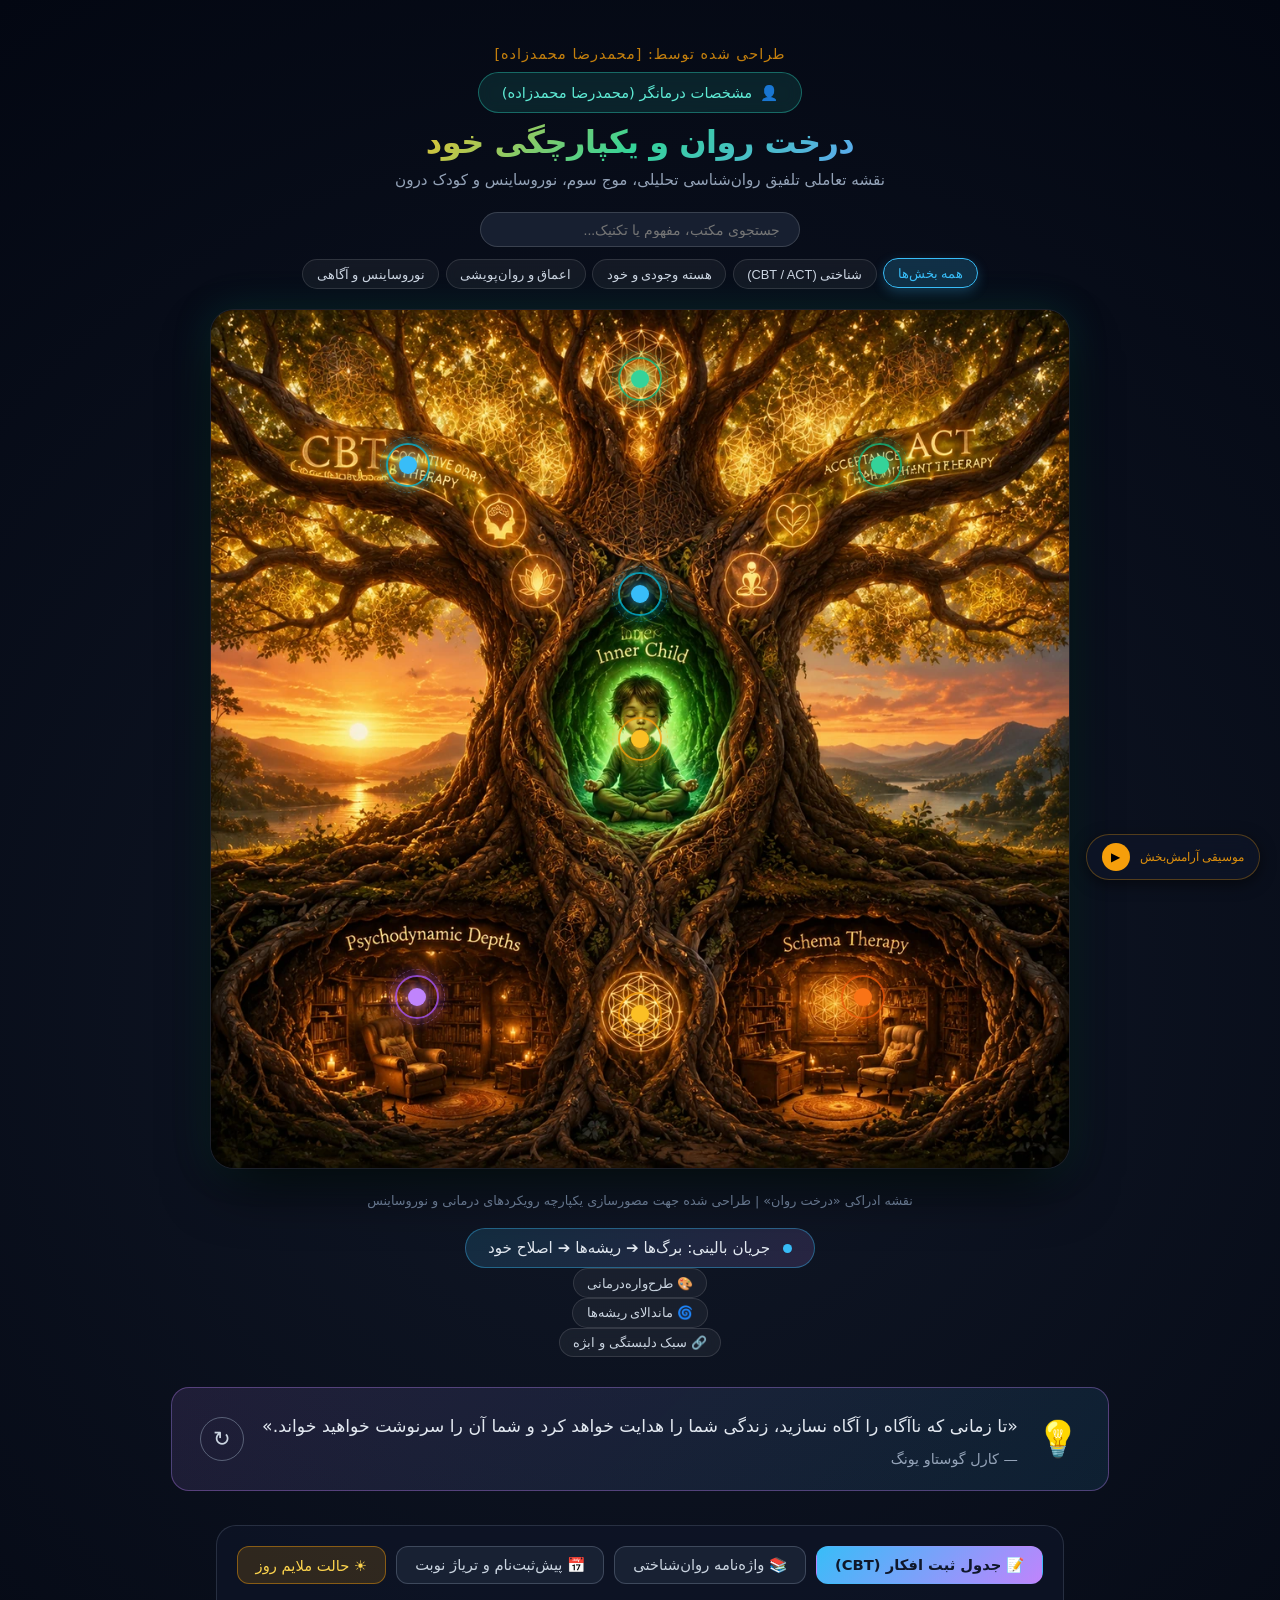
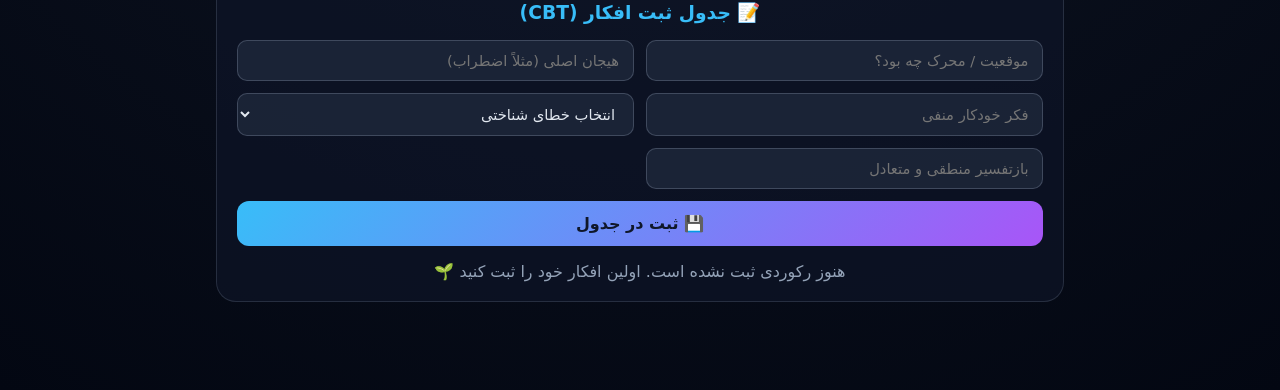
==== commit 83145888: "Update index.html" ====
--- a/index.html
+++ b/index.html
@@ -663,7 +663,319 @@
             color: #ffffff;
         }
 
-    </style>
+            /* ===== حالت ملایم روز (Day Theme) ===== */
+        :root {
+            --day-bg: #f8fafc;
+            --day-text: #1e293b;
+            --day-card: rgba(255, 255, 255, 0.85);
+            --day-border: rgba(30, 41, 59, 0.12);
+        }
+        body.light-mode {
+            background: #f8fafc;
+            color: #1e293b;
+        }
+        body.light-mode .card,
+        body.light-mode .modal-content,
+        body.light-mode .tool-content-panel {
+            background: var(--day-card);
+            border-color: var(--day-border);
+            color: var(--day-text);
+        }
+        body.light-mode .hotspot-tooltip {
+            background: rgba(255, 255, 255, 0.95);
+            color: #1e293b;
+            border: 1px solid var(--day-border);
+        }
+        body.light-mode .filter-tags,
+        body.light-mode .tags-cloud,
+        body.light-mode footer,
+        body.light-mode .tools-navbar {
+            background: rgba(241, 245, 249, 0.9);
+            color: #1e293b;
+        }
+        body.light-mode h1, body.light-mode h2, body.light-mode h3 {
+            color: #0f172a;
+        }
+
+        /* ===== جریان بالینی (Healing Cycle) ===== */
+        .healing-path-overlay {
+            position: absolute;
+            inset: 0;
+            z-index: 4;
+            pointer-events: none;
+            opacity: 0;
+            transition: opacity 0.6s ease;
+        }
+        .healing-path-overlay.active {
+            opacity: 1;
+        }
+        #cycleFlowPath {
+            fill: none;
+            stroke: url(#treeFlowGrad);
+            stroke-width: 1.2;
+            stroke-dasharray: 6 4;
+            animation: flowDash 2s linear infinite;
+        }
+        @keyframes flowDash {
+            to { stroke-dashoffset: -20; }
+        }
+        .cycle-indicator-bar {
+            text-align: center;
+            margin: 20px auto 0;
+        }
+        .action-pill-btn {
+            background: linear-gradient(135deg, rgba(56, 189, 248, 0.15), rgba(192, 132, 252, 0.15));
+            border: 1px solid rgba(56, 189, 248, 0.4);
+            color: #e2e8f0;
+            padding: 10px 22px;
+            border-radius: 999px;
+            cursor: pointer;
+            font-family: inherit;
+            font-size: 0.95rem;
+            transition: all 0.3s ease;
+        }
+        .action-pill-btn:hover {
+            background: rgba(56, 189, 248, 0.25);
+            box-shadow: 0 0 18px rgba(56, 189, 248, 0.4);
+        }
+        .pulse-dot {
+            display: inline-block;
+            width: 9px;
+            height: 9px;
+            border-radius: 50%;
+            background: #38bdf8;
+            margin-inline-end: 8px;
+            animation: pulseDot 1.4s ease-in-out infinite;
+        }
+        @keyframes pulseDot {
+            0%, 100% { transform: scale(1); opacity: 1; }
+            50% { transform: scale(1.6); opacity: 0.5; }
+        }
+
+        /* ===== بنر بینش (Insight Banner) ===== */
+        .insight-banner {
+            display: flex;
+            align-items: center;
+            gap: 18px;
+            max-width: 960px;
+            margin: 30px auto 10px;
+            padding: 22px 28px;
+            background: linear-gradient(135deg, rgba(192, 132, 252, 0.12), rgba(56, 189, 248, 0.10));
+            border: 1px solid rgba(192, 132, 252, 0.35);
+            border-radius: 18px;
+        }
+        .insight-icon {
+            font-size: 2.2rem;
+            flex-shrink: 0;
+        }
+        .insight-content {
+            flex: 1;
+        }
+        .insight-content blockquote {
+            margin: 0 0 6px;
+            font-size: 1.08rem;
+            line-height: 1.9;
+            color: #e2e8f0;
+        }
+        .insight-content cite {
+            font-size: 0.9rem;
+            color: #94a3b8;
+            font-style: normal;
+        }
+        .next-quote-btn {
+            background: transparent;
+            border: 1px solid rgba(148, 163, 184, 0.5);
+            color: #cbd5e1;
+            width: 44px;
+            height: 44px;
+            border-radius: 50%;
+            font-size: 1.3rem;
+            cursor: pointer;
+            flex-shrink: 0;
+            transition: all 0.3s ease;
+        }
+        .next-quote-btn:hover {
+            border-color: #38bdf8;
+            color: #38bdf8;
+            transform: rotate(45deg);
+        }
+        body.light-mode .insight-content blockquote { color: #1e293b; }
+
+        /* ===== شبکه ابزارهای بالینی ===== */
+        .clinical-tools-grid {
+            max-width: 960px;
+            margin: 24px auto 40px;
+            background: rgba(15, 23, 42, 0.6);
+            border: 1px solid rgba(148, 163, 184, 0.2);
+            border-radius: 20px;
+            padding: 20px;
+        }
+        .tools-navbar {
+            display: flex;
+            flex-wrap: wrap;
+            gap: 10px;
+            justify-content: center;
+            margin-bottom: 18px;
+        }
+        .tool-tab-btn {
+            background: rgba(30, 41, 59, 0.7);
+            border: 1px solid rgba(148, 163, 184, 0.3);
+            color: #cbd5e1;
+            padding: 9px 18px;
+            border-radius: 12px;
+            cursor: pointer;
+            font-family: inherit;
+            font-size: 0.92rem;
+            transition: all 0.3s ease;
+        }
+        .tool-tab-btn:hover { border-color: #38bdf8; }
+        .tool-tab-btn.active {
+            background: linear-gradient(135deg, #38bdf8, #c084fc);
+            color: #0f172a;
+            border-color: transparent;
+            font-weight: bold;
+        }
+        .theme-toggle-btn {
+            background: rgba(245, 158, 11, 0.15);
+            border: 1px solid rgba(245, 158, 11, 0.45);
+            color: #fcd34d;
+            padding: 9px 18px;
+            border-radius: 12px;
+            cursor: pointer;
+            font-family: inherit;
+            font-size: 0.92rem;
+            transition: all 0.3s ease;
+        }
+        .theme-toggle-btn:hover { background: rgba(245, 158, 11, 0.3); }
+        .tool-content-panel {
+            display: none;
+        }
+        .tool-content-panel.active {
+            display: block;
+            animation: fadeInTool 0.5s ease;
+        }
+        @keyframes fadeInTool {
+            from { opacity: 0; transform: translateY(10px); }
+            to { opacity: 1; transform: translateY(0); }
+        }
+        .tool-content-panel h3 {
+            text-align: center;
+            color: #38bdf8;
+            margin: 4px 0 16px;
+        }
+        .thought-form-grid {
+            display: grid;
+            grid-template-columns: repeat(2, 1fr);
+            gap: 12px;
+        }
+        .thought-form-grid input,
+        .thought-form-grid select,
+        .appointment-form input,
+        .appointment-form select,
+        .appointment-form textarea,
+        .tool-search-box {
+            background: rgba(30, 41, 59, 0.8);
+            border: 1px solid rgba(148, 163, 184, 0.3);
+            border-radius: 10px;
+            color: #e2e8f0;
+            padding: 11px 14px;
+            font-family: inherit;
+            font-size: 0.92rem;
+            outline: none;
+            transition: border-color 0.3s ease;
+            width: 100%;
+            box-sizing: border-box;
+        }
+        .thought-form-grid input:focus,
+        .appointment-form input:focus,
+        .appointment-form select:focus,
+        .appointment-form textarea:focus,
+        .tool-search-box:focus {
+            border-color: #38bdf8;
+        }
+        .btn-save-record, .btn-submit-triage {
+            grid-column: span 2;
+            background: linear-gradient(135deg, #38bdf8, #a855f7);
+            border: none;
+            color: #0f172a;
+            font-weight: bold;
+            padding: 13px;
+            border-radius: 12px;
+            cursor: pointer;
+            font-family: inherit;
+            font-size: 1rem;
+            transition: transform 0.2s ease, box-shadow 0.2s ease;
+        }
+        .btn-save-record:hover, .btn-submit-triage:hover {
+            transform: translateY(-2px);
+            box-shadow: 0 8px 24px rgba(56, 189, 248, 0.35);
+        }
+        .records-display-area {
+            margin-top: 16px;
+            display: grid;
+            gap: 10px;
+        }
+        .record-item-card {
+            background: rgba(30, 41, 59, 0.7);
+            border: 1px solid rgba(148, 163, 184, 0.25);
+            border-inline-start: 4px solid #38bdf8;
+            border-radius: 12px;
+            padding: 12px 16px;
+            font-size: 0.9rem;
+            line-height: 1.8;
+            display: flex;
+            justify-content: space-between;
+            align-items: center;
+            gap: 10px;
+        }
+        .record-item-card button {
+            background: rgba(239, 68, 68, 0.15);
+            border: 1px solid rgba(239, 68, 68, 0.4);
+            color: #fca5a5;
+            border-radius: 8px;
+            padding: 5px 12px;
+            cursor: pointer;
+            font-family: inherit;
+            flex-shrink: 0;
+        }
+        .glossary-items-grid {
+            display: grid;
+            grid-template-columns: repeat(auto-fill, minmax(260px, 1fr));
+            gap: 14px;
+            margin-top: 14px;
+        }
+        .glossary-card {
+            background: rgba(30, 41, 59, 0.7);
+            border: 1px solid rgba(148, 163, 184, 0.25);
+            border-radius: 14px;
+            padding: 16px;
+        }
+        .glossary-card h4 {
+            margin: 0 0 8px;
+            color: #c084fc;
+            font-size: 1rem;
+        }
+        .glossary-card p {
+            margin: 0;
+            font-size: 0.87rem;
+            line-height: 1.9;
+            color: #cbd5e1;
+        }
+        .form-row {
+            display: grid;
+            grid-template-columns: repeat(2, 1fr);
+            gap: 12px;
+            margin-bottom: 12px;
+        }
+        .appointment-form textarea {
+            margin-bottom: 12px;
+            resize: vertical;
+        }
+        @media (max-width: 640px) {
+            .thought-form-grid, .form-row { grid-template-columns: 1fr; }
+            .btn-save-record { grid-column: span 1; }
+            .insight-banner { flex-direction: column; text-align: center; }
+        }</style>
 </head>
 <body>
 
@@ -756,7 +1068,7 @@
             <div class="hotspot-center"></div>
             <div class="hotspot-tooltip">ماندالای ریشه‌ها و ناخودآگاه جمعی (Mindfulness & Roots)</div>
         </div>
-    </div>
+            </div>
 
     <!-- Modal Popup -->
     <div class="modal-overlay" id="modalOverlay">
@@ -785,11 +1097,105 @@
         </div>
     </div>
 
+
     <footer>
         نقشه ادراکی «درخت روان» | طراحی شده جهت مصورسازی یکپارچه رویکردهای درمانی و نوروساینس
     </footer>
 
-    <script>
+    <!-- هات‌اسپات هشتم: سبک دلبستگی و روابط با ابژه -->
+<div class="hotspot" style="top: 66%; left: 50%;" data-id="attachment_object" data-category="depth" data-theme="cyan">
+    <div class="hotspot-ring"></div>
+    <div class="hotspot-ring-2"></div>
+    <div class="hotspot-center"></div>
+    <div class="hotspot-tooltip">سبک دلبستگی و روابط با ابژه (Bowlby &amp; Klein)</div>
+</div>
+<svg class="healing-path-overlay" id="healingCycleSvg" viewBox="0 0 100 100" preserveAspectRatio="none">
+    <defs>
+        <linearGradient id="treeFlowGrad" x1="0%" y1="0%" x2="0%" y2="100%">
+            <stop offset="0%" stop-color="#38bdf8" stop-opacity="0.9" />
+            <stop offset="50%" stop-color="#c084fc" stop-opacity="0.95" />
+            <stop offset="100%" stop-color="#f59e0b" stop-opacity="0.9" />
+        </linearGradient>
+    </defs>
+    <path id="cycleFlowPath" class="flow-animated-line" d="M 23,18 Q 30,45 24,80 Q 50,95 76,80 Q 70,45 78,18 Q 50,30 50,50 Q 50,66 50,50 Z" />
+</svg>
+<div class="cycle-indicator-bar">
+    <button id="toggleFlowBtn" class="action-pill-btn" onclick="toggleHealingCycle()">
+        <span class="pulse-dot"></span> جریان بالینی: برگ‌ها ➔ ریشه‌ها ➔ اصلاح خود
+    </button>
+</div>
+
+<button class="tag-btn direct-point-btn" onclick="openModal('schema')">🎨 طرح‌واره‌درمانی</button>
+<button class="tag-btn direct-point-btn" onclick="openModal('mandala_root')">🌀 ماندالای ریشه‌ها</button>
+<button class="tag-btn direct-point-btn" onclick="openModal('attachment_object')">🔗 سبک دلبستگی و ابژه</button>
+
+<section class="insight-banner">
+    <div class="insight-icon">💡</div>
+    <div class="insight-content">
+        <blockquote id="quoteText">«تا زمانی که ناآگاه را آگاه نسازید، زندگی شما را هدایت خواهد کرد و شما آن را سرنوشت خواهید خواند.»</blockquote>
+        <cite id="quoteAuthor">— کارل گوستاو یونگ</cite>
+    </div>
+    <button class="next-quote-btn" onclick="nextPsychQuote()" title="بینش بعدی">↻</button>
+</section>
+<section class="clinical-tools-grid">
+    <div class="tools-navbar">
+        <button class="tool-tab-btn active" onclick="switchToolTab('thoughtRecord')">📝 جدول ثبت افکار (CBT)</button>
+        <button class="tool-tab-btn" onclick="switchToolTab('glossary')">📚 واژه‌نامه روان‌شناختی</button>
+        <button class="tool-tab-btn" onclick="switchToolTab('appointment')">📅 پیش‌ثبت‌نام و تریاژ نوبت</button>
+        <button class="theme-toggle-btn" id="themeToggleBtn" onclick="toggleDayNightTheme()">☀️ حالت ملایم روز</button>
+    </div>
+    <div id="thoughtRecordTab" class="tool-content-panel active">
+        <h3>📝 جدول ثبت افکار (CBT)</h3>
+        <div class="thought-form-grid">
+            <input id="trSituation" placeholder="موقعیت / محرک چه بود؟">
+            <input id="trEmotion" placeholder="هیجان اصلی (مثلاً اضطراب)">
+            <input id="trThought" placeholder="فکر خودکار منفی">
+            <select id="trDistortion">
+                <option value="">انتخاب خطای شناختی</option>
+                <option>فاجعه‌سازی</option>
+                <option>ذهن‌خوانی</option>
+                <option>تفکر همه یا هیچ</option>
+                <option>شخصی‌سازی</option>
+                <option>فیلتر ذهنی منفی</option>
+            </select>
+            <input id="trRational" placeholder="بازتفسیر منطقی و متعادل">
+            <button class="btn-save-record" onclick="saveThoughtEntry()">💾 ثبت در جدول</button>
+        </div>
+        <div id="recordsDisplayArea" class="records-display-area"></div>
+    </div>
+    <div id="glossaryTab" class="tool-content-panel">
+        <h3>📚 واژه‌نامه روان‌شناختی</h3>
+        <input id="glossarySearch" class="tool-search-box" placeholder="جستجوی اصطلاح..." oninput="filterGlossary()">
+        <div id="glossaryContainer" class="glossary-items-grid"></div>
+    </div>
+    <div id="appointmentTab" class="tool-content-panel">
+        <h3>📅 پیش‌ثبت‌نام و تریاژ نوبت</h3>
+        <form class="appointment-form" onsubmit="handleAppointmentSubmit(event)">
+            <div class="form-row">
+                <input id="triageName" placeholder="نام و نام خانوادگی" required>
+                <input id="triagePhone" placeholder="شماره تماس" required>
+            </div>
+            <div class="form-row">
+                <select id="triageArea">
+                    <option value="">حوزه مشکل</option>
+                    <option>اضطراب و وسواس</option>
+                    <option>افسردگی و خلقی</option>
+                    <option>روابط و دلبستگی</option>
+                    <opt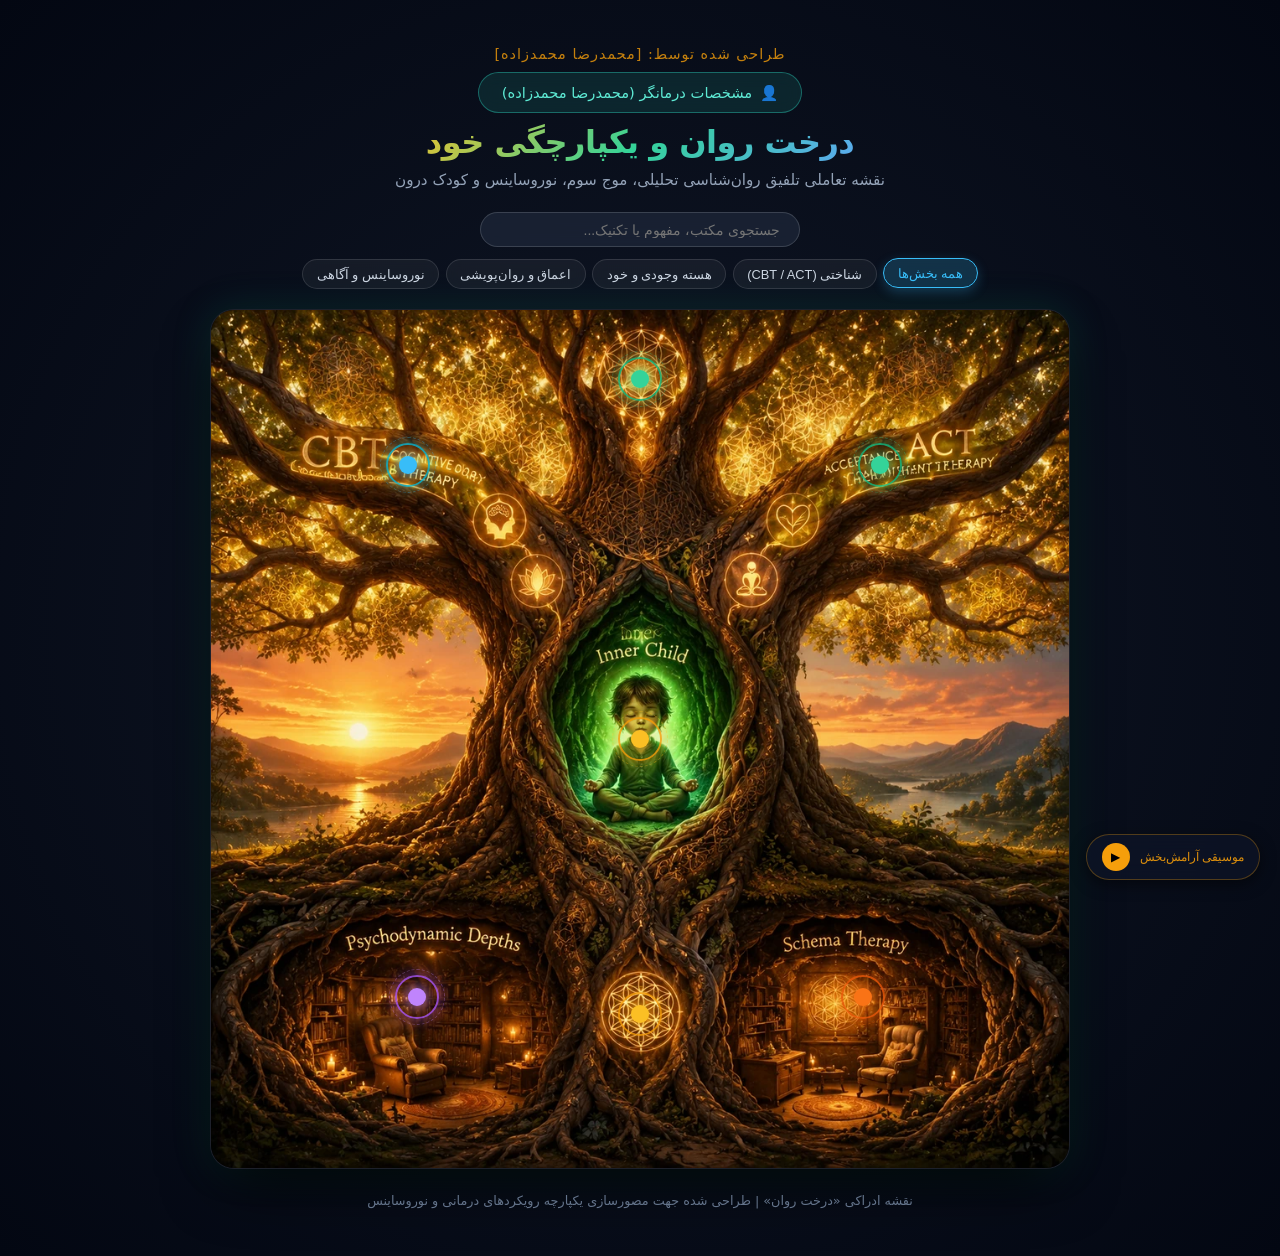
